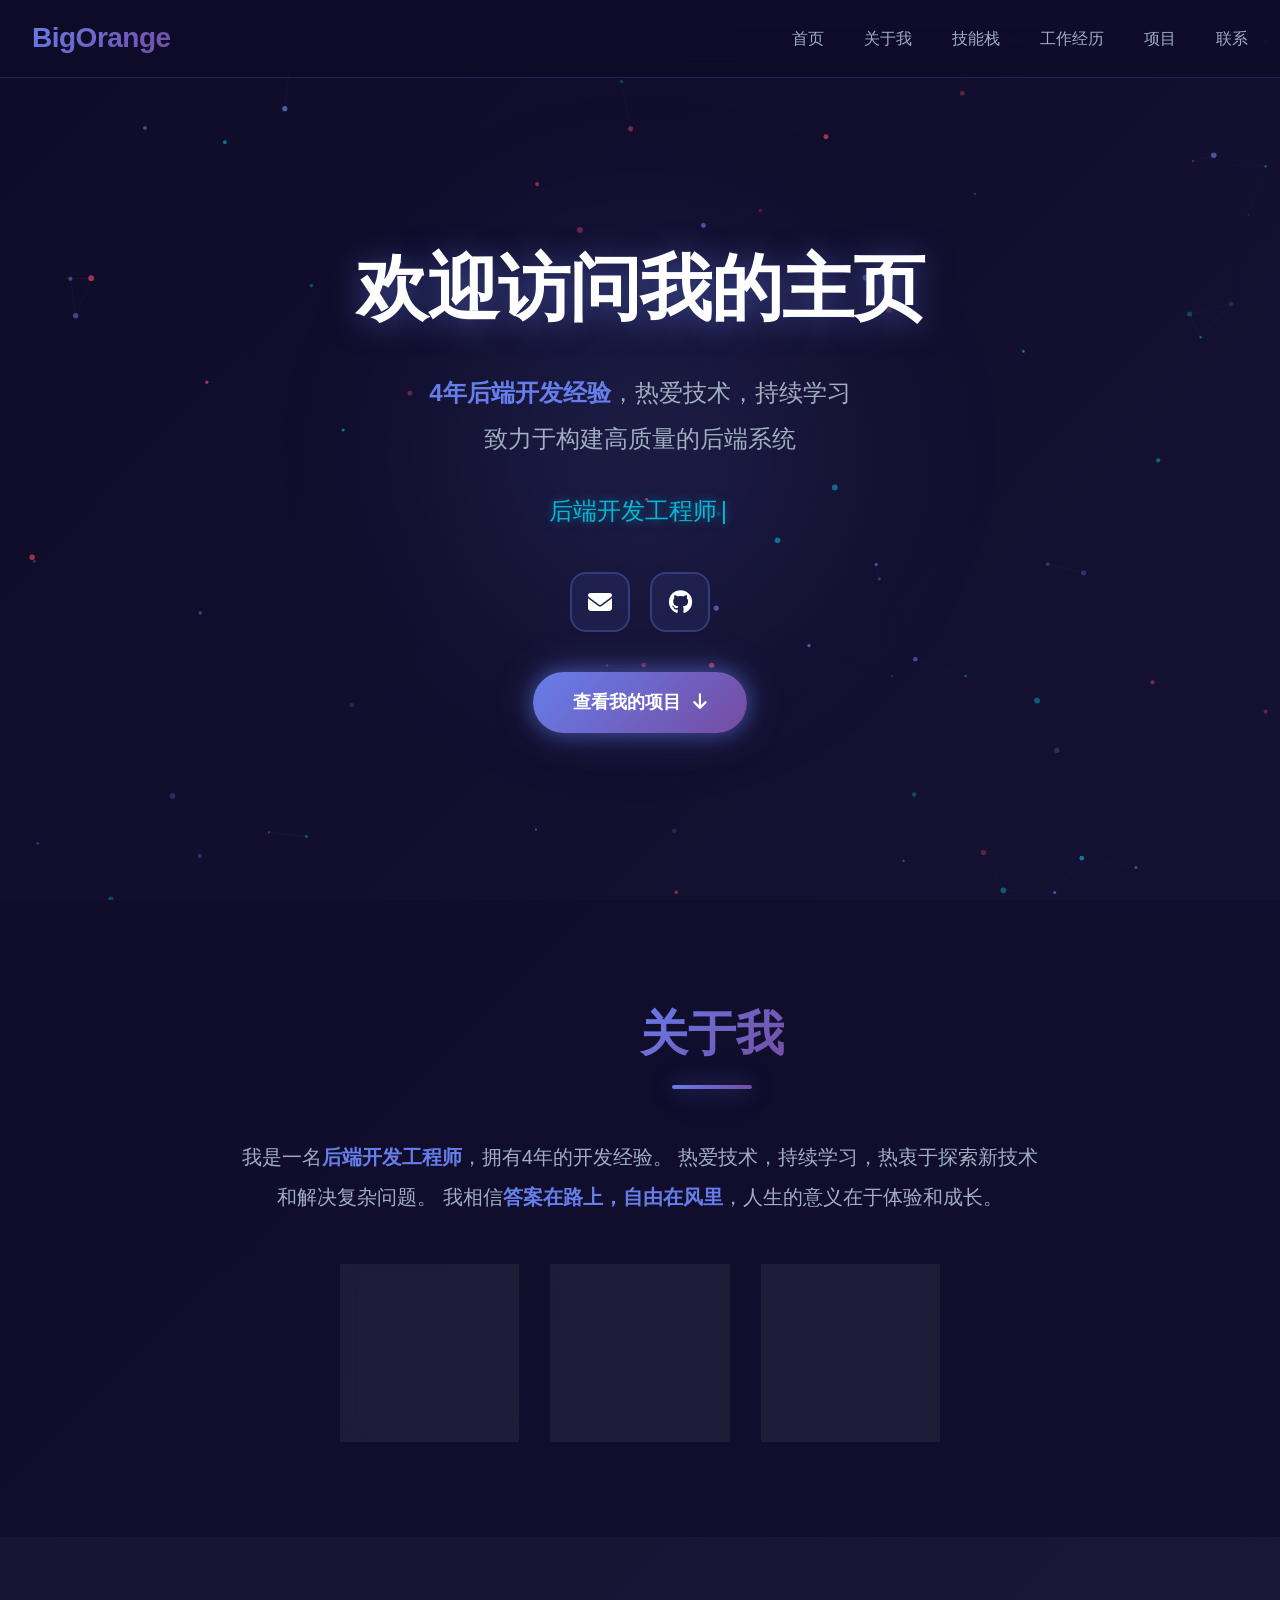
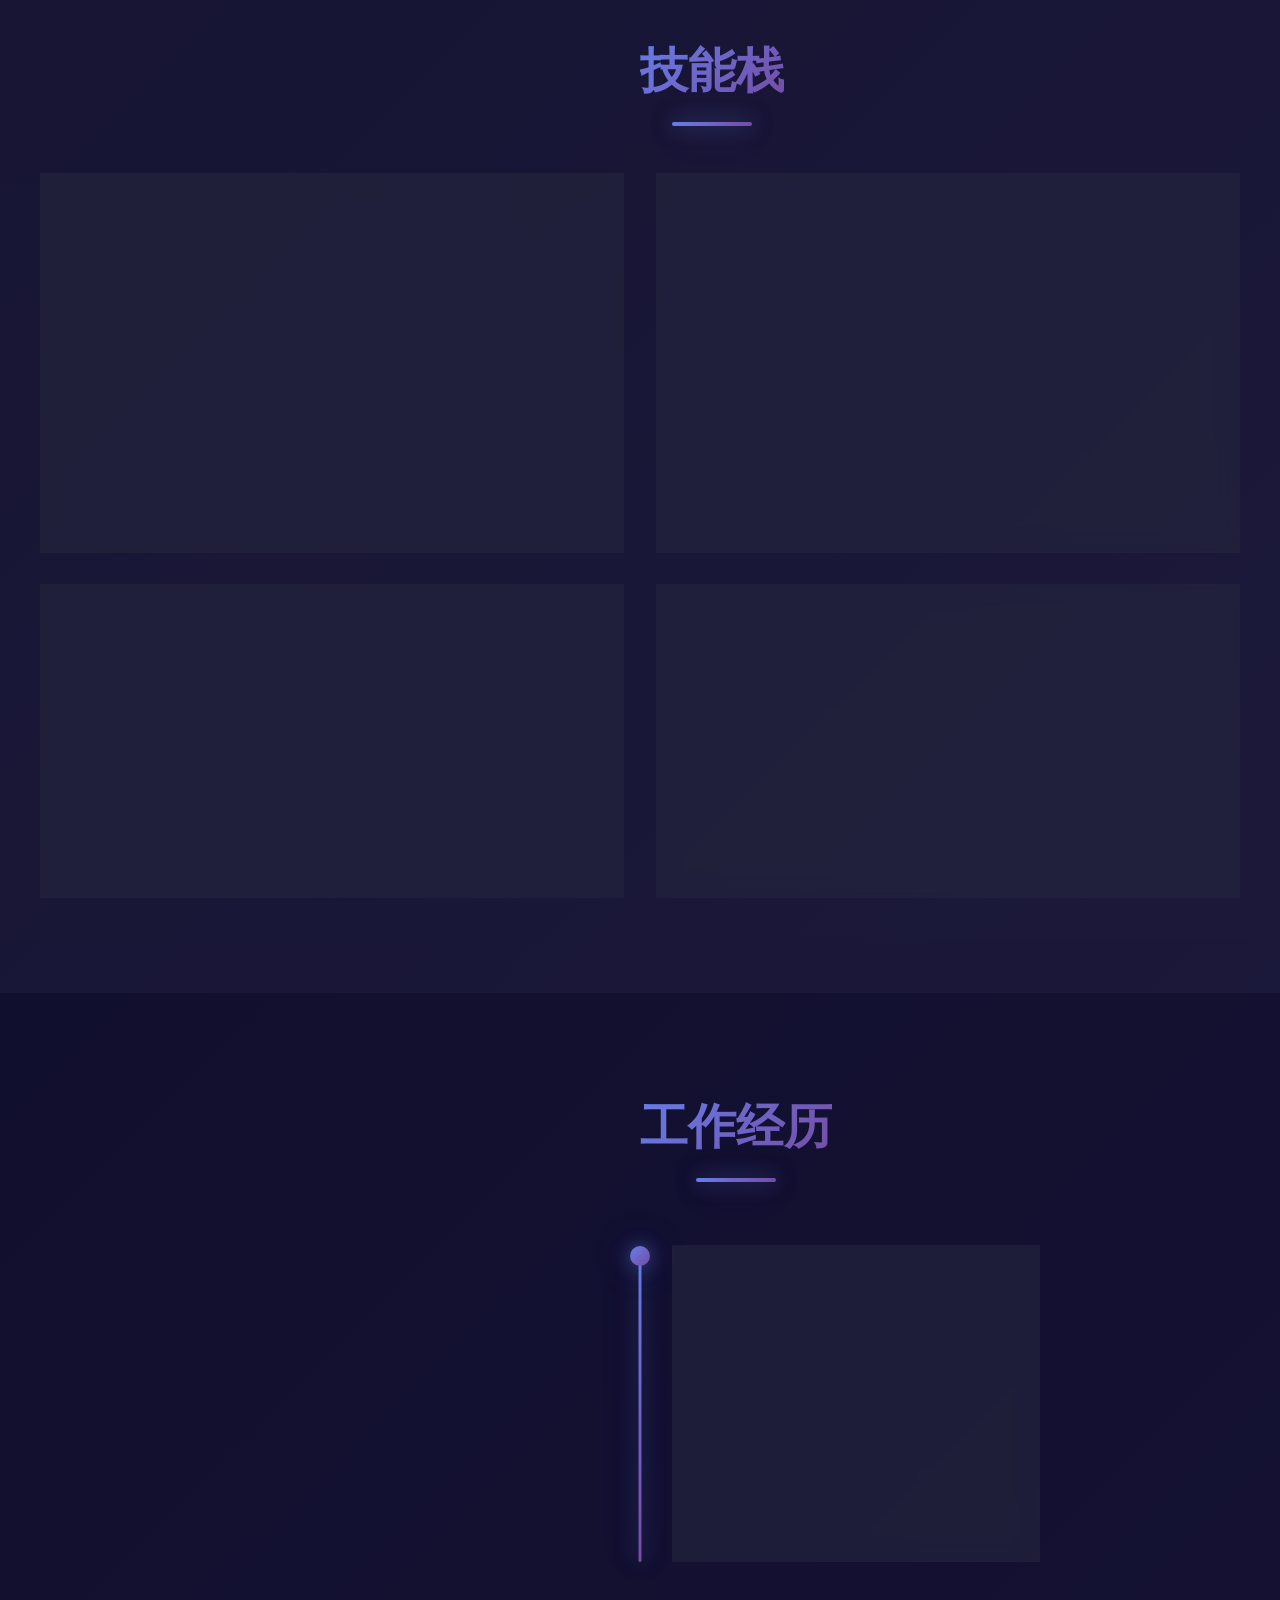
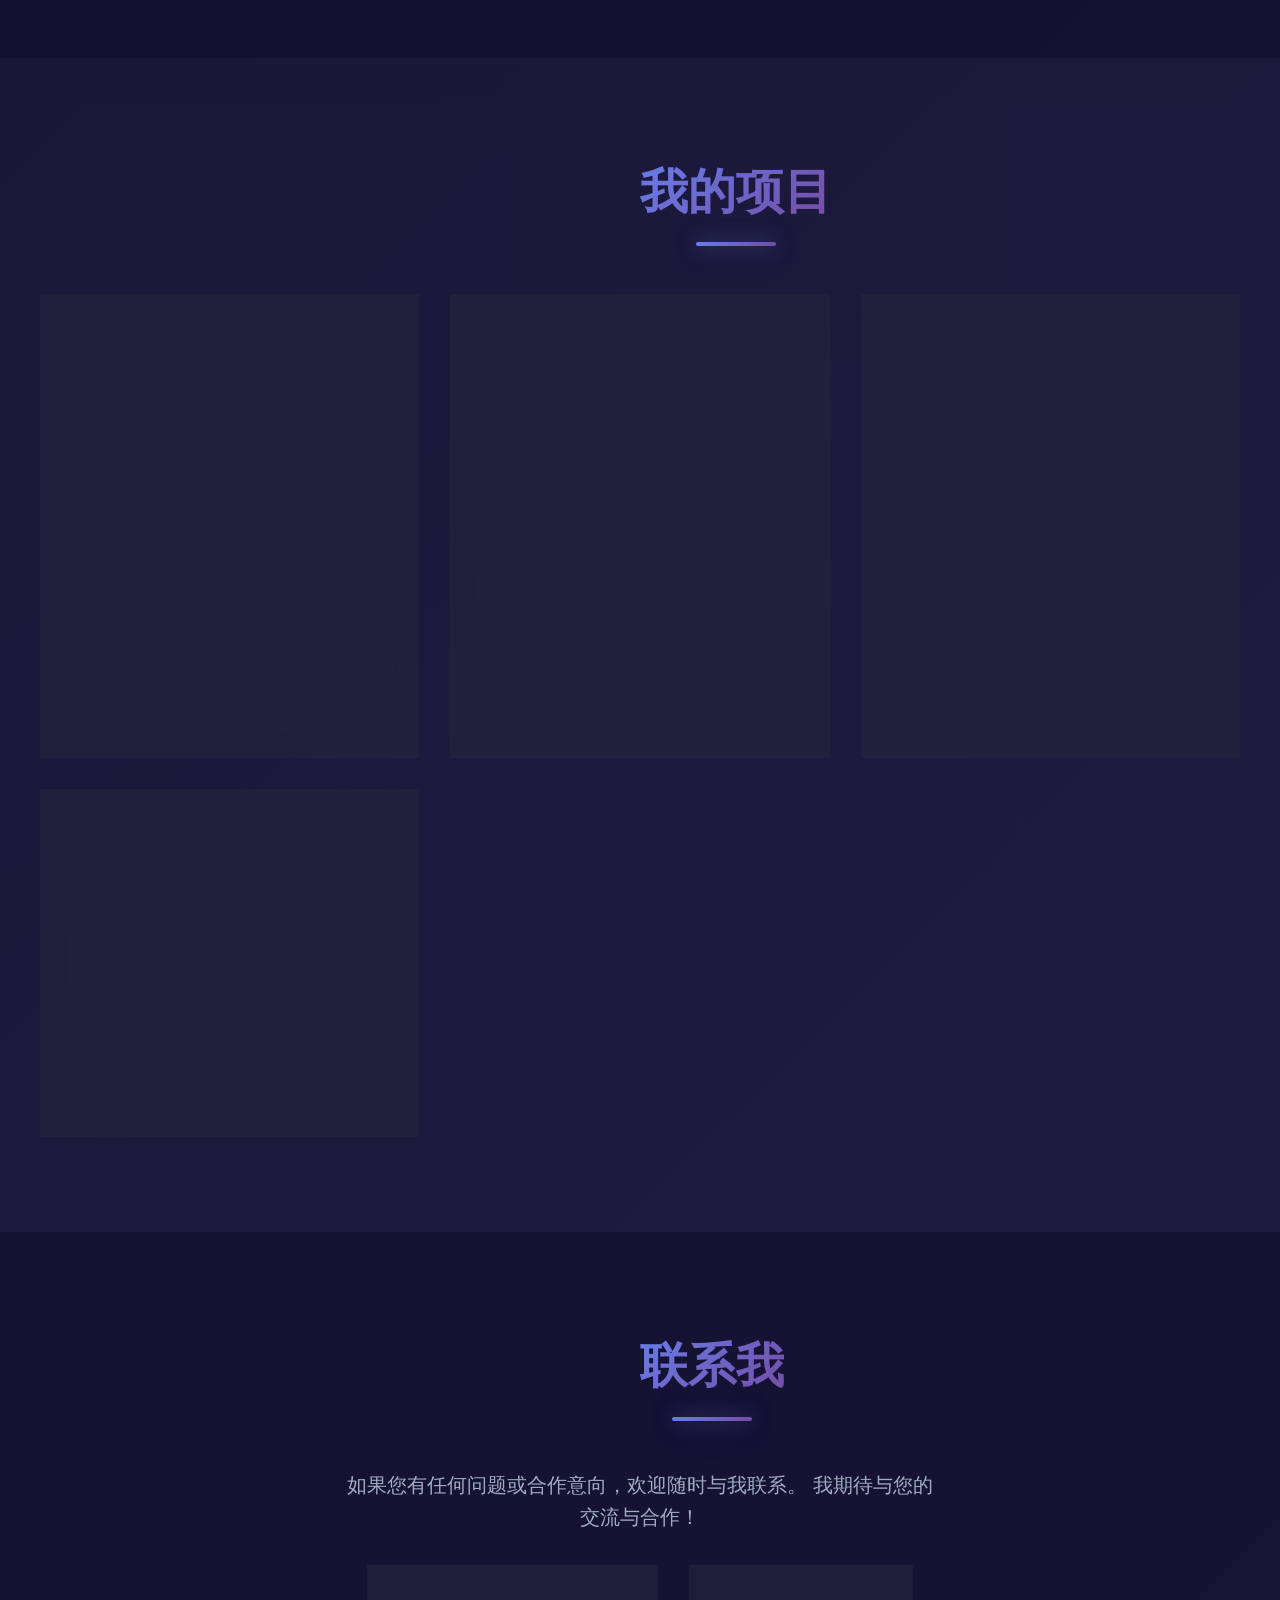
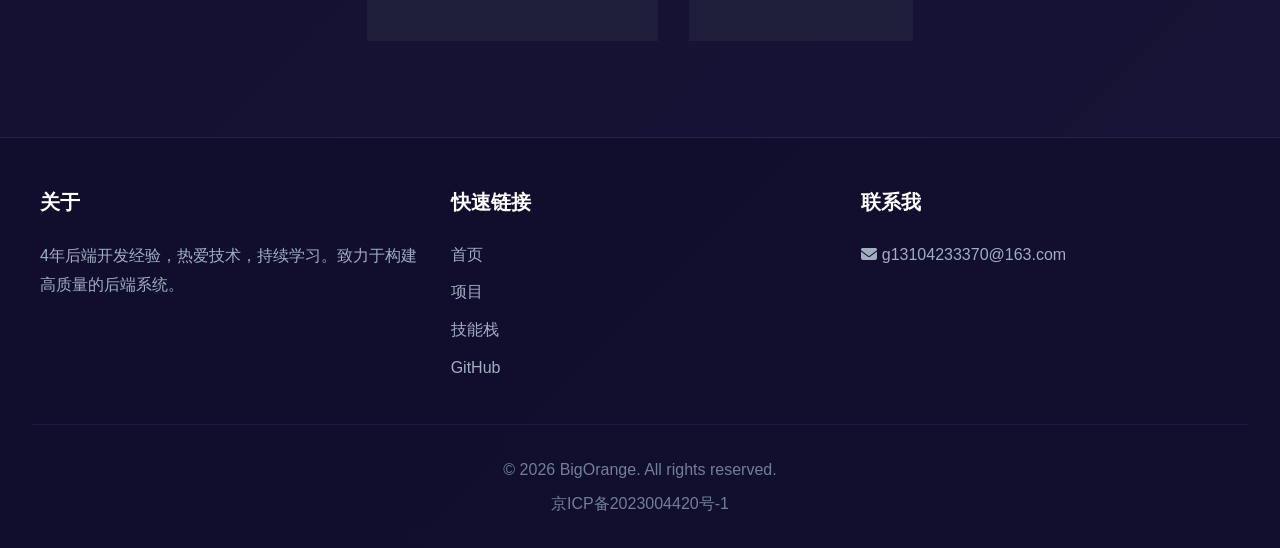
==== index.html @ 7dc0309a "first commit" ====
<!DOCTYPE html>
<html lang="zh-CN">
<head>
    <meta charset="UTF-8">
    <meta name="viewport" content="width=device-width, initial-scale=1.0">
    <title>BigOrange - 后端开发者主页</title>
    <meta name="description" content="后端开发者个人主页，展示项目作品和技术栈">
    <!-- Font Awesome -->
    <link rel="stylesheet" href="https://cdnjs.cloudflare.com/ajax/libs/font-awesome/6.4.0/css/all.min.css">
    <style>
        /* ==================== CSS 变量系统 ==================== */
        :root {
            /* 颜色系统 - 深色科技风 */
            --bg-dark: #0f0c29;
            --bg-mid: #302b63;
            --bg-light: #24243e;
            --bg-card: rgba(36, 36, 62, 0.7);
            --bg-card-hover: rgba(102, 126, 234, 0.15);

            --primary: #667eea;
            --primary-light: #8b9cf5;
            --primary-dark: #4c5ec9;

            --accent-pink: #e94560;
            --accent-cyan: #06b6d4;
            --accent-green: #10b981;
            --accent-orange: #f59e0b;

            --text-primary: #ffffff;
            --text-secondary: #a0aec0;
            --text-muted: #718096;

            --gradient-dark: linear-gradient(135deg, #0f0c29 0%, #302b63 50%, #24243e 100%);
            --gradient-primary: linear-gradient(135deg, #667eea 0%, #764ba2 100%);
            --gradient-pink: linear-gradient(135deg, #e94560 0%, #ff6b6b 100%);
            --gradient-cyan: linear-gradient(135deg, #06b6d4 0%, #0891b2 100%);
            --gradient-orange: linear-gradient(135deg, #f59e0b 0%, #f97316 100%);
            --gradient-green: linear-gradient(135deg, #10b981 0%, #059669 100%);

            /* 阴影和发光 */
            --shadow-sm: 0 2px 4px rgba(0, 0, 0, 0.3);
            --shadow-md: 0 4px 12px rgba(0, 0, 0, 0.4);
            --shadow-lg: 0 10px 25px rgba(0, 0, 0, 0.5);
            --shadow-xl: 0 20px 40px rgba(0, 0, 0, 0.6);

            --glow-primary: 0 0 20px rgba(102, 126, 234, 0.5), 0 0 40px rgba(102, 126, 234, 0.3);
            --glow-pink: 0 0 20px rgba(233, 69, 96, 0.5), 0 0 40px rgba(233, 69, 96, 0.3);
            --glow-cyan: 0 0 20px rgba(6, 182, 212, 0.5), 0 0 40px rgba(6, 182, 212, 0.3);

            /* 圆角 */
            --radius-sm: 0.375rem;
            --radius-md: 0.5rem;
            --radius-lg: 1rem;
            --radius-xl: 1.5rem;
            --radius-full: 9999px;

            /* 过渡 */
            --transition-fast: 0.15s ease;
            --transition-base: 0.3s ease;
            --transition-slow: 0.5s ease;
        }

        /* ==================== 全局重置 ==================== */
        * {
            margin: 0;
            padding: 0;
            box-sizing: border-box;
        }

        html {
            scroll-behavior: smooth;
        }

        body {
            font-family: -apple-system, BlinkMacSystemFont, 'Segoe UI', 'Roboto', 'Helvetica Neue', Arial, sans-serif;
            line-height: 1.6;
            color: var(--text-primary);
            background: var(--gradient-dark);
            background-size: 400% 400%;
            animation: gradientShift 20s ease infinite;
            min-height: 100vh;
            overflow-x: hidden;
        }

        /* 动态背景 */
        @keyframes gradientShift {
            0% { background-position: 0% 50%; }
            50% { background-position: 100% 50%; }
            100% { background-position: 0% 50%; }
        }

        /* Canvas粒子背景容器 */
        #particleCanvas {
            position: fixed;
            top: 0;
            left: 0;
            width: 100%;
            height: 100%;
            z-index: 0;
            pointer-events: none;
        }

        /* ==================== 导航栏 ==================== */
        .navbar {
            position: fixed;
            top: 0;
            left: 0;
            right: 0;
            padding: 1rem 2rem;
            background: rgba(15, 12, 41, 0.85);
            backdrop-filter: blur(20px);
            -webkit-backdrop-filter: blur(20px);
            border-bottom: 1px solid rgba(102, 126, 234, 0.2);
            z-index: 1000;
            display: flex;
            justify-content: space-between;
            align-items: center;
            transition: all var(--transition-base);
        }

        /* 汉堡菜单按钮 */
        .hamburger {
            display: none;
            flex-direction: column;
            justify-content: center;
            gap: 5px;
            width: 30px;
            height: 24px;
            cursor: pointer;
            background: transparent;
            border: none;
            padding: 0;
        }

        .hamburger span {
            display: block;
            width: 100%;
            height: 2px;
            background: var(--text-primary);
            border-radius: 2px;
            transition: all var(--transition-base);
        }

        .hamburger.active span:nth-child(1) {
            transform: rotate(45deg) translate(5px, 5px);
        }

        .hamburger.active span:nth-child(2) {
            opacity: 0;
        }

        .hamburger.active span:nth-child(3) {
            transform: rotate(-45deg) translate(5px, -5px);
        }

        .navbar.scrolled {
            padding: 0.75rem 2rem;
            background: rgba(15, 12, 41, 0.95);
            box-shadow: var(--glow-primary);
        }

        .navbar-logo {
            font-size: 1.75rem;
            font-weight: 800;
            background: var(--gradient-primary);
            -webkit-background-clip: text;
            -webkit-text-fill-color: transparent;
            background-clip: text;
            letter-spacing: -0.5px;
        }

        .navbar-links {
            display: flex;
            gap: 2.5rem;
            list-style: none;
            align-items: center;
        }

        .navbar-links a {
            color: var(--text-secondary);
            text-decoration: none;
            font-weight: 500;
            font-size: 1rem;
            transition: all var(--transition-base);
            position: relative;
            padding: 0.5rem 0;
        }

        .navbar-links a::after {
            content: '';
            position: absolute;
            bottom: 0;
            left: 0;
            width: 0;
            height: 2px;
            background: var(--gradient-primary);
            transition: width var(--transition-base);
        }

        .navbar-links a:hover {
            color: var(--text-primary);
            text-shadow: 0 0 10px rgba(102, 126, 234, 0.5);
        }

        .navbar-links a:hover::after {
            width: 100%;
        }

        /* 移动端导航菜单 */
        .mobile-nav {
            display: none;
            position: fixed;
            left: 0;
            right: 0;
            background: rgba(15, 12, 41, 0.95);
            backdrop-filter: blur(20px);
            -webkit-backdrop-filter: blur(20px);
            border-bottom: 1px solid rgba(102, 126, 234, 0.2);
            padding: 1rem;
            z-index: 999;
            transform: translateY(-100%);
            opacity: 0;
            transition: all var(--transition-base);
        }

        .mobile-nav.active {
            transform: translateY(0);
            opacity: 1;
        }

        .mobile-nav a {
            display: block;
            color: var(--text-secondary);
            text-decoration: none;
            font-weight: 500;
            padding: 1rem;
            border-radius: var(--radius-md);
            margin-bottom: 0.5rem;
            transition: all var(--transition-fast);
        }

        .mobile-nav a:hover {
            background: rgba(102, 126, 234, 0.15);
            color: var(--text-primary);
        }

        .mobile-nav a:last-child {
            margin-bottom: 0;
        }

        .hero {
            min-height: 100vh;
            display: flex;
            align-items: center;
            justify-content: center;
            text-align: center;
            padding: 8rem 2rem 4rem;
            position: relative;
            z-index: 1;
        }

        .hero::before {
            content: '';
            position: absolute;
            top: 50%;
            left: 50%;
            transform: translate(-50%, -50%);
            width: 600px;
            height: 600px;
            background: radial-gradient(circle, rgba(102, 126, 234, 0.15) 0%, transparent 70%);
            filter: blur(60px);
            z-index: -1;
            animation: pulse 4s ease-in-out infinite;
        }

        @keyframes pulse {
            0%, 100% { transform: translate(-50%, -50%) scale(1); opacity: 0.5; }
            50% { transform: translate(-50%, -50%) scale(1.2); opacity: 0.8; }
        }

        .hero-content {
            max-width: 900px;
            animation: fadeInUp 1s ease;
        }

        .hero-title {
            font-size: clamp(2.5rem, 6vw, 4.5rem);
            font-weight: 900;
            margin-bottom: 1.5rem;
            color: var(--text-primary);
            text-shadow: 0 4px 30px rgba(102, 126, 234, 0.5);
            letter-spacing: -1px;
            animation: fadeInDown 1s ease;
        }

        .hero-subtitle {
            font-size: clamp(1.125rem, 2.5vw, 1.5rem);
            color: var(--text-secondary);
            margin-bottom: 2rem;
            line-height: 1.9;
            max-width: 700px;
            margin-left: auto;
            margin-right: auto;
        }

        .hero-subtitle span {
            color: var(--primary);
            font-weight: 600;
        }

        /* 打字机效果 */
        .typewriter {
            font-family: 'Courier New', monospace;
            font-size: clamp(1.25rem, 3vw, 1.5rem);
            color: var(--accent-cyan);
            margin-bottom: 2.5rem;
            min-height: 2rem;
            text-shadow: 0 0 10px rgba(6, 182, 212, 0.5);
        }

        .typewriter::after {
            content: '|';
            animation: blink 1s infinite;
        }

        @keyframes blink {
            0%, 50% { opacity: 1; }
            51%, 100% { opacity: 0; }
        }

        /* 社交按钮 */
        .social-buttons {
            display: flex;
            gap: 1.25rem;
            justify-content: center;
            flex-wrap: wrap;
            margin-bottom: 2.5rem;
        }

        .social-btn {
            width: 60px;
            height: 60px;
            border-radius: var(--radius-lg);
            background: rgba(102, 126, 234, 0.1);
            border: 2px solid rgba(102, 126, 234, 0.3);
            display: flex;
            align-items: center;
            justify-content: center;
            color: var(--text-primary);
            font-size: 1.5rem;
            text-decoration: none;
            transition: all var(--transition-base);
            backdrop-filter: blur(10px);
            -webkit-backdrop-filter: blur(10px);
            position: relative;
            overflow: hidden;
        }

        .social-btn::before {
            content: '';
            position: absolute;
            top: 0;
            left: -100%;
            width: 100%;
            height: 100%;
            background: var(--gradient-primary);
            transition: left var(--transition-base);
            z-index: -1;
        }

        .social-btn:hover::before {
            left: 0;
        }

        .social-btn:hover {
            border-color: transparent;
            transform: translateY(-5px) scale(1.1);
            box-shadow: var(--glow-primary);
        }

        /* CTA 按钮 */
        .cta-button {
            display: inline-flex;
            align-items: center;
            gap: 0.75rem;
            padding: 1rem 2.5rem;
            background: var(--gradient-primary);
            color: var(--text-primary);
            border-radius: var(--radius-full);
            text-decoration: none;
            font-weight: 700;
            font-size: 1.125rem;
            transition: all var(--transition-base);
            box-shadow: var(--glow-primary);
            border: none;
            cursor: pointer;
            position: relative;
            overflow: hidden;
        }

        .cta-button::before {
            content: '';
            position: absolute;
            top: 0;
            left: -100%;
            width: 100%;
            height: 100%;
            background: linear-gradient(90deg, transparent, rgba(255,255,255,0.3), transparent);
            transition: left 0.5s;
        }

        .cta-button:hover::before {
            left: 100%;
        }

        .cta-button:hover {
            transform: translateY(-3px) scale(1.02);
            box-shadow: 0 0 30px rgba(102, 126, 234, 0.7), 0 0 60px rgba(102, 126, 234, 0.4);
        }

        .cta-button i {
            transition: transform var(--transition-base);
        }

        .cta-button:hover i {
            transform: translateX(5px);
        }

        .cta-button-small {
            padding: 0.6rem 1.5rem;
            font-size: 0.95rem;
        }

        /* ==================== 通用 Section ==================== */
        section {
            padding: 6rem 2rem;
            position: relative;
            z-index: 1;
        }

        .section-title {
            font-size: clamp(2rem, 5vw, 3rem);
            font-weight: 800;
            text-align: center;
            margin-bottom: 4rem;
            background: var(--gradient-primary);
            -webkit-background-clip: text;
            -webkit-text-fill-color: transparent;
            background-clip: text;
            position: relative;
            display: inline-block;
            left: 50%;
            transform: translateX(-50%);
        }

        .section-title::after {
            content: '';
            position: absolute;
            bottom: -1rem;
            left: 50%;
            transform: translateX(-50%);
            width: 80px;
            height: 4px;
            background: var(--gradient-primary);
            border-radius: var(--radius-full);
            box-shadow: var(--glow-primary);
        }

        .container {
            max-width: 1200px;
            margin: 0 auto;
        }

        /* ==================== 关于我 ==================== */
        .about-section {
            background: rgba(15, 12, 41, 0.5);
        }

        .about-content {
            display: flex;
            align-items: center;
            justify-content: center;
            flex-direction: column;
            text-align: center;
            max-width: 800px;
            margin: 0 auto;
        }

        .about-text {
            font-size: 1.25rem;
            line-height: 2;
            color: var(--text-secondary);
        }

        .about-text .highlight {
            color: var(--primary);
            font-weight: 600;
        }

        .about-stats {
            display: grid;
            grid-template-columns: repeat(3, 1fr);
            gap: 2rem;
            margin-top: 3rem;
            width: 100%;
            max-width: 600px;
        }

        .stat-item {
            background: var(--bg-card);
            backdrop-filter: blur(10px);
            -webkit-backdrop-filter: blur(10px);
            border: 1px solid rgba(102, 126, 234, 0.2);
            border-radius: var(--radius-xl);
            padding: 2rem 1rem;
            transition: all var(--transition-base);
        }

        .stat-item:hover {
            transform: translateY(-5px);
            box-shadow: var(--glow-primary);
            border-color: rgba(102, 126, 234, 0.5);
        }

        .stat-number {
            font-size: 3rem;
            font-weight: 900;
            background: var(--gradient-primary);
            -webkit-background-clip: text;
            -webkit-text-fill-color: transparent;
            background-clip: text;
            margin-bottom: 0.5rem;
        }

        .stat-label {
            font-size: 1rem;
            color: var(--text-secondary);
        }

        /* ==================== 技能栈 ==================== */
        .skills-section {
            background: rgba(36, 36, 62, 0.3);
        }

        .skills-grid {
            display: grid;
            grid-template-columns: repeat(2, 1fr);
            gap: 2rem;
        }

        .skill-category {
            background: var(--bg-card);
            backdrop-filter: blur(10px);
            -webkit-backdrop-filter: blur(10px);
            border: 1px solid rgba(102, 126, 234, 0.2);
            border-radius: var(--radius-xl);
            padding: 2rem;
            transition: all var(--transition-base);
        }

        .skill-category:hover {
            transform: translateY(-5px);
            box-shadow: var(--shadow-lg), var(--glow-primary);
            border-color: rgba(102, 126, 234, 0.5);
        }

        .skill-category-header {
            display: flex;
            align-items: center;
            gap: 1rem;
            margin-bottom: 1.5rem;
        }

        .skill-category-icon {
            width: 50px;
            height: 50px;
            border-radius: var(--radius-md);
            background: var(--gradient-primary);
            display: flex;
            align-items: center;
            justify-content: center;
            font-size: 1.5rem;
        }

        .skill-category-title {
            font-size: 1.5rem;
            font-weight: 700;
        }

        .skill-item {
            margin-bottom: 1.5rem;
        }

        .skill-item:last-child {
            margin-bottom: 0;
        }

        .skill-info {
            display: flex;
            justify-content: space-between;
            margin-bottom: 0.5rem;
        }

        .skill-name {
            font-weight: 500;
        }

        .skill-percent {
            color: var(--text-secondary);
        }

        .skill-bar {
            height: 8px;
            background: rgba(102, 126, 234, 0.2);
            border-radius: var(--radius-full);
            overflow: hidden;
        }

        .skill-progress {
            height: 100%;
            background: var(--gradient-primary);
            border-radius: var(--radius-full);
            width: 0;
            transition: width 1.5s ease-out;
            box-shadow: var(--glow-primary);
        }

        /* ==================== 工作经历 ==================== */
        .experience-section {
            background: rgba(15, 12, 41, 0.5);
        }

        .timeline {
            max-width: 800px;
            margin: 0 auto;
            position: relative;
        }

        .timeline::before {
            content: '';
            position: absolute;
            top: 0;
            left: 50%;
            transform: translateX(-50%);
            width: 3px;
            height: 100%;
            background: var(--gradient-primary);
            border-radius: var(--radius-full);
            box-shadow: var(--glow-primary);
        }

        .timeline-item {
            position: relative;
            margin-bottom: 3rem;
            width: 100%;
        }

        .timeline-item:last-child {
            margin-bottom: 0;
        }

        .timeline-dot {
            position: absolute;
            top: 0;
            left: 50%;
            transform: translateX(-50%);
            width: 20px;
            height: 20px;
            background: var(--gradient-primary);
            border-radius: 50%;
            box-shadow: var(--glow-primary);
            z-index: 1;
        }

        .timeline-content {
            background: var(--bg-card);
            backdrop-filter: blur(10px);
            -webkit-backdrop-filter: blur(10px);
            border: 1px solid rgba(102, 126, 234, 0.2);
            border-radius: var(--radius-xl);
            padding: 2rem;
            position: relative;
            transition: all var(--transition-base);
            margin-top: 1rem;
        }

        .timeline-content:hover {
            transform: translateY(-5px);
            box-shadow: var(--shadow-lg), var(--glow-primary);
        }

        .timeline-item:nth-child(odd) .timeline-content {
            margin-left: calc(50% + 2rem);
            margin-right: 0;
        }

        .timeline-item:nth-child(even) .timeline-content {
            margin-right: calc(50% + 2rem);
            margin-left: 0;
        }

        .timeline-date {
            display: inline-block;
            padding: 0.25rem 1rem;
            background: var(--gradient-primary);
            border-radius: var(--radius-full);
            font-size: 0.875rem;
            font-weight: 600;
            margin-bottom: 1rem;
        }

        .timeline-title {
            font-size: 1.5rem;
            font-weight: 700;
            margin-bottom: 0.5rem;
        }

        .timeline-company {
            color: var(--accent-cyan);
            font-weight: 500;
            margin-bottom: 1rem;
        }

        .timeline-description {
            color: var(--text-secondary);
            line-height: 1.8;
        }

        /* ==================== 项目展示 ==================== */
        .projects-section {
            background: rgba(36, 36, 62, 0.3);
        }

        .projects-grid {
            display: grid;
            grid-template-columns: repeat(auto-fit, minmax(340px, 1fr));
            gap: 2rem;
        }

        .project-card {
            background: var(--bg-card);
            backdrop-filter: blur(10px);
            -webkit-backdrop-filter: blur(10px);
            border: 1px solid rgba(102, 126, 234, 0.2);
            border-radius: var(--radius-xl);
            padding: 2rem;
            transition: all var(--transition-base);
            position: relative;
            overflow: hidden;
            animation: fadeInUp 0.6s ease;
            animation-fill-mode: both;
        }

        .project-card::before {
            content: '';
            position: absolute;
            top: 0;
            left: 0;
            right: 0;
            height: 4px;
            background: var(--gradient-primary);
            transform: scaleX(0);
            transition: transform var(--transition-base);
        }

        .project-card:hover {
            transform: translateY(-10px) rotateX(2deg);
            box-shadow: var(--shadow-xl), var(--glow-primary);
            border-color: rgba(102, 126, 234, 0.5);
        }

        .project-card:hover::before {
            transform: scaleX(1);
        }

        .project-icon {
            width: 70px;
            height: 70px;
            border-radius: var(--radius-xl);
            background: var(--gradient-primary);
            display: flex;
            align-items: center;
            justify-content: center;
            font-size: 2rem;
            color: var(--text-primary);
            margin-bottom: 1.5rem;
            transition: all var(--transition-base);
        }

        .project-card:hover .project-icon {
            transform: scale(1.1) rotate(5deg);
            box-shadow: var(--glow-primary);
        }

        .project-title {
            font-size: 1.5rem;
            font-weight: 700;
            margin-bottom: 0.75rem;
            color: var(--text-primary);
        }

        .project-description {
            color: var(--text-secondary);
            margin-bottom: 1rem;
            line-height: 1.8;
        }

        .project-link {
            display: inline-flex;
            align-items: center;
            gap: 0.5rem;
            color: var(--primary);
            text-decoration: none;
            font-weight: 600;
            transition: all var(--transition-fast);
        }

        .project-link:hover {
            color: var(--primary-light);
            gap: 0.75rem;
            text-shadow: 0 0 10px rgba(102, 126, 234, 0.5);
        }

        /* 技术标签 */
        .tech-tags {
            display: flex;
            flex-wrap: wrap;
            gap: 0.5rem;
            margin-top: 1.25rem;
        }

        .tech-tag {
            padding: 0.4rem 1rem;
            background: rgba(102, 126, 234, 0.15);
            color: var(--primary-light);
            border: 1px solid rgba(102, 126, 234, 0.3);
            border-radius: var(--radius-full);
            font-size: 0.875rem;
            font-weight: 500;
            transition: all var(--transition-fast);
        }

        .tech-tag:hover {
            background: var(--gradient-primary);
            color: var(--text-primary);
            box-shadow: var(--glow-primary);
            transform: translateY(-2px);
        }

        /* 禁用链接样式 */
        .disabled-link {
            color: var(--text-muted);
            cursor: not-allowed;
            display: inline-flex;
            align-items: center;
            gap: 0.5rem;
        }

        /* ==================== 联系区域 ==================== */
        .contact-section {
            background: rgba(15, 12, 41, 0.5);
        }

        .contact-content {
            text-align: center;
        }

        .contact-text {
            font-size: 1.25rem;
            color: var(--text-secondary);
            margin-bottom: 2rem;
            max-width: 600px;
            margin-left: auto;
            margin-right: auto;
        }

        .contact-links {
            display: flex;
            flex-wrap: wrap;
            justify-content: center;
            gap: 2rem;
        }

        .contact-item {
            display: flex;
            align-items: center;
            gap: 1rem;
            background: var(--bg-card);
            backdrop-filter: blur(10px);
            -webkit-backdrop-filter: blur(10px);
            border: 1px solid rgba(102, 126, 234, 0.2);
            border-radius: var(--radius-xl);
            padding: 1.5rem 2rem;
            transition: all var(--transition-base);
            text-decoration: none;
            color: var(--text-primary);
        }

        .contact-item:hover {
            transform: translateY(-5px);
            box-shadow: var(--glow-primary);
            border-color: rgba(102, 126, 234, 0.5);
        }

        .contact-item i {
            font-size: 1.5rem;
            color: var(--primary);
        }

        .contact-item-text {
            font-weight: 500;
        }

        /* ==================== 页脚 ==================== */
        .footer {
            background: rgba(15, 12, 41, 0.8);
            border-top: 1px solid rgba(102, 126, 234, 0.2);
            padding: 3rem 2rem 2rem;
            position: relative;
            z-index: 1;
        }

        .footer-content {
            max-width: 1200px;
            margin: 0 auto;
            display: grid;
            grid-template-columns: repeat(auto-fit, minmax(250px, 1fr));
            gap: 2rem;
            margin-bottom: 2rem;
        }

        .footer-section h4 {
            color: var(--text-primary);
            margin-bottom: 1.5rem;
            font-size: 1.25rem;
            font-weight: 600;
        }

        .footer-section p {
            color: var(--text-secondary);
            line-height: 1.8;
        }

        .footer-section a {
            color: var(--text-secondary);
            text-decoration: none;
            display: block;
            margin-bottom: 0.75rem;
            transition: color var(--transition-fast);
        }

        .footer-section a:hover {
            color: var(--primary);
            text-shadow: 0 0 10px rgba(102, 126, 234, 0.5);
        }

        .footer-bottom {
            text-align: center;
            padding-top: 2rem;
            border-top: 1px solid rgba(102, 126, 234, 0.1);
        }

        .footer-bottom p {
            color: var(--text-muted);
            margin-bottom: 0.5rem;
        }

        .footer-bottom a {
            color: var(--text-muted);
            text-decoration: none;
            transition: color var(--transition-fast);
        }

        .footer-bottom a:hover {
            color: var(--primary);
        }

        /* ==================== 模态框 ==================== */
        .modal {
            display: none;
            position: fixed;
            top: 0;
            left: 0;
            width: 100%;
            height: 100%;
            background: rgba(0, 0, 0, 0.9);
            z-index: 2000;
            align-items: center;
            justify-content: center;
            padding: 2rem;
            animation: fadeIn 0.3s ease;
        }

        .modal.active {
            display: flex;
        }

        .modal-content {
            background: var(--bg-card);
            backdrop-filter: blur(20px);
            -webkit-backdrop-filter: blur(20px);
            border: 1px solid rgba(102, 126, 234, 0.3);
            border-radius: var(--radius-xl);
            padding: 2.5rem;
            max-width: 400px;
            width: 100%;
            position: relative;
            animation: scaleIn 0.3s ease;
            box-shadow: var(--shadow-xl), var(--glow-primary);
        }

        .modal-close {
            position: absolute;
            top: 1rem;
            right: 1rem;
            width: 40px;
            height: 40px;
            border: none;
            background: rgba(233, 69, 96, 0.2);
            border-radius: var(--radius-full);
            font-size: 1.25rem;
            cursor: pointer;
            transition: all var(--transition-fast);
            display: flex;
            align-items: center;
            justify-content: center;
            color: var(--text-primary);
        }

        .modal-close:hover {
            background: var(--gradient-pink);
            box-shadow: var(--glow-pink);
            transform: rotate(90deg);
        }

        .qr-code {
            width: 100%;
            max-width: 280px;
            margin: 0 auto;
            display: block;
            border-radius: var(--radius-lg);
            box-shadow: var(--shadow-lg);
        }

        .modal-title {
            text-align: center;
            margin-bottom: 1.5rem;
            font-size: 1.5rem;
            font-weight: 700;
        }

        .modal-description {
            text-align: center;
            margin-top: 1rem;
            color: var(--text-secondary);
            font-size: 0.95rem;
        }

        @media (max-width: 480px) {
            .modal-content {
                padding: 2rem 1.5rem;
                max-width: 90%;
            }
        }

        /* ==================== 动画关键帧 ==================== */
        @keyframes fadeInUp {
            from {
                opacity: 0;
                transform: translateY(40px);
            }
            to {
                opacity: 1;
                transform: translateY(0);
            }
        }

        @keyframes fadeInDown {
            from {
                opacity: 0;
                transform: translateY(-40px);
            }
            to {
                opacity: 1;
                transform: translateY(0);
            }
        }

        @keyframes fadeIn {
            from { opacity: 0; }
            to { opacity: 1; }
        }

        @keyframes scaleIn {
            from {
                opacity: 0;
                transform: scale(0.9);
            }
            to {
                opacity: 1;
                transform: scale(1);
            }
        }

        /* 滚动动画类 */
        .fade-in {
            opacity: 0;
            transform: translateY(40px);
            transition: all 0.8s ease;
        }

        .fade-in.visible {
            opacity: 1;
            transform: translateY(0);
        }

        /* ==================== 响应式设计 ==================== */
        @media (max-width: 1024px) {
            .skills-grid {
                grid-template-columns: 1fr;
            }

            .timeline::before {
                left: 20px;
            }

            .timeline-dot {
                left: 20px;
            }

            .timeline-item:nth-child(odd) .timeline-content,
            .timeline-item:nth-child(even) .timeline-content {
                margin-left: 3.5rem;
                margin-right: 0;
            }
        }

        @media (max-width: 768px) {
            .navbar-links {
                display: none;
            }

            .hamburger {
                display: flex;
            }

            .mobile-nav {
                display: block;
            }

            .navbar {
                padding: 0.75rem 1.5rem;
            }

            .timeline::before {
                left: 15px;
            }

            .timeline-dot {
                left: 15px;
            }

            .timeline-item:nth-child(odd) .timeline-content,
            .timeline-item:nth-child(even) .timeline-content {
                margin-left: 2.5rem;
            }

            .hero {
                padding: 6rem 1.5rem 3rem;
            }

            .about-stats {
                grid-template-columns: 1fr;
            }

            .stat-number {
                font-size: 2.5rem;
            }

            .section-title {
                font-size: 2rem;
            }

            .projects-grid {
                grid-template-columns: 1fr;
            }

            .contact-links {
                flex-direction: column;
                align-items: center;
            }

            .footer-content {
                grid-template-columns: 1fr;
                text-align: center;
            }

            section {
                padding: 4rem 1.5rem;
            }
        }

        @media (max-width: 480px) {
            .hero-title {
                font-size: 2rem;
            }

            .hero-subtitle {
                font-size: 1rem;
            }

            .social-buttons {
                gap: 0.75rem;
            }

            .social-btn {
                width: 50px;
                height: 50px;
                font-size: 1.25rem;
            }

            .cta-button {
                padding: 0.875rem 2rem;
                font-size: 1rem;
            }

            .project-card {
                padding: 1.5rem;
            }

            .project-icon {
                width: 55px;
                height: 55px;
                font-size: 1.5rem;
            }

            .skill-category {
                padding: 1.5rem;
            }

            .timeline-content {
                padding: 1.5rem;
            }

            .navbar {
                padding: 0.75rem 1rem;
            }

            .contact-item {
                padding: 1rem 1.5rem;
            }

            .contact-item-text {
                font-size: 0.9rem;
            }

            .tech-tag {
                font-size: 0.8rem;
                padding: 0.3rem 0.8rem;
            }
        }
    </style>
</head>
<body>
    <!-- Canvas粒子背景 -->
    <canvas id="particleCanvas"></canvas>

    <!-- 导航栏 -->
    <nav class="navbar">
        <div class="navbar-logo">BigOrange</div>
        <ul class="navbar-links">
            <li><a href="#home">首页</a></li>
            <li><a href="#about">关于我</a></li>
            <li><a href="#skills">技能栈</a></li>
            <li><a href="#experience">工作经历</a></li>
            <li><a href="#projects">项目</a></li>
            <li><a href="#contact">联系</a></li>
        </ul>
        <button class="hamburger" aria-label="导航菜单">
            <span></span>
            <span></span>
            <span></span>
        </button>
    </nav>

    <!-- 移动端导航菜单 -->
    <div class="mobile-nav">
        <a href="#home" data-close-mobile>首页</a>
        <a href="#about" data-close-mobile>关于我</a>
        <a href="#skills" data-close-mobile>技能栈</a>
        <a href="#experience" data-close-mobile>工作经历</a>
        <a href="#projects" data-close-mobile>项目</a>
        <a href="#contact" data-close-mobile>联系</a>
    </div>

    <!-- 英雄区域 -->
    <section class="hero" id="home">
        <div class="hero-content">
            <h1 class="hero-title">欢迎访问我的主页</h1>
            <p class="hero-subtitle">
                <span>4年后端开发经验</span>，热爱技术，持续学习<br>
                致力于构建高质量的后端系统
            </p>
            <div class="typewriter"></div>
            <div class="social-buttons">
                <a href="mailto:g13104233370@163.com" class="social-btn" title="邮箱">
                    <i class="fas fa-envelope"></i>
                </a>
                <a href="https://github.com/BigOrange-1124" target="_blank" class="social-btn" title="GitHub">
                    <i class="fab fa-github"></i>
                </a>
            </div>
            <a href="#projects" class="cta-button">
                查看我的项目 <i class="fas fa-arrow-down"></i>
            </a>
        </div>
    </section>

    <!-- 关于我 -->
    <section class="about-section" id="about">
        <h2 class="section-title fade-in">关于我</h2>
        <div class="container about-content">
            <p class="about-text fade-in">
                我是一名<span class="highlight">后端开发工程师</span>，拥有4年的开发经验。
                热爱技术，持续学习，热衷于探索新技术和解决复杂问题。
                我相信<span class="highlight">答案在路上，自由在风里</span>，人生的意义在于体验和成长。
            </p>
            <div class="about-stats">
                <div class="stat-item fade-in">
                    <div class="stat-number">4+</div>
                    <div class="stat-label">年开发经验</div>
                </div>
                <div class="stat-item fade-in">
                    <div class="stat-number">5+</div>
                    <div class="stat-label">项目经验</div>
                </div>
                <div class="stat-item fade-in">
                    <div class="stat-number">100%</div>
                    <div class="stat-label">技术热情</div>
                </div>
            </div>
        </div>
    </section>

    <!-- 技能栈 -->
    <section class="skills-section" id="skills">
        <h2 class="section-title fade-in">技能栈</h2>
        <div class="container skills-grid">
            <!-- 后端 -->
            <div class="skill-category fade-in">
                <div class="skill-category-header">
                    <div class="skill-category-icon">
                        <i class="fas fa-server"></i>
                    </div>
                    <h3 class="skill-category-title">后端开发</h3>
                </div>
                <div class="skill-item">
                    <div class="skill-info">
                        <span class="skill-name">Java</span>
                        <span class="skill-percent">90%</span>
                    </div>
                    <div class="skill-bar">
                        <div class="skill-progress" data-progress="90"></div>
                    </div>
                </div>
                <div class="skill-item">
                    <div class="skill-info">
                        <span class="skill-name">Spring Boot</span>
                        <span class="skill-percent">85%</span>
                    </div>
                    <div class="skill-bar">
                        <div class="skill-progress" data-progress="85"></div>
                    </div>
                </div>
                <div class="skill-item">
                    <div class="skill-info">
                        <span class="skill-name">MyBatis</span>
                        <span class="skill-percent">80%</span>
                    </div>
                    <div class="skill-bar">
                        <div class="skill-progress" data-progress="80"></div>
                    </div>
                </div>
                <div class="skill-item">
                    <div class="skill-info">
                        <span class="skill-name">Nacos</span>
                        <span class="skill-percent">80%</span>
                    </div>
                    <div class="skill-bar">
                        <div class="skill-progress" data-progress="80"></div>
                    </div>
                </div>
            </div>

            <!-- 前端 -->
            <div class="skill-category fade-in">
                <div class="skill-category-header">
                    <div class="skill-category-icon">
                        <i class="fas fa-laptop-code"></i>
                    </div>
                    <h3 class="skill-category-title">前端开发</h3>
                </div>
                <div class="skill-item">
                    <div class="skill-info">
                        <span class="skill-name">HTML/CSS</span>
                        <span class="skill-percent">65%</span>
                    </div>
                    <div class="skill-bar">
                        <div class="skill-progress" data-progress="65"></div>
                    </div>
                </div>
                <div class="skill-item">
                    <div class="skill-info">
                        <span class="skill-name">JavaScript</span>
                        <span class="skill-percent">55%</span>
                    </div>
                    <div class="skill-bar">
                        <div class="skill-progress" data-progress="55"></div>
                    </div>
                </div>
                <div class="skill-item">
                    <div class="skill-info">
                        <span class="skill-name">Vue.js</span>
                        <span class="skill-percent">50%</span>
                    </div>
                    <div class="skill-bar">
                        <div class="skill-progress" data-progress="50"></div>
                    </div>
                </div>
                <div class="skill-item">
                    <div class="skill-info">
                        <span class="skill-name">微信小程序</span>
                        <span class="skill-percent">80%</span>
                    </div>
                    <div class="skill-bar">
                        <div class="skill-progress" data-progress="80"></div>
                    </div>
                </div>
            </div>

            <!-- 数据库 -->
            <div class="skill-category fade-in">
                <div class="skill-category-header">
                    <div class="skill-category-icon">
                        <i class="fas fa-database"></i>
                    </div>
                    <h3 class="skill-category-title">数据库</h3>
                </div>
                <div class="skill-item">
                    <div class="skill-info">
                        <span class="skill-name">MySQL</span>
                        <span class="skill-percent">85%</span>
                    </div>
                    <div class="skill-bar">
                        <div class="skill-progress" data-progress="85"></div>
                    </div>
                </div>
                <div class="skill-item">
                    <div class="skill-info">
                        <span class="skill-name">Redis</span>
                        <span class="skill-percent">75%</span>
                    </div>
                    <div class="skill-bar">
                        <div class="skill-progress" data-progress="75"></div>
                    </div>
                </div>
            </div>

            <!-- 工具 & 其他 -->
            <div class="skill-category fade-in">
                <div class="skill-category-header">
                    <div class="skill-category-icon">
                        <i class="fas fa-tools"></i>
                    </div>
                    <h3 class="skill-category-title">工具 & 其他</h3>
                </div>
                <div class="skill-item">
                    <div class="skill-info">
                        <span class="skill-name">Git</span>
                        <span class="skill-percent">85%</span>
                    </div>
                    <div class="skill-bar">
                        <div class="skill-progress" data-progress="85"></div>
                    </div>
                </div>
                <div class="skill-item">
                    <div class="skill-info">
                        <span class="skill-name">Docker</span>
                        <span class="skill-percent">70%</span>
                    </div>
                    <div class="skill-bar">
                        <div class="skill-progress" data-progress="70"></div>
                    </div>
                </div>
                <div class="skill-item">
                    <div class="skill-info">
                        <span class="skill-name">Linux</span>
                        <span class="skill-percent">75%</span>
                    </div>
                    <div class="skill-bar">
                        <div class="skill-progress" data-progress="75"></div>
                    </div>
                </div>
            </div>
        </div>
    </section>

    <!-- 工作经历 -->
    <section class="experience-section" id="experience">
        <h2 class="section-title fade-in">工作经历</h2>
        <div class="timeline">
            <div class="timeline-item fade-in">
                <div class="timeline-dot"></div>
                <div class="timeline-content">
                    <span class="timeline-date">2021 - 至今</span>
                    <h3 class="timeline-title">Java后端开发工程师</h3>
                    <p class="timeline-company">科技公司</p>
                    <p class="timeline-description">
                        负责后端系统的设计与开发，参与多个核心项目的架构设计与实现。
                        使用分布式高可用技术栈，优化系统性能，提升用户体验。
                    </p>
                </div>
            </div>
            <!-- <div class="timeline-item fade-in">
                <div class="timeline-dot"></div>
                <div class="timeline-content">
                    <span class="timeline-date">2020 - 2021</span>
                    <h3 class="timeline-title">初级Java开发工程师</h3>
                    <p class="timeline-company">软件公司</p>
                    <p class="timeline-description">
                        参与企业级应用的开发与维护，学习并实践敏捷开发流程。
                        掌握Java基础，熟练使用Spring框架进行开发。
                    </p>
                </div>
            </div> -->
        </div>
    </section>

    <!-- 项目展示 -->
    <section class="projects-section" id="projects">
        <h2 class="section-title fade-in">我的项目</h2>
        <div class="container projects-grid">
            <!-- 项目1: 我的旅途日记 -->
            <div class="project-card fade-in">
                <div class="project-icon">
                    <i class="fas fa-map-marked-alt"></i>
                </div>
                <h3 class="project-title">我的旅途日记</h3>
                <p class="project-description">
                    答案在路上，自由在风里。人生的意义在于体验。
                    一个记录旅行足迹的应用，支持移动端和PC端访问。
                </p>
                <div class="tech-tags">
                    <!-- <span class="tech-tag">Java</span>
                    <span class="tech-tag">Spring Boot</span> -->
                    <span class="tech-tag">html</span>
                </div>
                <div style="margin-top: 1.5rem;">
                    <a href="https://guohaolong.top/world" class="project-link">
                        <i class="fa fa-film"></i> 点击播放
                    </a>
                    <!-- <a href="https://guohaolong.top/world-pc" class="project-link" style="margin-left: 1.5rem;">
                        <i class="fas fa-desktop"></i> PC端
                    </a> -->
                </div>
            </div>

            <!-- 项目2: FitFlock搭子健身小程序 -->
            <div class="project-card fade-in">
                <div class="project-icon">
                    <i class="fas fa-dumbbell"></i>
                </div>
                <h3 class="project-title">FitFlock搭子健身</h3>
                <p class="project-description">
                    一款专注于小组健身的应用，允许用户以团队为单位记录训练日记，
                    增加健身的乐趣和动力。
                </p>
                <div class="tech-tags">
                    <span class="tech-tag">微信小程序</span>
                    <span class="tech-tag">Java</span>
                    <span class="tech-tag">SpringBoot</span>
                    <span class="tech-tag">MySQL</span>
                    <span class="tech-tag">Redis</span>
                </div>
                <div style="margin-top: 1.5rem;">
                    <button data-modal class="cta-button cta-button-small">
                        <i class="fas fa-qrcode"></i> 扫码体验
                    </button>
                </div>
            </div>

            <!-- 项目3: SQL风险分析工具 -->
            <div class="project-card fade-in">
                <div class="project-icon">
                    <i class="fas fa-shield-alt"></i>
                </div>
                <h3 class="project-title">SQL风险分析工具</h3>
                <p class="project-description">
                    一个通过解析tcpdump文件，分析SQL风险的工具。
                    帮助开发者及时发现和修复潜在的SQL注入漏洞。
                </p>
                <div class="tech-tags">
                    <span class="tech-tag">Java</span>
                    <span class="tech-tag">Explain</span>
                </div>
                <div style="margin-top: 1.5rem;">
                    <a href="https://guohaolong.top/seal" class="project-link">
                        <i class="fas fa-external-link-alt"></i> 访问工具
                    </a>
                </div>
            </div>

            <!-- 项目4: 模拟秒杀网站（未来计划） -->
            <div class="project-card fade-in" style="opacity: 0.7;">
                <div class="project-icon" style="background: var(--bg-mid);">
                    <i class="fas fa-rocket"></i>
                </div>
                <h3 class="project-title">未知</h3>
                <p class="project-description">
                    ing。。。
                </p>
                <div class="tech-tags">
                    <span class="tech-tag">Redis</span>
                    <span class="tech-tag">MQ</span>
                    <span class="tech-tag">分布式</span>
                </div>
                <div style="margin-top: 1.5rem;">
                    <span class="disabled-link">
                        <i class="fas fa-clock"></i> 开发中...
                    </span>
                </div>
            </div>
        </div>
    </section>

    <!-- 联系我 -->
    <section class="contact-section" id="contact">
        <h2 class="section-title fade-in">联系我</h2>
        <div class="container contact-content">
            <p class="contact-text fade-in">
                如果您有任何问题或合作意向，欢迎随时与我联系。
                我期待与您的交流与合作！
            </p>
            <div class="contact-links">
                <a href="mailto:g13104233370@163.com" class="contact-item fade-in">
                    <i class="fas fa-envelope"></i>
                    <span class="contact-item-text">g13104233370@163.com</span>
                </a>
                <a href="https://github.com/BigOrange-1124" target="_blank" class="contact-item fade-in">
                    <i class="fab fa-github"></i>
                    <span class="contact-item-text">BigOrange-1124</span>
                </a>
            </div>
        </div>
    </section>

    <!-- 页脚 -->
    <footer class="footer">
        <div class="footer-content">
            <div class="footer-section">
                <h4>关于</h4>
                <p>4年后端开发经验，热爱技术，持续学习。致力于构建高质量的后端系统。</p>
            </div>
            <div class="footer-section">
                <h4>快速链接</h4>
                <a href="#home">首页</a>
                <a href="#projects">项目</a>
                <a href="#skills">技能栈</a>
                <a href="https://github.com/BigOrange-1124">GitHub</a>
            </div>
            <div class="footer-section">
                <h4>联系我</h4>
                <a href="mailto:g13104233370@163.com">
                    <i class="fas fa-envelope"></i> g13104233370@163.com
                </a>
            </div>
        </div>
        <div class="footer-bottom">
            <p>&copy; 2026 BigOrange. All rights reserved.</p>
            <a href="https://beian.miit.gov.cn/" target="_blank">
                京ICP备2023004420号-1
            </a>
        </div>
    </footer>

    <!-- 二维码模态框 -->
    <div class="modal" id="qrModal">
        <div class="modal-content">
            <button class="modal-close">
                <i class="fas fa-times"></i>
            </button>
            <h3 class="modal-title">FitFlock小程序</h3>
            <img src="https://guohaolong.top/images/QR/FitFlockQR.jpg" alt="FitFlock小程序二维码" class="qr-code">
            <p class="modal-description">请使用微信扫描二维码体验</p>
        </div>
    </div>

    <!-- JavaScript -->
    <script>
        // ==================== 粒子背景动画 ====================
        class ParticleBackground {
            constructor() {
                this.canvas = document.getElementById('particleCanvas');
                this.ctx = this.canvas.getContext('2d');
                this.particles = [];
                this.mouse = { x: null, y: null };
                this.init();
            }

            init() {
                this.resize();
                window.addEventListener('resize', () => this.resize());
                window.addEventListener('mousemove', (e) => {
                    this.mouse.x = e.x;
                    this.mouse.y = e.y;
                });
                this.createParticles();
                this.animate();
            }

            resize() {
                this.canvas.width = window.innerWidth;
                this.canvas.height = window.innerHeight;
            }

            createParticles() {
                const particleCount = Math.min(100, Math.floor((this.canvas.width * this.canvas.height) / 15000));
                for (let i = 0; i < particleCount; i++) {
                    this.particles.push({
                        x: Math.random() * this.canvas.width,
                        y: Math.random() * this.canvas.height,
                        size: Math.random() * 2 + 1,
                        speedX: Math.random() * 0.3 - 0.15,
                        speedY: Math.random() * 0.3 - 0.15,
                        opacity: Math.random() * 0.5 + 0.2,
                        color: ['#667eea', '#e94560', '#06b6d4'][Math.floor(Math.random() * 3)]
                    });
                }
            }

            animate() {
                this.ctx.clearRect(0, 0, this.canvas.width, this.canvas.height);

                this.particles.forEach(particle => {
                    // 鼠标交互
                    if (this.mouse.x && this.mouse.y) {
                        const dx = this.mouse.x - particle.x;
                        const dy = this.mouse.y - particle.y;
                        const distance = Math.sqrt(dx * dx + dy * dy);
                        if (distance < 150) {
                            const force = (150 - distance) / 150;
                            particle.x -= dx * force * 0.02;
                            particle.y -= dy * force * 0.02;
                        }
                    }

                    particle.x += particle.speedX;
                    particle.y += particle.speedY;

                    // 边界反弹
                    if (particle.x < 0 || particle.x > this.canvas.width) particle.speedX *= -1;
                    if (particle.y < 0 || particle.y > this.canvas.height) particle.speedY *= -1;

                    // 绘制粒子
                    this.ctx.beginPath();
                    this.ctx.arc(particle.x, particle.y, particle.size, 0, Math.PI * 2);
                    this.ctx.fillStyle = particle.color;
                    this.ctx.globalAlpha = particle.opacity;
                    this.ctx.fill();

                    // 绘制连线
                    this.particles.forEach(other => {
                        const dx = other.x - particle.x;
                        const dy = other.y - particle.y;
                        const distance = Math.sqrt(dx * dx + dy * dy);
                        if (distance < 120) {
                            this.ctx.beginPath();
                            this.ctx.strokeStyle = particle.color;
                            this.ctx.globalAlpha = 0.1 * (1 - distance / 120);
                            this.ctx.lineWidth = 0.5;
                            this.ctx.moveTo(particle.x, particle.y);
                            this.ctx.lineTo(other.x, other.y);
                            this.ctx.stroke();
                        }
                    });
                });

                this.ctx.globalAlpha = 1;
                requestAnimationFrame(() => this.animate());
            }
        }

        // ==================== 打字机效果 ====================
        class TypeWriter {
            constructor(element, texts, speed = 100) {
                this.element = element;
                this.texts = texts;
                this.speed = speed;
                this.textIndex = 0;
                this.charIndex = 0;
                this.isDeleting = false;
                this.type();
            }

            type() {
                const currentText = this.texts[this.textIndex];

                if (this.isDeleting) {
                    this.element.textContent = currentText.substring(0, this.charIndex - 1);
                    this.charIndex--;
                } else {
                    this.element.textContent = currentText.substring(0, this.charIndex + 1);
                    this.charIndex++;
                }

                let typeSpeed = this.isDeleting ? this.speed / 2 : this.speed;

                if (!this.isDeleting && this.charIndex === currentText.length) {
                    typeSpeed = 2000;
                    this.isDeleting = true;
                } else if (this.isDeleting && this.charIndex === 0) {
                    this.isDeleting = false;
                    this.textIndex = (this.textIndex + 1) % this.texts.length;
                    typeSpeed = 500;
                }

                setTimeout(() => this.type(), typeSpeed);
            }
        }

        // ==================== 滚动动画 ====================
        class ScrollAnimation {
            constructor() {
                this.init();
            }

            init() {
                const observer = new IntersectionObserver((entries) => {
                    entries.forEach(entry => {
                        if (entry.isIntersecting) {
                            entry.target.classList.add('visible');

                            // 技能进度条动画
                            const skillBars = entry.target.querySelectorAll('.skill-progress');
                            skillBars.forEach(bar => {
                                const progress = bar.getAttribute('data-progress');
                                bar.style.width = progress + '%';
                            });
                        }
                    });
                }, { threshold: 0.1 });

                document.querySelectorAll('.fade-in').forEach(el => {
                    observer.observe(el);
                });
            }
        }

        // ==================== 模态框控制 ====================
        class Modal {
            constructor() {
                this.modal = document.getElementById('qrModal');
                this.init();
            }

            init() {
                document.querySelectorAll('[data-modal]').forEach(btn => {
                    btn.addEventListener('click', () => this.open());
                });

                if (this.modal) {
                    this.modal.querySelector('.modal-close').addEventListener('click', () => this.close());
                    this.modal.addEventListener('click', (e) => {
                        if (e.target === this.modal) this.close();
                    });
                    document.addEventListener('keydown', (e) => {
                        if (e.key === 'Escape' && this.modal.classList.contains('active')) {
                            this.close();
                        }
                    });
                }
            }

            open() {
                this.modal.classList.add('active');
                document.body.style.overflow = 'hidden';
            }

            close() {
                this.modal.classList.remove('active');
                document.body.style.overflow = '';
            }
        }

        // ==================== 导航栏滚动效果 ====================
        class Navbar {
            constructor() {
                this.navbar = document.querySelector('.navbar');
                this.mobileNav = document.querySelector('.mobile-nav');
                this.init();
            }

            init() {
                window.addEventListener('scroll', () => {
                    if (window.scrollY > 50) {
                        this.navbar.classList.add('scrolled');
                        if (this.mobileNav) {
                            this.updateMobileNavPosition();
                        }
                    } else {
                        this.navbar.classList.remove('scrolled');
                        if (this.mobileNav) {
                            this.updateMobileNavPosition();
                        }
                    }
                });
            }

            updateMobileNavPosition() {
                // 获取navbar的实际高度
                const navbarHeight = this.navbar.offsetHeight;
                if (this.mobileNav) {
                    this.mobileNav.style.top = navbarHeight + 'px';
                }
            }
        }

        // ==================== 平滑滚动 ====================
        document.querySelectorAll('a[href^="#"]').forEach(anchor => {
            anchor.addEventListener('click', function(e) {
                e.preventDefault();
                const target = document.querySelector(this.getAttribute('href'));
                if (target) {
                    target.scrollIntoView({
                        behavior: 'smooth',
                        block: 'start'
                    });
                }
            });
        });

        // ==================== 移动端导航菜单 ====================
        class MobileNav {
            constructor() {
                this.hamburger = document.querySelector('.hamburger');
                this.mobileNav = document.querySelector('.mobile-nav');
                this.mobileLinks = document.querySelectorAll('.mobile-nav a');
                this.navbar = document.querySelector('.navbar');
                this.init();
            }

            init() {
                // 初始化位置
                this.updateMobileNavPosition();

                // 监听窗口大小变化
                window.addEventListener('resize', () => {
                    this.updateMobileNavPosition();
                });

                if (this.hamburger) {
                    this.hamburger.addEventListener('click', () => this.toggle());
                }

                // 点击链接后关闭菜单
                this.mobileLinks.forEach(link => {
                    link.addEventListener('click', () => this.close());
                });

                // 点击外部关闭菜单
                document.addEventListener('click', (e) => {
                    if (this.mobileNav.classList.contains('active') &&
                        !this.mobileNav.contains(e.target) &&
                        !this.hamburger.contains(e.target)) {
                        this.close();
                    }
                });
            }

            updateMobileNavPosition() {
                if (this.mobileNav) {
                    const navbarHeight = this.navbar.offsetHeight;
                    this.mobileNav.style.top = navbarHeight + 'px';
                }
            }

            toggle() {
                this.hamburger.classList.toggle('active');
                this.mobileNav.classList.toggle('active');

                // 确保位置正确
                if (this.mobileNav.classList.contains('active')) {
                    this.updateMobileNavPosition();
                    document.body.style.overflow = 'hidden';
                } else {
                    document.body.style.overflow = '';
                }
            }

            close() {
                this.hamburger.classList.remove('active');
                this.mobileNav.classList.remove('active');
                document.body.style.overflow = '';
            }
        }

        // ==================== 初始化 ====================
        document.addEventListener('DOMContentLoaded', () => {
            new ParticleBackground();
            new ScrollAnimation();
            new Modal();
            new Navbar();
            new MobileNav();

            // 打字机效果
            const typewriterElement = document.querySelector('.typewriter');
            if (typewriterElement) {
                new TypeWriter(typewriterElement, [
                    '后端开发工程师',
                    '全栈开发者',
                    '技术爱好者',
                    '4年开发经验'
                ]);
            }
        });
    </script>
</body>
</html>
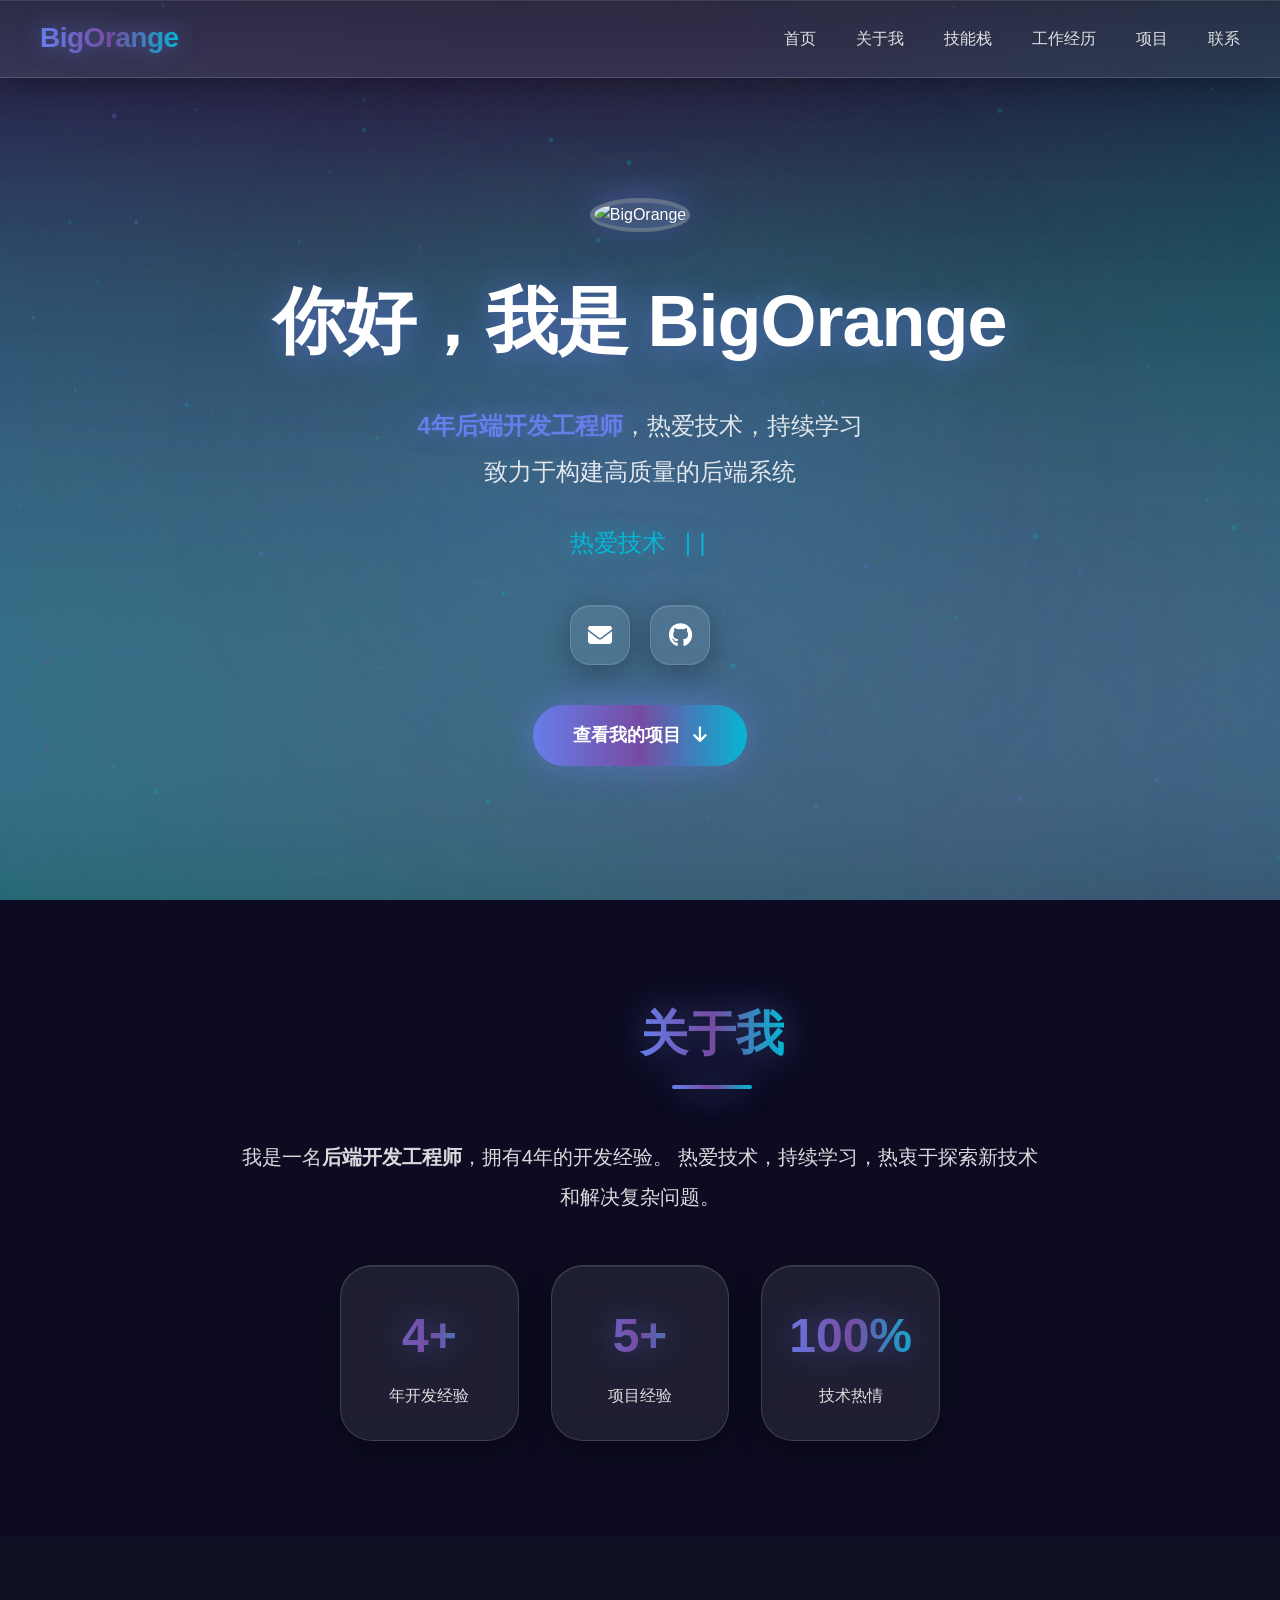
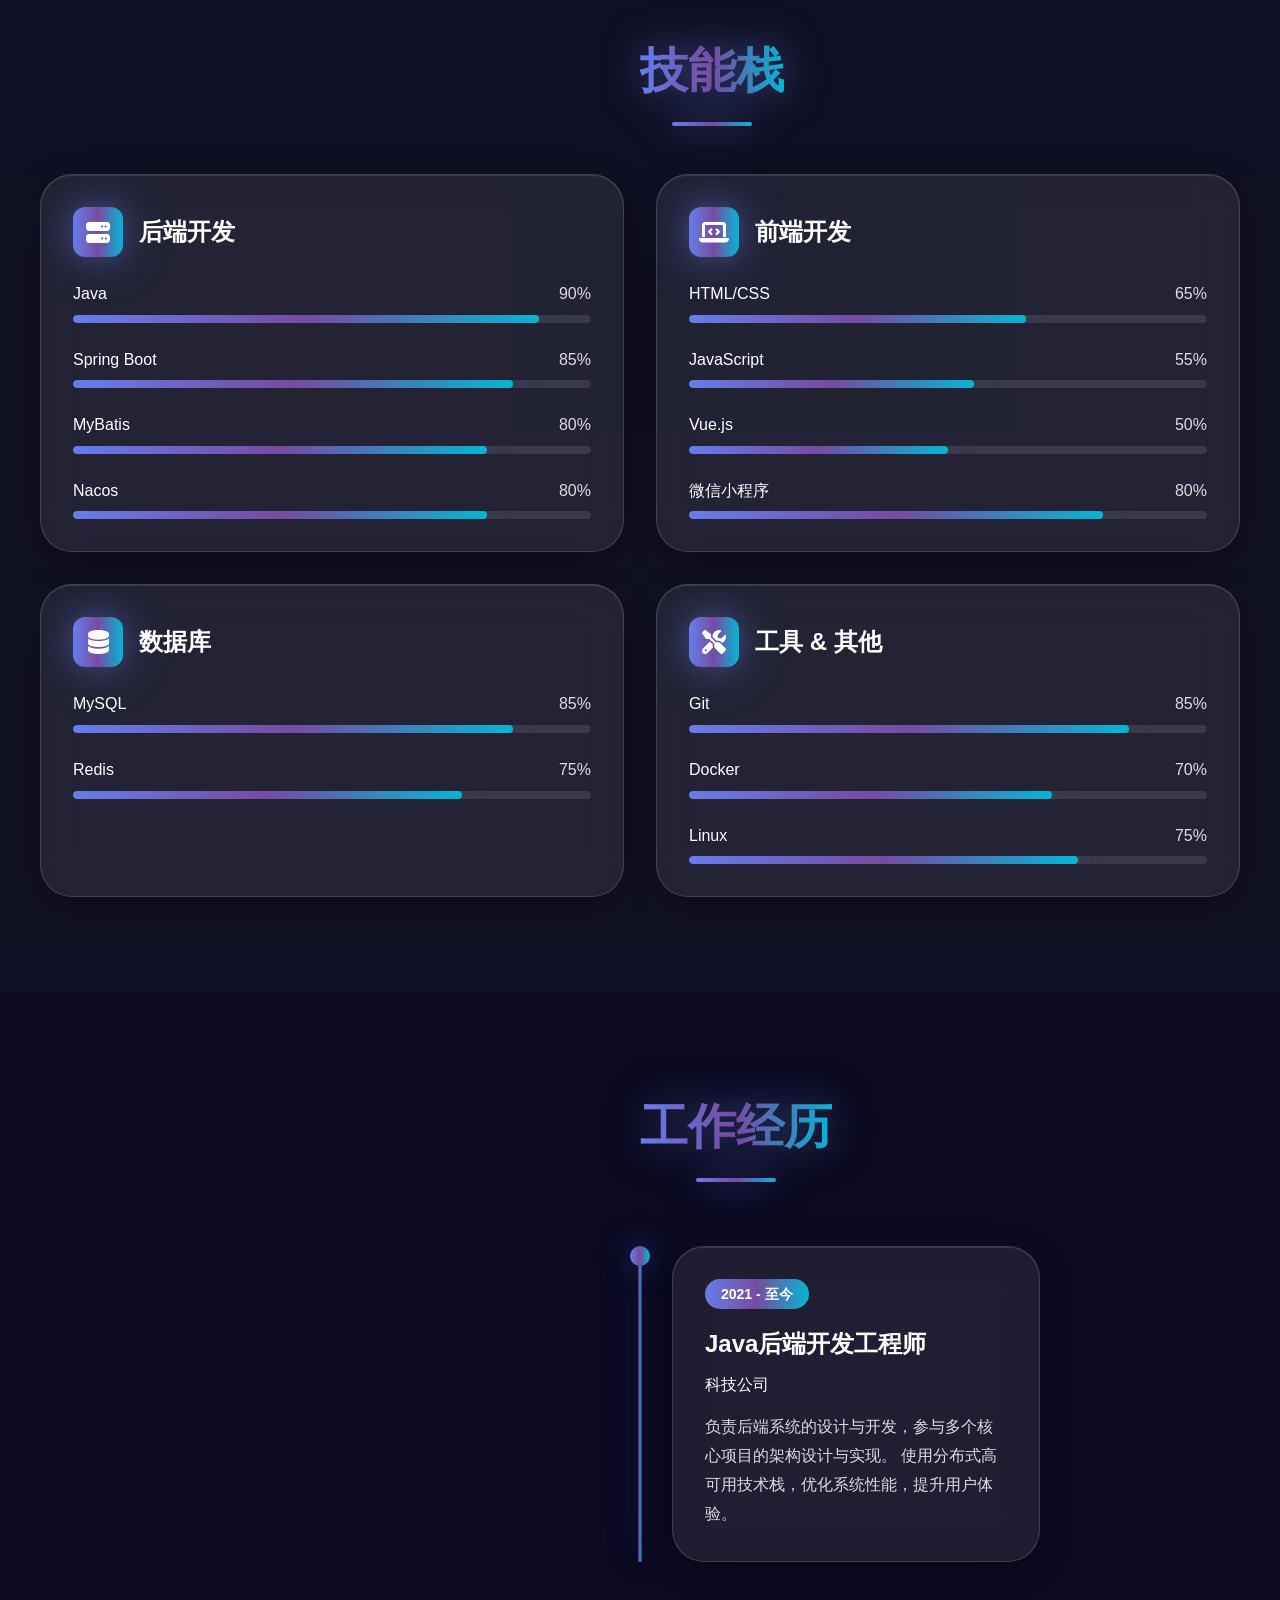
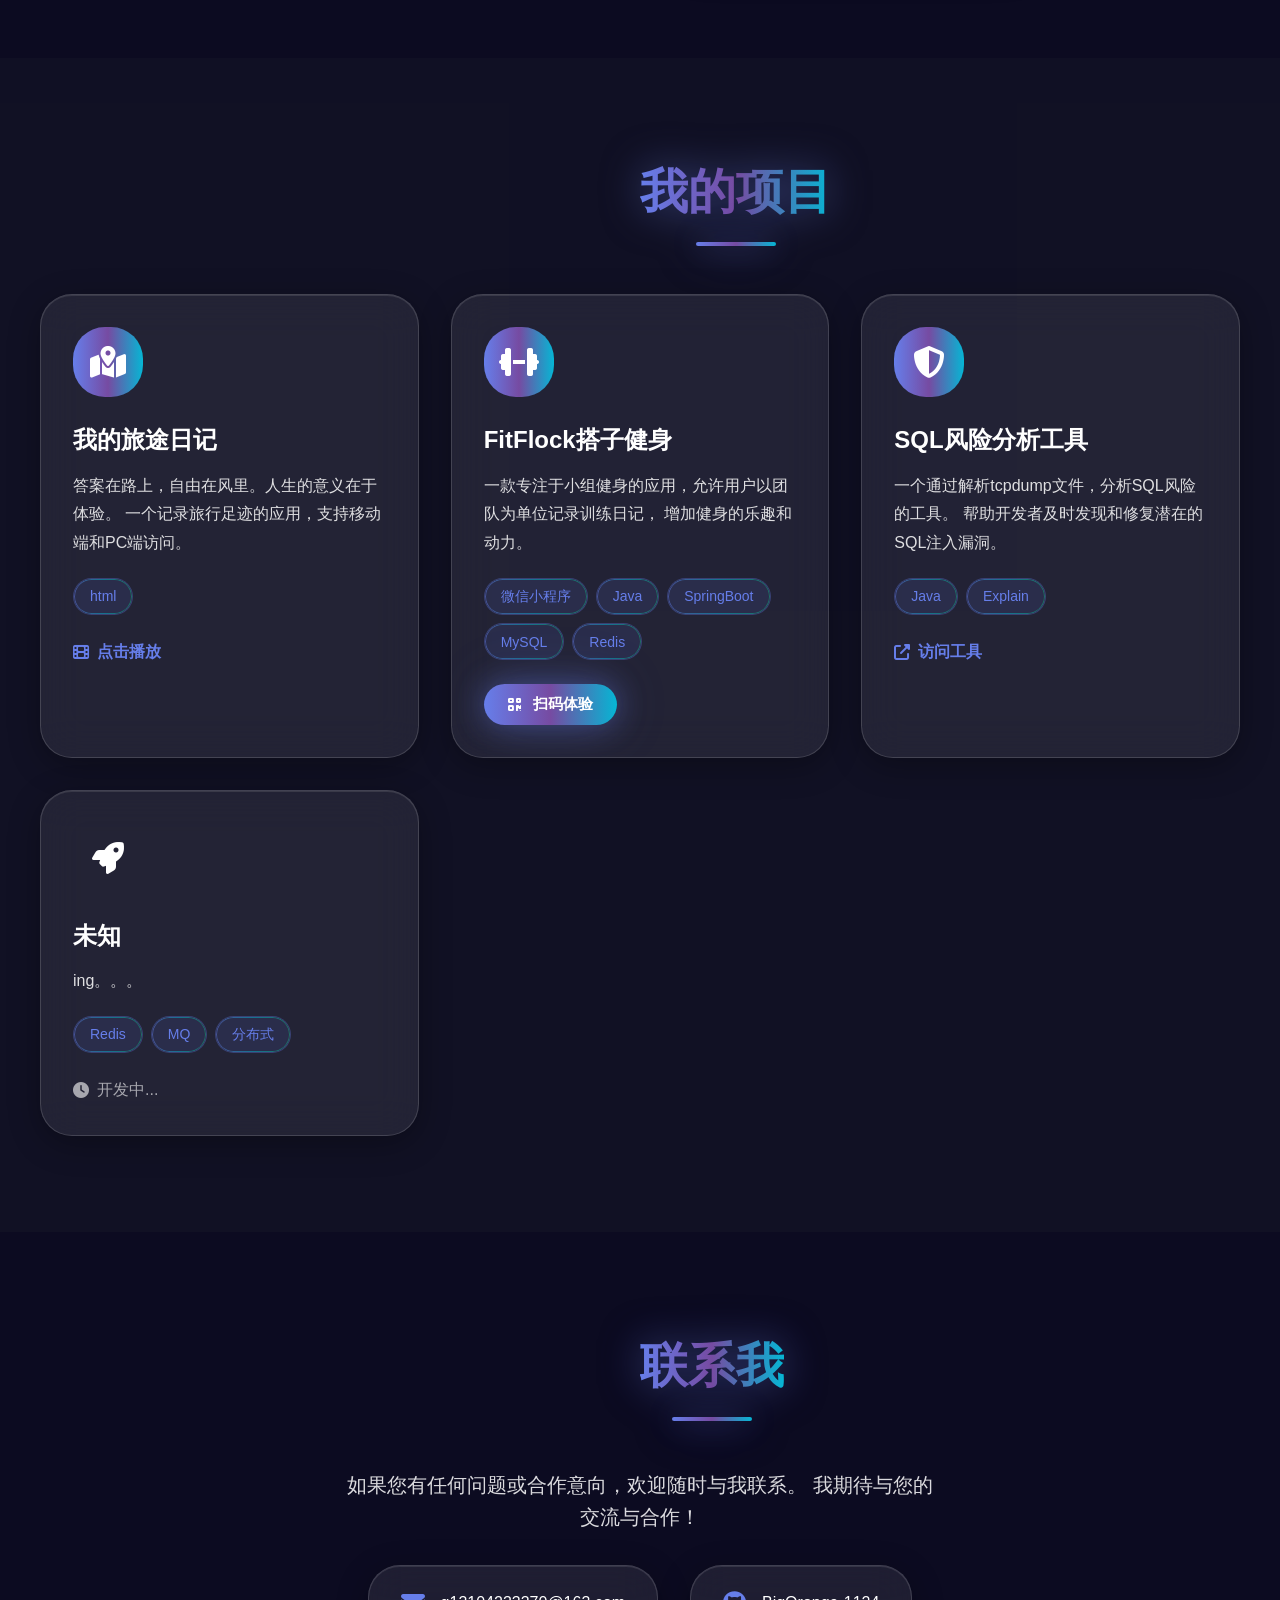
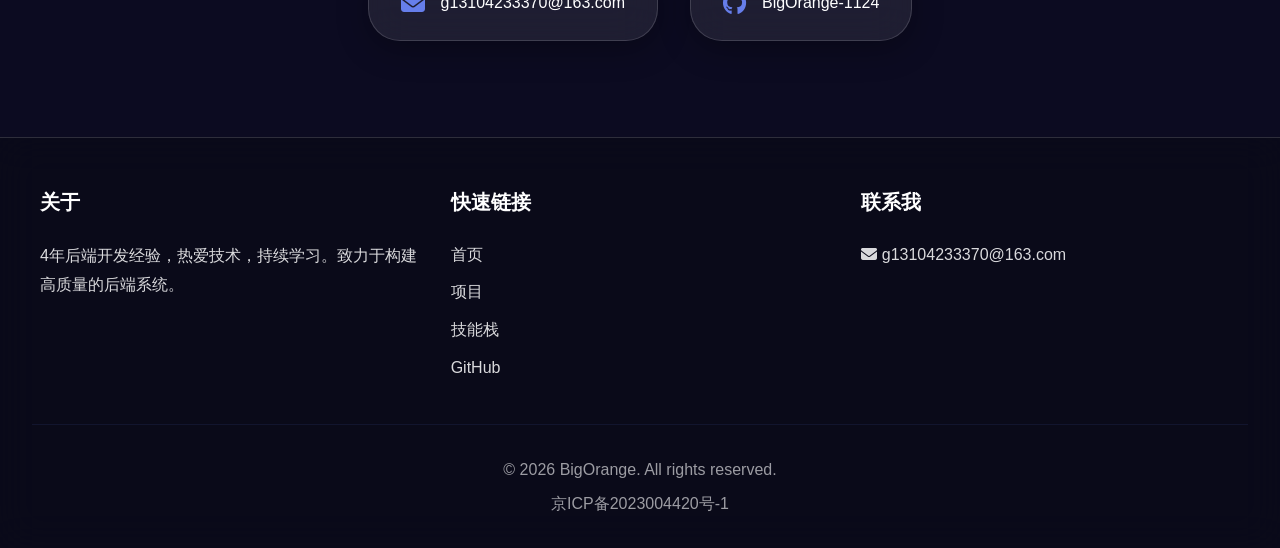
==== commit e8da90a1: "feat: 升级为极光玻璃态设计系统 - 重新设计 CSS 变量系统，采用极光三色配色方案 - 优化视觉层次，引入更现代的玻璃态卡片样式 - 改进颜色对比度和可读性 - 增强整体界面的视觉吸引力  C" ====
--- a/index.html
+++ b/index.html
@@ -8,56 +8,66 @@
     <!-- Font Awesome -->
     <link rel="stylesheet" href="https://cdnjs.cloudflare.com/ajax/libs/font-awesome/6.4.0/css/all.min.css">
     <style>
-        /* ==================== CSS 变量系统 ==================== */
+        /* ==================== CSS 变量系统 - 极光玻璃态 ==================== */
         :root {
-            /* 颜色系统 - 深色科技风 */
-            --bg-dark: #0f0c29;
-            --bg-mid: #302b63;
-            --bg-light: #24243e;
-            --bg-card: rgba(36, 36, 62, 0.7);
-            --bg-card-hover: rgba(102, 126, 234, 0.15);
-
-            --primary: #667eea;
-            --primary-light: #8b9cf5;
-            --primary-dark: #4c5ec9;
-
-            --accent-pink: #e94560;
-            --accent-cyan: #06b6d4;
-            --accent-green: #10b981;
-            --accent-orange: #f59e0b;
-
+            /* 极光三色方案 */
+            --aurora-primary: #667eea;
+            --aurora-primary-dark: #764ba2;
+            --aurora-cyan: #06b6d4;
+            --aurora-cyan-dark: #0891b2;
+            --aurora-green: #10b981;
+            --aurora-green-dark: #059669;
+
+            /* 文字颜色 */
             --text-primary: #ffffff;
-            --text-secondary: #a0aec0;
-            --text-muted: #718096;
-
-            --gradient-dark: linear-gradient(135deg, #0f0c29 0%, #302b63 50%, #24243e 100%);
-            --gradient-primary: linear-gradient(135deg, #667eea 0%, #764ba2 100%);
-            --gradient-pink: linear-gradient(135deg, #e94560 0%, #ff6b6b 100%);
-            --gradient-cyan: linear-gradient(135deg, #06b6d4 0%, #0891b2 100%);
-            --gradient-orange: linear-gradient(135deg, #f59e0b 0%, #f97316 100%);
-            --gradient-green: linear-gradient(135deg, #10b981 0%, #059669 100%);
+            --text-secondary: rgba(255, 255, 255, 0.85);
+            --text-muted: rgba(255, 255, 255, 0.6);
+
+            /* 玻璃态卡片基础 */
+            --glass-bg: rgba(255, 255, 255, 0.08);
+            --glass-bg-hover: rgba(255, 255, 255, 0.12);
+            --glass-border: rgba(255, 255, 255, 0.15);
+            --glass-border-hover: rgba(255, 255, 255, 0.3);
+            --glass-blur: 20px;
+            --glass-shadow: 0 8px 32px rgba(0, 0, 0, 0.2);
+
+            /* 极光渐变 */
+            --gradient-aurora-1: linear-gradient(90deg,
+                var(--aurora-primary) 0%,
+                var(--aurora-primary-dark) 50%,
+                var(--aurora-cyan) 100%);
+            --gradient-aurora-2: linear-gradient(90deg,
+                var(--aurora-cyan) 0%,
+                var(--aurora-green) 50%,
+                var(--aurora-green-dark) 100%);
+            --gradient-aurora-3: linear-gradient(90deg,
+                var(--aurora-green-dark) 0%,
+                var(--aurora-primary) 50%,
+                var(--aurora-primary-dark) 100%);
 
             /* 阴影和发光 */
-            --shadow-sm: 0 2px 4px rgba(0, 0, 0, 0.3);
-            --shadow-md: 0 4px 12px rgba(0, 0, 0, 0.4);
-            --shadow-lg: 0 10px 25px rgba(0, 0, 0, 0.5);
-            --shadow-xl: 0 20px 40px rgba(0, 0, 0, 0.6);
-
-            --glow-primary: 0 0 20px rgba(102, 126, 234, 0.5), 0 0 40px rgba(102, 126, 234, 0.3);
-            --glow-pink: 0 0 20px rgba(233, 69, 96, 0.5), 0 0 40px rgba(233, 69, 96, 0.3);
-            --glow-cyan: 0 0 20px rgba(6, 182, 212, 0.5), 0 0 40px rgba(6, 182, 212, 0.3);
+            --shadow-sm: 0 4px 12px rgba(0, 0, 0, 0.15);
+            --shadow-md: 0 8px 24px rgba(0, 0, 0, 0.2);
+            --shadow-lg: 0 16px 48px rgba(0, 0, 0, 0.25);
+            --shadow-glass: 0 8px 32px rgba(0, 0, 0, 0.3),
+                inset 0 1px 0 rgba(255, 255, 255, 0.1);
+
+            --glow-aurora: 0 0 30px rgba(102, 126, 234, 0.4),
+                0 0 60px rgba(102, 126, 234, 0.2);
+            --glow-hover: 0 0 40px rgba(102, 126, 234, 0.5),
+                0 0 80px rgba(102, 126, 234, 0.3);
 
             /* 圆角 */
-            --radius-sm: 0.375rem;
-            --radius-md: 0.5rem;
-            --radius-lg: 1rem;
-            --radius-xl: 1.5rem;
+            --radius-sm: 0.5rem;
+            --radius-md: 0.75rem;
+            --radius-lg: 1.25rem;
+            --radius-xl: 2rem;
             --radius-full: 9999px;
 
             /* 过渡 */
-            --transition-fast: 0.15s ease;
-            --transition-base: 0.3s ease;
-            --transition-slow: 0.5s ease;
+            --transition-fast: 0.2s ease;
+            --transition-base: 0.4s ease;
+            --transition-slow: 0.6s ease;
         }
 
         /* ==================== 全局重置 ==================== */
@@ -75,22 +85,14 @@
             font-family: -apple-system, BlinkMacSystemFont, 'Segoe UI', 'Roboto', 'Helvetica Neue', Arial, sans-serif;
             line-height: 1.6;
             color: var(--text-primary);
-            background: var(--gradient-dark);
-            background-size: 400% 400%;
-            animation: gradientShift 20s ease infinite;
+            background: #0a0a1a;
             min-height: 100vh;
             overflow-x: hidden;
-        }
-
-        /* 动态背景 */
-        @keyframes gradientShift {
-            0% { background-position: 0% 50%; }
-            50% { background-position: 100% 50%; }
-            100% { background-position: 0% 50%; }
-        }
-
-        /* Canvas粒子背景容器 */
-        #particleCanvas {
+            position: relative;
+        }
+
+        /* ==================== 极光背景层 ==================== */
+        .aurora-bg {
             position: fixed;
             top: 0;
             left: 0;
@@ -98,19 +100,103 @@
             height: 100%;
             z-index: 0;
             pointer-events: none;
-        }
-
-        /* ==================== 导航栏 ==================== */
+            overflow: hidden;
+        }
+
+        .aurora-layer {
+            position: absolute;
+            width: 200%;
+            height: 100%;
+            left: -50%;
+            opacity: 0.4;
+            filter: blur(80px);
+            mix-blend-mode: screen;
+        }
+
+        .aurora-layer-1 {
+            background: var(--gradient-aurora-1);
+            opacity: 0.3;
+            top: 0;
+            animation: auroraFlow1 20s ease-in-out infinite;
+        }
+
+        .aurora-layer-2 {
+            background: var(--gradient-aurora-2);
+            opacity: 0.25;
+            top: 20%;
+            animation: auroraFlow2 18s ease-in-out infinite reverse;
+        }
+
+        .aurora-layer-3 {
+            background: var(--gradient-aurora-3);
+            opacity: 0.2;
+            top: 40%;
+            animation: auroraFlow3 22s ease-in-out infinite;
+        }
+
+        .aurora-layer-4 {
+            background: linear-gradient(90deg,
+                var(--aurora-cyan-dark) 0%,
+                var(--aurora-green) 30%,
+                var(--aurora-primary-dark) 70%,
+                var(--aurora-primary) 100%);
+            opacity: 0.15;
+            top: 60%;
+            animation: auroraFlow1 24s ease-in-out infinite reverse;
+        }
+
+        @keyframes auroraFlow1 {
+            0%, 100% { transform: translateX(0); }
+            50% { transform: translateX(25%); }
+        }
+
+        @keyframes auroraFlow2 {
+            0%, 100% { transform: translateX(0) scaleY(1); }
+            50% { transform: translateX(-20%) scaleY(1.2); }
+        }
+
+        @keyframes auroraFlow3 {
+            0%, 100% { transform: translateX(0) skewX(0deg); }
+            50% { transform: translateX(15%) skewX(3deg); }
+        }
+
+        /* 极光噪点层 - 防止banding */
+        .aurora-noise {
+            position: fixed;
+            top: 0;
+            left: 0;
+            width: 100%;
+            height: 100%;
+            z-index: 1;
+            pointer-events: none;
+            opacity: 0.03;
+            background-image: url("data:image/svg+xml,%3Csvg viewBox='0 0 256 256' xmlns='http://www.w3.org/2000/svg'%3E%3Cfilter id='noise'%3E%3CfeTurbulence type='fractalNoise' baseFrequency='0.9' numOctaves='4' stitchTiles='stitch'/%3E%3C/filter%3E%3Crect width='100%25' height='100%25' filter='url(%23noise)'/%3E%3C/svg%3E");
+        }
+
+        /* Canvas粒子背景容器 - 降低透明度 */
+        #particleCanvas {
+            position: fixed;
+            top: 0;
+            left: 0;
+            width: 100%;
+            height: 100%;
+            z-index: 2;
+            pointer-events: none;
+            opacity: 0.6;
+        }
+
+        /* ==================== 导航栏 - 玻璃态 ==================== */
         .navbar {
             position: fixed;
             top: 0;
             left: 0;
             right: 0;
-            padding: 1rem 2rem;
-            background: rgba(15, 12, 41, 0.85);
-            backdrop-filter: blur(20px);
-            -webkit-backdrop-filter: blur(20px);
-            border-bottom: 1px solid rgba(102, 126, 234, 0.2);
+            padding: 1rem 2.5rem;
+            background: var(--glass-bg);
+            backdrop-filter: blur(var(--glass-blur));
+            -webkit-backdrop-filter: blur(var(--glass-blur));
+            border-bottom: 1px solid var(--glass-border);
+            box-shadow: var(--shadow-glass);
             z-index: 1000;
             display: flex;
             justify-content: space-between;
@@ -154,19 +240,20 @@
         }
 
         .navbar.scrolled {
-            padding: 0.75rem 2rem;
-            background: rgba(15, 12, 41, 0.95);
-            box-shadow: var(--glow-primary);
+            padding: 0.75rem 2.5rem;
+            background: rgba(255, 255, 255, 0.12);
+            border-bottom-color: var(--glass-border-hover);
         }
 
         .navbar-logo {
             font-size: 1.75rem;
             font-weight: 800;
-            background: var(--gradient-primary);
+            background: var(--gradient-aurora-1);
             -webkit-background-clip: text;
             -webkit-text-fill-color: transparent;
             background-clip: text;
             letter-spacing: -0.5px;
+            filter: drop-shadow(0 0 10px rgba(102, 126, 234, 0.5));
         }
 
         .navbar-links {
@@ -193,29 +280,31 @@
             left: 0;
             width: 0;
             height: 2px;
-            background: var(--gradient-primary);
+            background: var(--gradient-aurora-1);
+            border-radius: var(--radius-full);
             transition: width var(--transition-base);
         }
 
         .navbar-links a:hover {
             color: var(--text-primary);
-            text-shadow: 0 0 10px rgba(102, 126, 234, 0.5);
+            text-shadow: 0 0 20px rgba(102, 126, 234, 0.6);
         }
 
         .navbar-links a:hover::after {
             width: 100%;
-        }
-
-        /* 移动端导航菜单 */
+            box-shadow: var(--glow-aurora);
+        }
+
+        /* 移动端导航菜单 - 玻璃态 */
         .mobile-nav {
             display: none;
             position: fixed;
             left: 0;
             right: 0;
-            background: rgba(15, 12, 41, 0.95);
-            backdrop-filter: blur(20px);
-            -webkit-backdrop-filter: blur(20px);
-            border-bottom: 1px solid rgba(102, 126, 234, 0.2);
+            background: rgba(10, 10, 26, 0.9);
+            backdrop-filter: blur(var(--glass-blur));
+            -webkit-backdrop-filter: blur(var(--glass-blur));
+            border-bottom: 1px solid var(--glass-border);
             padding: 1rem;
             z-index: 999;
             transform: translateY(-100%);
@@ -236,12 +325,14 @@
             padding: 1rem;
             border-radius: var(--radius-md);
             margin-bottom: 0.5rem;
+            background: rgba(255, 255, 255, 0.05);
             transition: all var(--transition-fast);
         }
 
         .mobile-nav a:hover {
-            background: rgba(102, 126, 234, 0.15);
+            background: var(--glass-bg-hover);
             color: var(--text-primary);
+            border-color: var(--glass-border-hover);
         }
 
         .mobile-nav a:last-child {
@@ -265,22 +356,90 @@
             top: 50%;
             left: 50%;
             transform: translate(-50%, -50%);
-            width: 600px;
-            height: 600px;
-            background: radial-gradient(circle, rgba(102, 126, 234, 0.15) 0%, transparent 70%);
-            filter: blur(60px);
+            width: 700px;
+            height: 700px;
+            background: radial-gradient(circle,
+                rgba(102, 126, 234, 0.2) 0%,
+                rgba(6, 182, 212, 0.1) 40%,
+                transparent 70%);
+            filter: blur(100px);
             z-index: -1;
-            animation: pulse 4s ease-in-out infinite;
-        }
-
-        @keyframes pulse {
-            0%, 100% { transform: translate(-50%, -50%) scale(1); opacity: 0.5; }
-            50% { transform: translate(-50%, -50%) scale(1.2); opacity: 0.8; }
+            animation: auroraPulse 8s ease-in-out infinite;
+        }
+
+        @keyframes auroraPulse {
+            0%, 100% { transform: translate(-50%, -50%) scale(1); opacity: 0.6; }
+            50% { transform: translate(-50%, -50%) scale(1.3); opacity: 1; }
         }
 
         .hero-content {
             max-width: 900px;
             animation: fadeInUp 1s ease;
+        }
+
+        /* 头像容器 */
+        .avatar-container {
+            margin-bottom: 2rem;
+            display: inline-block;
+            position: relative;
+            z-index: 5;
+        }
+
+        .avatar {
+            width: 140px;
+            height: 140px;
+            border-radius: 50%;
+            border: 4px solid rgba(255, 255, 255, 0.2);
+            background: var(--glass-bg);
+            backdrop-filter: blur(var(--glass-blur));
+            -webkit-backdrop-filter: blur(var(--glass-blur));
+            box-shadow: var(--glow-aurora), var(--shadow-glass), inset 0 0 30px rgba(102, 126, 234, 0.3);
+            object-fit: cover;
+            transition: all var(--transition-base);
+            cursor: pointer;
+            user-select: none;
+            -webkit-user-select: none;
+            animation: avatarFloat 4s ease-in-out infinite;
+        }
+
+        .avatar:hover {
+            box-shadow: var(--glow-hover), var(--shadow-xl), inset 0 0 40px rgba(102, 126, 234, 0.5);
+            border-color: rgba(102, 126, 234, 0.5);
+        }
+
+        .avatar:active {
+            transform: scale(0.95) rotate(-5deg);
+        }
+
+        @keyframes avatarFloat {
+            0%, 100% { transform: translateY(0); }
+            50% { transform: translateY(-10px); }
+        }
+
+        @keyframes float {
+            0%, 100% { transform: translateY(0); }
+            50% { transform: translateY(-10px); }
+        }
+
+        /* 极光微粒子 */
+        .aurora-particle {
+            position: absolute;
+            width: 4px;
+            height: 4px;
+            border-radius: 50%;
+            pointer-events: none;
+            opacity: 0;
+            filter: blur(1px);
+        }
+
+        /* 3D倾斜效果卡片 */
+        .tilt-card {
+            transform-style: preserve-3d;
+            perspective: 1000px;
+        }
+
+        .tilt-card:hover {
+            transform: perspective(1000px) rotateX(var(--rotate-x, 0deg)) rotateY(var(--rotate-y, 0deg));
         }
 
         .hero-title {
@@ -288,7 +447,7 @@
             font-weight: 900;
             margin-bottom: 1.5rem;
             color: var(--text-primary);
-            text-shadow: 0 4px 30px rgba(102, 126, 234, 0.5);
+            text-shadow: 0 4px 30px rgba(102, 126, 234, 0.6);
             letter-spacing: -1px;
             animation: fadeInDown 1s ease;
         }
@@ -304,18 +463,19 @@
         }
 
         .hero-subtitle span {
-            color: var(--primary);
+            color: var(--aurora-primary);
             font-weight: 600;
+            text-shadow: 0 0 20px rgba(102, 126, 234, 0.5);
         }
 
         /* 打字机效果 */
         .typewriter {
             font-family: 'Courier New', monospace;
             font-size: clamp(1.25rem, 3vw, 1.5rem);
-            color: var(--accent-cyan);
+            color: var(--aurora-cyan);
             margin-bottom: 2.5rem;
             min-height: 2rem;
-            text-shadow: 0 0 10px rgba(6, 182, 212, 0.5);
+            text-shadow: 0 0 20px rgba(6, 182, 212, 0.6);
         }
 
         .typewriter::after {
@@ -341,8 +501,11 @@
             width: 60px;
             height: 60px;
             border-radius: var(--radius-lg);
-            background: rgba(102, 126, 234, 0.1);
-            border: 2px solid rgba(102, 126, 234, 0.3);
+            background: var(--glass-bg);
+            backdrop-filter: blur(var(--glass-blur));
+            -webkit-backdrop-filter: blur(var(--glass-blur));
+            border: 1px solid var(--glass-border);
+            box-shadow: var(--shadow-glass);
             display: flex;
             align-items: center;
             justify-content: center;
@@ -350,8 +513,6 @@
             font-size: 1.5rem;
             text-decoration: none;
             transition: all var(--transition-base);
-            backdrop-filter: blur(10px);
-            -webkit-backdrop-filter: blur(10px);
             position: relative;
             overflow: hidden;
         }
@@ -363,7 +524,7 @@
             left: -100%;
             width: 100%;
             height: 100%;
-            background: var(--gradient-primary);
+            background: var(--gradient-aurora-1);
             transition: left var(--transition-base);
             z-index: -1;
         }
@@ -373,9 +534,9 @@
         }
 
         .social-btn:hover {
-            border-color: transparent;
+            border-color: var(--glass-border-hover);
             transform: translateY(-5px) scale(1.1);
-            box-shadow: var(--glow-primary);
+            box-shadow: var(--glow-hover);
         }
 
         /* CTA 按钮 */
@@ -384,14 +545,14 @@
             align-items: center;
             gap: 0.75rem;
             padding: 1rem 2.5rem;
-            background: var(--gradient-primary);
+            background: var(--gradient-aurora-1);
             color: var(--text-primary);
             border-radius: var(--radius-full);
             text-decoration: none;
             font-weight: 700;
             font-size: 1.125rem;
             transition: all var(--transition-base);
-            box-shadow: var(--glow-primary);
+            box-shadow: var(--glow-aurora);
             border: none;
             cursor: pointer;
             position: relative;
@@ -415,7 +576,11 @@
 
         .cta-button:hover {
             transform: translateY(-3px) scale(1.02);
-            box-shadow: 0 0 30px rgba(102, 126, 234, 0.7), 0 0 60px rgba(102, 126, 234, 0.4);
+            box-shadow: var(--glow-hover);
+        }
+
+        .cta-button:active {
+            transform: translateY(-1px) scale(0.98);
         }
 
         .cta-button i {
@@ -443,7 +608,7 @@
             font-weight: 800;
             text-align: center;
             margin-bottom: 4rem;
-            background: var(--gradient-primary);
+            background: var(--gradient-aurora-1);
             -webkit-background-clip: text;
             -webkit-text-fill-color: transparent;
             background-clip: text;
@@ -451,6 +616,7 @@
             display: inline-block;
             left: 50%;
             transform: translateX(-50%);
+            filter: drop-shadow(0 0 20px rgba(102, 126, 234, 0.5));
         }
 
         .section-title::after {
@@ -461,9 +627,9 @@
             transform: translateX(-50%);
             width: 80px;
             height: 4px;
-            background: var(--gradient-primary);
+            background: var(--gradient-aurora-1);
             border-radius: var(--radius-full);
-            box-shadow: var(--glow-primary);
+            box-shadow: var(--glow-aurora);
         }
 
         .container {
@@ -507,29 +673,32 @@
         }
 
         .stat-item {
-            background: var(--bg-card);
-            backdrop-filter: blur(10px);
-            -webkit-backdrop-filter: blur(10px);
-            border: 1px solid rgba(102, 126, 234, 0.2);
+            background: var(--glass-bg);
+            backdrop-filter: blur(var(--glass-blur));
+            -webkit-backdrop-filter: blur(var(--glass-blur));
+            border: 1px solid var(--glass-border);
             border-radius: var(--radius-xl);
             padding: 2rem 1rem;
+            box-shadow: var(--shadow-glass);
             transition: all var(--transition-base);
         }
 
         .stat-item:hover {
+            background: var(--glass-bg-hover);
             transform: translateY(-5px);
-            box-shadow: var(--glow-primary);
-            border-color: rgba(102, 126, 234, 0.5);
+            box-shadow: var(--glow-hover);
+            border-color: var(--glass-border-hover);
         }
 
         .stat-number {
             font-size: 3rem;
             font-weight: 900;
-            background: var(--gradient-primary);
+            background: var(--gradient-aurora-1);
             -webkit-background-clip: text;
             -webkit-text-fill-color: transparent;
             background-clip: text;
             margin-bottom: 0.5rem;
+            filter: drop-shadow(0 0 15px rgba(102, 126, 234, 0.4));
         }
 
         .stat-label {
@@ -549,19 +718,21 @@
         }
 
         .skill-category {
-            background: var(--bg-card);
-            backdrop-filter: blur(10px);
-            -webkit-backdrop-filter: blur(10px);
-            border: 1px solid rgba(102, 126, 234, 0.2);
+            background: var(--glass-bg);
+            backdrop-filter: blur(var(--glass-blur));
+            -webkit-backdrop-filter: blur(var(--glass-blur));
+            border: 1px solid var(--glass-border);
             border-radius: var(--radius-xl);
             padding: 2rem;
+            box-shadow: var(--shadow-glass);
             transition: all var(--transition-base);
         }
 
         .skill-category:hover {
+            background: var(--glass-bg-hover);
             transform: translateY(-5px);
-            box-shadow: var(--shadow-lg), var(--glow-primary);
-            border-color: rgba(102, 126, 234, 0.5);
+            box-shadow: var(--shadow-lg), var(--glow-hover);
+            border-color: var(--glass-border-hover);
         }
 
         .skill-category-header {
@@ -575,11 +746,18 @@
             width: 50px;
             height: 50px;
             border-radius: var(--radius-md);
-            background: var(--gradient-primary);
+            background: var(--gradient-aurora-1);
             display: flex;
             align-items: center;
             justify-content: center;
             font-size: 1.5rem;
+            box-shadow: var(--glow-aurora);
+            transition: all var(--transition-base);
+        }
+
+        .skill-category:hover .skill-category-icon {
+            transform: scale(1.1) rotate(5deg);
+            box-shadow: var(--glow-hover);
         }
 
         .skill-category-title {
@@ -611,18 +789,18 @@
 
         .skill-bar {
             height: 8px;
-            background: rgba(102, 126, 234, 0.2);
+            background: rgba(255, 255, 255, 0.1);
             border-radius: var(--radius-full);
             overflow: hidden;
         }
 
         .skill-progress {
             height: 100%;
-            background: var(--gradient-primary);
+            background: var(--gradient-aurora-1);
             border-radius: var(--radius-full);
             width: 0;
             transition: width 1.5s ease-out;
-            box-shadow: var(--glow-primary);
+            box-shadow: var(--glow-aurora);
         }
 
         /* ==================== 工作经历 ==================== */
@@ -644,9 +822,9 @@
             transform: translateX(-50%);
             width: 3px;
             height: 100%;
-            background: var(--gradient-primary);
+            background: var(--gradient-aurora-1);
             border-radius: var(--radius-full);
-            box-shadow: var(--glow-primary);
+            box-shadow: var(--glow-aurora);
         }
 
         .timeline-item {
@@ -666,27 +844,30 @@
             transform: translateX(-50%);
             width: 20px;
             height: 20px;
-            background: var(--gradient-primary);
+            background: var(--gradient-aurora-1);
             border-radius: 50%;
-            box-shadow: var(--glow-primary);
+            box-shadow: var(--glow-aurora);
             z-index: 1;
         }
 
         .timeline-content {
-            background: var(--bg-card);
-            backdrop-filter: blur(10px);
-            -webkit-backdrop-filter: blur(10px);
-            border: 1px solid rgba(102, 126, 234, 0.2);
+            background: var(--glass-bg);
+            backdrop-filter: blur(var(--glass-blur));
+            -webkit-backdrop-filter: blur(var(--glass-blur));
+            border: 1px solid var(--glass-border);
             border-radius: var(--radius-xl);
             padding: 2rem;
             position: relative;
             transition: all var(--transition-base);
             margin-top: 1rem;
+            box-shadow: var(--shadow-glass);
         }
 
         .timeline-content:hover {
+            background: var(--glass-bg-hover);
             transform: translateY(-5px);
-            box-shadow: var(--shadow-lg), var(--glow-primary);
+            box-shadow: var(--shadow-lg), var(--glow-hover);
+            border-color: var(--glass-border-hover);
         }
 
         .timeline-item:nth-child(odd) .timeline-content {
@@ -702,7 +883,7 @@
         .timeline-date {
             display: inline-block;
             padding: 0.25rem 1rem;
-            background: var(--gradient-primary);
+            background: var(--gradient-aurora-1);
             border-radius: var(--radius-full);
             font-size: 0.875rem;
             font-weight: 600;
@@ -738,10 +919,10 @@
         }
 
         .project-card {
-            background: var(--bg-card);
-            backdrop-filter: blur(10px);
-            -webkit-backdrop-filter: blur(10px);
-            border: 1px solid rgba(102, 126, 234, 0.2);
+            background: var(--glass-bg);
+            backdrop-filter: blur(var(--glass-blur));
+            -webkit-backdrop-filter: blur(var(--glass-blur));
+            border: 1px solid var(--glass-border);
             border-radius: var(--radius-xl);
             padding: 2rem;
             transition: all var(--transition-base);
@@ -749,6 +930,7 @@
             overflow: hidden;
             animation: fadeInUp 0.6s ease;
             animation-fill-mode: both;
+            box-shadow: var(--shadow-glass);
         }
 
         .project-card::before {
@@ -758,15 +940,16 @@
             left: 0;
             right: 0;
             height: 4px;
-            background: var(--gradient-primary);
+            background: var(--gradient-aurora-1);
             transform: scaleX(0);
             transition: transform var(--transition-base);
         }
 
         .project-card:hover {
+            background: var(--glass-bg-hover);
             transform: translateY(-10px) rotateX(2deg);
-            box-shadow: var(--shadow-xl), var(--glow-primary);
-            border-color: rgba(102, 126, 234, 0.5);
+            box-shadow: var(--shadow-xl), var(--glow-hover);
+            border-color: var(--glass-border-hover);
         }
 
         .project-card:hover::before {
@@ -777,7 +960,7 @@
             width: 70px;
             height: 70px;
             border-radius: var(--radius-xl);
-            background: var(--gradient-primary);
+            background: var(--gradient-aurora-1);
             display: flex;
             align-items: center;
             justify-content: center;
@@ -789,7 +972,7 @@
 
         .project-card:hover .project-icon {
             transform: scale(1.1) rotate(5deg);
-            box-shadow: var(--glow-primary);
+            box-shadow: var(--glow-aurora);
         }
 
         .project-title {
@@ -809,16 +992,16 @@
             display: inline-flex;
             align-items: center;
             gap: 0.5rem;
-            color: var(--primary);
+            color: var(--aurora-primary);
             text-decoration: none;
             font-weight: 600;
             transition: all var(--transition-fast);
         }
 
         .project-link:hover {
-            color: var(--primary-light);
+            color: var(--aurora-cyan);
             gap: 0.75rem;
-            text-shadow: 0 0 10px rgba(102, 126, 234, 0.5);
+            text-shadow: 0 0 20px rgba(6, 182, 212, 0.6);
         }
 
         /* 技术标签 */
@@ -831,20 +1014,48 @@
 
         .tech-tag {
             padding: 0.4rem 1rem;
-            background: rgba(102, 126, 234, 0.15);
-            color: var(--primary-light);
-            border: 1px solid rgba(102, 126, 234, 0.3);
+            background: rgba(102, 126, 234, 0.12);
+            color: var(--aurora-primary);
+            border: 1px solid rgba(102, 126, 234, 0.25);
             border-radius: var(--radius-full);
             font-size: 0.875rem;
             font-weight: 500;
             transition: all var(--transition-fast);
+            position: relative;
+            overflow: hidden;
+        }
+
+        .tech-tag::before {
+            content: '';
+            position: absolute;
+            inset: 0;
+            border-radius: var(--radius-full);
+            padding: 1px;
+            background: linear-gradient(90deg,
+                var(--aurora-primary),
+                var(--aurora-cyan),
+                var(--aurora-green));
+            -webkit-mask: linear-gradient(#fff 0 0) content-box, linear-gradient(#fff 0 0);
+            -webkit-mask-composite: xor;
+            mask-composite: exclude;
+            opacity: 0.5;
+            transition: opacity var(--transition-fast);
         }
 
         .tech-tag:hover {
-            background: var(--gradient-primary);
+            background: linear-gradient(90deg,
+                rgba(102, 126, 234, 0.2),
+                rgba(6, 182, 212, 0.2));
             color: var(--text-primary);
-            box-shadow: var(--glow-primary);
+            box-shadow:
+                0 0 15px rgba(102, 126, 234, 0.5),
+                0 0 30px rgba(6, 182, 212, 0.3),
+                inset 0 0 15px rgba(102, 126, 234, 0.1);
             transform: translateY(-2px);
+        }
+
+        .tech-tag:hover::before {
+            opacity: 1;
         }
 
         /* 禁用链接样式 */
@@ -856,6 +1067,112 @@
             gap: 0.5rem;
         }
 
+        /* 回到顶部按钮 - 玻璃态 */
+        .back-to-top {
+            position: fixed;
+            bottom: 2rem;
+            right: 2rem;
+            width: 50px;
+            height: 50px;
+            border-radius: 50%;
+            background: var(--glass-bg);
+            backdrop-filter: blur(var(--glass-blur));
+            -webkit-backdrop-filter: blur(var(--glass-blur));
+            border: 1px solid var(--glass-border);
+            box-shadow: var(--shadow-glass);
+            display: flex;
+            align-items: center;
+            justify-content: center;
+            color: var(--text-primary);
+            font-size: 1.25rem;
+            cursor: pointer;
+            opacity: 0;
+            transform: translateY(20px);
+            transition: all var(--transition-base);
+            z-index: 100;
+        }
+
+        .back-to-top.visible {
+            opacity: 1;
+            transform: translateY(0);
+        }
+
+        .back-to-top:hover {
+            background: var(--glass-bg-hover);
+            box-shadow: var(--glow-hover);
+            transform: translateY(-3px) scale(1.1);
+            border-color: var(--glass-border-hover);
+        }
+
+        /* Logo特效 */
+        .navbar-logo.sparkle {
+            animation: logoSparkle 0.8s ease;
+        }
+
+        @keyframes logoSparkle {
+            0% { filter: drop-shadow(0 0 10px rgba(102, 126, 234, 0.5)); }
+            50% {
+                filter: drop-shadow(0 0 40px rgba(102, 126, 234, 1))
+                        drop-shadow(0 0 60px rgba(6, 182, 212, 0.8))
+                        drop-shadow(0 0 80px rgba(16, 185, 129, 0.6));
+                transform: scale(1.05);
+            }
+            100% { filter: drop-shadow(0 0 10px rgba(102, 126, 234, 0.5)); }
+        }
+
+        /* 极光粒子爆发特效 */
+        .logo-particles {
+            position: fixed;
+            top: 0;
+            left: 0;
+            width: 100%;
+            height: 100%;
+            pointer-events: none;
+            z-index: 1001;
+        }
+
+        .logo-particle {
+            position: absolute;
+            border-radius: 50%;
+            animation: particleExplode 1s ease-out forwards;
+        }
+
+        @keyframes particleExplode {
+            0% {
+                opacity: 1;
+                transform: translate(0, 0) scale(1);
+            }
+            100% {
+                opacity: 0;
+                transform: translate(var(--tx), var(--ty)) scale(0);
+            }
+        }
+
+        /* 头像粒子爆炸特效 */
+        .avatar-particle {
+            position: absolute;
+            border-radius: 50%;
+            pointer-events: none;
+            z-index: 1002;
+            opacity: 1;
+            will-change: transform, opacity;
+        }
+
+        @keyframes avatarExplode {
+            0% {
+                opacity: 1;
+                transform: translate(0, 0) scale(1);
+            }
+            30% {
+                opacity: 1;
+                transform: translate(calc(var(--tx) * 0.3), calc(var(--ty) * 0.3)) scale(1.5);
+            }
+            100% {
+                opacity: 0;
+                transform: translate(var(--tx), var(--ty)) scale(0.1);
+            }
+        }
+
         /* ==================== 联系区域 ==================== */
         .contact-section {
             background: rgba(15, 12, 41, 0.5);
@@ -885,39 +1202,43 @@
             display: flex;
             align-items: center;
             gap: 1rem;
-            background: var(--bg-card);
-            backdrop-filter: blur(10px);
-            -webkit-backdrop-filter: blur(10px);
-            border: 1px solid rgba(102, 126, 234, 0.2);
+            background: var(--glass-bg);
+            backdrop-filter: blur(var(--glass-blur));
+            -webkit-backdrop-filter: blur(var(--glass-blur));
+            border: 1px solid var(--glass-border);
             border-radius: var(--radius-xl);
             padding: 1.5rem 2rem;
             transition: all var(--transition-base);
             text-decoration: none;
             color: var(--text-primary);
+            box-shadow: var(--shadow-glass);
         }
 
         .contact-item:hover {
+            background: var(--glass-bg-hover);
             transform: translateY(-5px);
-            box-shadow: var(--glow-primary);
-            border-color: rgba(102, 126, 234, 0.5);
+            box-shadow: var(--glow-hover);
+            border-color: var(--glass-border-hover);
         }
 
         .contact-item i {
             font-size: 1.5rem;
-            color: var(--primary);
+            color: var(--aurora-primary);
         }
 
         .contact-item-text {
             font-weight: 500;
         }
 
-        /* ==================== 页脚 ==================== */
+        /* ==================== 页脚 - 玻璃态 ==================== */
         .footer {
-            background: rgba(15, 12, 41, 0.8);
-            border-top: 1px solid rgba(102, 126, 234, 0.2);
+            background: rgba(10, 10, 26, 0.6);
+            backdrop-filter: blur(var(--glass-blur));
+            -webkit-backdrop-filter: blur(var(--glass-blur));
+            border-top: 1px solid var(--glass-border);
             padding: 3rem 2rem 2rem;
             position: relative;
-            z-index: 1;
+            z-index: 10;
         }
 
         .footer-content {
@@ -950,8 +1271,8 @@
         }
 
         .footer-section a:hover {
-            color: var(--primary);
-            text-shadow: 0 0 10px rgba(102, 126, 234, 0.5);
+            color: var(--aurora-primary);
+            text-shadow: 0 0 15px rgba(102, 126, 234, 0.5);
         }
 
         .footer-bottom {
@@ -975,7 +1296,7 @@
             color: var(--primary);
         }
 
-        /* ==================== 模态框 ==================== */
+        /* ==================== 模态框 - 玻璃态 ==================== */
         .modal {
             display: none;
             position: fixed;
@@ -983,7 +1304,9 @@
             left: 0;
             width: 100%;
             height: 100%;
-            background: rgba(0, 0, 0, 0.9);
+            background: rgba(10, 10, 26, 0.85);
+            backdrop-filter: blur(10px);
+            -webkit-backdrop-filter: blur(10px);
             z-index: 2000;
             align-items: center;
             justify-content: center;
@@ -996,17 +1319,17 @@
         }
 
         .modal-content {
-            background: var(--bg-card);
-            backdrop-filter: blur(20px);
-            -webkit-backdrop-filter: blur(20px);
-            border: 1px solid rgba(102, 126, 234, 0.3);
+            background: var(--glass-bg);
+            backdrop-filter: blur(var(--glass-blur));
+            -webkit-backdrop-filter: blur(var(--glass-blur));
+            border: 1px solid var(--glass-border);
             border-radius: var(--radius-xl);
             padding: 2.5rem;
             max-width: 400px;
             width: 100%;
             position: relative;
             animation: scaleIn 0.3s ease;
-            box-shadow: var(--shadow-xl), var(--glow-primary);
+            box-shadow: var(--shadow-xl), var(--glow-aurora);
         }
 
         .modal-close {
@@ -1028,8 +1351,8 @@
         }
 
         .modal-close:hover {
-            background: var(--gradient-pink);
-            box-shadow: var(--glow-pink);
+            background: linear-gradient(135deg, #e94560 0%, #ff6b6b 100%);
+            box-shadow: 0 0 20px rgba(233, 69, 96, 0.5), 0 0 40px rgba(233, 69, 96, 0.3);
             transform: rotate(90deg);
         }
 
@@ -1201,6 +1524,18 @@
         }
 
         @media (max-width: 480px) {
+            .avatar {
+                width: 100px;
+                height: 100px;
+            }
+
+            .back-to-top {
+                width: 45px;
+                height: 45px;
+                bottom: 1.5rem;
+                right: 1.5rem;
+            }
+
             .hero-title {
                 font-size: 2rem;
             }
@@ -1262,12 +1597,21 @@
     </style>
 </head>
 <body>
+    <!-- 极光背景层 -->
+    <div class="aurora-bg">
+        <div class="aurora-layer aurora-layer-1"></div>
+        <div class="aurora-layer aurora-layer-2"></div>
+        <div class="aurora-layer aurora-layer-3"></div>
+        <div class="aurora-layer aurora-layer-4"></div>
+    </div>
+    <!-- 极光噪点层 -->
+    <div class="aurora-noise"></div>
     <!-- Canvas粒子背景 -->
     <canvas id="particleCanvas"></canvas>
 
     <!-- 导航栏 -->
     <nav class="navbar">
-        <div class="navbar-logo">BigOrange</div>
+        <div class="navbar-logo" id="logo">BigOrange</div>
         <ul class="navbar-links">
             <li><a href="#home">首页</a></li>
             <li><a href="#about">关于我</a></li>
@@ -1296,9 +1640,12 @@
     <!-- 英雄区域 -->
     <section class="hero" id="home">
         <div class="hero-content">
-            <h1 class="hero-title">欢迎访问我的主页</h1>
+            <div class="avatar-container">
+                <img src="https://guohaolong.top/images/world/TianJin2.webp" alt="BigOrange" class="avatar">
+            </div>
+            <h1 class="hero-title">你好，我是 BigOrange</h1>
             <p class="hero-subtitle">
-                <span>4年后端开发经验</span>，热爱技术，持续学习<br>
+                <span>4年后端开发工程师</span>，热爱技术，持续学习<br>
                 致力于构建高质量的后端系统
             </p>
             <div class="typewriter"></div>
@@ -1323,7 +1670,6 @@
             <p class="about-text fade-in">
                 我是一名<span class="highlight">后端开发工程师</span>，拥有4年的开发经验。
                 热爱技术，持续学习，热衷于探索新技术和解决复杂问题。
-                我相信<span class="highlight">答案在路上，自由在风里</span>，人生的意义在于体验和成长。
             </p>
             <div class="about-stats">
                 <div class="stat-item fade-in">
@@ -1695,6 +2041,14 @@
         </div>
     </div>
 
+    <!-- 回到顶部按钮 -->
+    <button class="back-to-top" id="backToTop" title="回到顶部">
+        <i class="fas fa-arrow-up"></i>
+    </button>
+
+    <!-- Logo粒子爆发容器 -->
+    <div class="logo-particles" id="logoParticles"></div>
+
     <!-- JavaScript -->
     <script>
         // ==================== 粒子背景动画 ====================
@@ -1730,10 +2084,10 @@
                         x: Math.random() * this.canvas.width,
                         y: Math.random() * this.canvas.height,
                         size: Math.random() * 2 + 1,
-                        speedX: Math.random() * 0.3 - 0.15,
-                        speedY: Math.random() * 0.3 - 0.15,
-                        opacity: Math.random() * 0.5 + 0.2,
-                        color: ['#667eea', '#e94560', '#06b6d4'][Math.floor(Math.random() * 3)]
+                        speedX: Math.random() * 0.2 - 0.1,
+                        speedY: Math.random() * 0.2 - 0.1,
+                        opacity: Math.random() * 0.4 + 0.15,
+                        color: ['#667eea', '#764ba2', '#06b6d4', '#10b981'][Math.floor(Math.random() * 4)]
                     });
                 }
             }
@@ -1790,6 +2144,275 @@
             }
         }
 
+        // ==================== 极光微粒子效果 ====================
+        class AuroraParticles {
+            constructor() {
+                this.hero = document.querySelector('.hero');
+                this.particles = [];
+                this.init();
+            }
+
+            init() {
+                if (!this.hero) return;
+
+                // 创建极光微粒子
+                for (let i = 0; i < 30; i++) {
+                    this.createParticle();
+                }
+
+                this.animate();
+            }
+
+            createParticle() {
+                const particle = document.createElement('div');
+                particle.className = 'aurora-particle';
+                particle.style.left = Math.random() * 100 + '%';
+                particle.style.top = Math.random() * 100 + '%';
+                particle.style.background = ['#667eea', '#764ba2', '#06b6d4', '#10b981'][
+                    Math.floor(Math.random() * 4)
+                ];
+
+                const size = Math.random() * 3 + 2;
+                particle.style.width = size + 'px';
+                particle.style.height = size + 'px';
+
+                const duration = Math.random() * 10 + 10;
+                const delay = Math.random() * 5;
+
+                particle.style.animation = `auroraFloat ${duration}s ease-in-out ${delay}s infinite`;
+                this.hero.appendChild(particle);
+                this.particles.push(particle);
+
+                // 添加CSS动画
+                if (!document.getElementById('aurora-particles-style')) {
+                    const style = document.createElement('style');
+                    style.id = 'aurora-particles-style';
+                    style.textContent = `
+                        @keyframes auroraFloat {
+                            0%, 100% {
+                                transform: translateY(0) translateX(0);
+                                opacity: 0;
+                            }
+                            10% {
+                                opacity: 0.6;
+                            }
+                            50% {
+                                transform: translateY(-100px) translateX(${Math.random() * 50 - 25}px);
+                                opacity: 0.3;
+                            }
+                            90% {
+                                opacity: 0.6;
+                            }
+                        }
+                    `;
+                    document.head.appendChild(style);
+                }
+            }
+
+            animate() {
+                // 粒子通过CSS动画实现，这里保持循环
+                requestAnimationFrame(() => this.animate());
+            }
+        }
+
+        // ==================== 3D倾斜卡片效果 ====================
+        class TiltEffect {
+            constructor() {
+                this.cards = document.querySelectorAll('.project-card, .skill-category, .stat-item, .timeline-content, .contact-item');
+                this.init();
+            }
+
+            init() {
+                this.cards.forEach(card => {
+                    card.addEventListener('mousemove', (e) => this.handleMove(e, card));
+                    card.addEventListener('mouseleave', (e) => this.handleLeave(e, card));
+                });
+            }
+
+            handleMove(e, card) {
+                const rect = card.getBoundingClientRect();
+                const x = e.clientX - rect.left;
+                const y = e.clientY - rect.top;
+                const centerX = rect.width / 2;
+                const centerY = rect.height / 2;
+                const rotateX = (y - centerY) / 10;
+                const rotateY = (centerX - x) / 10;
+
+                card.style.setProperty('--rotate-x', rotateX + 'deg');
+                card.style.setProperty('--rotate-y', rotateY + 'deg');
+                card.classList.add('tilt-card');
+            }
+
+            handleLeave(e, card) {
+                card.style.setProperty('--rotate-x', '0deg');
+                card.style.setProperty('--rotate-y', '0deg');
+                card.classList.remove('tilt-card');
+            }
+        }
+
+        // ==================== 回到顶部按钮 ====================
+        class BackToTop {
+            constructor() {
+                this.button = document.getElementById('backToTop');
+                this.init();
+            }
+
+            init() {
+                if (!this.button) return;
+
+                window.addEventListener('scroll', () => {
+                    if (window.scrollY > 500) {
+                        this.button.classList.add('visible');
+                    } else {
+                        this.button.classList.remove('visible');
+                    }
+                });
+
+                this.button.addEventListener('click', () => {
+                    window.scrollTo({
+                        top: 0,
+                        behavior: 'smooth'
+                    });
+                });
+            }
+        }
+
+        // ==================== Logo点击特效 ====================
+        class LogoEffect {
+            constructor() {
+                this.logo = document.getElementById('logo');
+                this.particlesContainer = document.getElementById('logoParticles');
+                this.init();
+            }
+
+            init() {
+                if (!this.logo || !this.particlesContainer) return;
+
+                this.logo.addEventListener('click', (e) => {
+                    this.triggerSparkle();
+                    this.createParticles(e);
+                });
+            }
+
+            triggerSparkle() {
+                this.logo.classList.add('sparkle');
+                setTimeout(() => {
+                    this.logo.classList.remove('sparkle');
+                }, 800);
+            }
+
+            createParticles(e) {
+                const rect = this.logo.getBoundingClientRect();
+                const centerX = rect.left + rect.width / 2;
+                const centerY = rect.top + rect.height / 2;
+
+                const colors = ['#667eea', '#764ba2', '#06b6d4', '#10b981'];
+
+                for (let i = 0; i < 20; i++) {
+                    const particle = document.createElement('div');
+                    particle.className = 'logo-particle';
+
+                    const angle = (Math.PI * 2 * i) / 20;
+                    const distance = 50 + Math.random() * 50;
+                    const tx = Math.cos(angle) * distance;
+                    const ty = Math.sin(angle) * distance;
+
+                    particle.style.setProperty('--tx', tx + 'px');
+                    particle.style.setProperty('--ty', ty + 'px');
+                    particle.style.left = centerX + 'px';
+                    particle.style.top = centerY + 'px';
+                    particle.style.width = (Math.random() * 6 + 3) + 'px';
+                    particle.style.height = particle.style.width;
+                    particle.style.background = colors[Math.floor(Math.random() * colors.length)];
+                    particle.style.boxShadow = `0 0 10px ${particle.style.background}`;
+
+                    this.particlesContainer.appendChild(particle);
+
+                    setTimeout(() => {
+                        particle.remove();
+                    }, 1000);
+                }
+            }
+        }
+
+        // ==================== 头像点击特效 ====================
+        class AvatarEffect {
+            constructor() {
+                this.avatar = document.querySelector('.avatar');
+                this.particlesContainer = document.getElementById('logoParticles');
+                this.init();
+            }
+
+            init() {
+                this.avatar = document.querySelector('.avatar');
+                this.particlesContainer = document.getElementById('logoParticles');
+
+                if (!this.avatar || !this.particlesContainer) return;
+
+                // 使用 mousedown 而不是 click，确保事件能触发
+                this.avatar.addEventListener('mousedown', (e) => {
+                    e.preventDefault();
+                    this.createExplosion(e);
+                });
+
+                // 同时也绑定点击事件（兼容性）
+                this.avatar.addEventListener('click', (e) => {
+                    e.preventDefault();
+                    this.createExplosion(e);
+                });
+            }
+
+            createExplosion(e) {
+                const rect = this.avatar.getBoundingClientRect();
+                const centerX = rect.left + rect.width / 2;
+                const centerY = rect.top + rect.height / 2;
+
+                const colors = ['#667eea', '#764ba2', '#06b6d4', '#10b981', '#f59e0b'];
+                const particleCount = 40;
+
+                for (let i = 0; i < particleCount; i++) {
+                    const particle = document.createElement('div');
+                    particle.className = 'avatar-particle';
+
+                    // 随机角度，向四周散去
+                    const angle = Math.random() * Math.PI * 2;
+                    // 计算到屏幕边缘的距离
+                    const maxDistance = Math.max(
+                        Math.abs(window.innerWidth - centerX),
+                        Math.abs(window.innerHeight - centerY),
+                        centerX,
+                        centerY
+                    ) + 100;
+
+                    // 随机距离，确保粒子会飞出屏幕
+                    const distance = 300 + Math.random() * maxDistance;
+                    const tx = Math.cos(angle) * distance;
+                    const ty = Math.sin(angle) * distance;
+
+                    // 动画持续时间，距离越远时间越长
+                    const duration = 1.5 + Math.random() * 1.5;
+                    const delay = Math.random() * 0.1;
+
+                    particle.style.setProperty('--tx', tx + 'px');
+                    particle.style.setProperty('--ty', ty + 'px');
+                    particle.style.left = centerX + 'px';
+                    particle.style.top = centerY + 'px';
+                    particle.style.width = (Math.random() * 8 + 4) + 'px';
+                    particle.style.height = particle.style.width;
+                    particle.style.background = colors[Math.floor(Math.random() * colors.length)];
+                    particle.style.boxShadow = `0 0 15px ${particle.style.background}, 0 0 30px ${particle.style.background}`;
+                    particle.style.animation = `avatarExplode ${duration}s ease-out ${delay}s forwards`;
+
+                    this.particlesContainer.appendChild(particle);
+
+                    // 动画结束后移除粒子
+                    setTimeout(() => {
+                        particle.remove();
+                    }, (duration + delay) * 1000);
+                }
+            }
+        }
+
         // ==================== 打字机效果 ====================
         class TypeWriter {
             constructor(element, texts, speed = 100) {
@@ -2007,19 +2630,24 @@
         // ==================== 初始化 ====================
         document.addEventListener('DOMContentLoaded', () => {
             new ParticleBackground();
+            new AuroraParticles();
             new ScrollAnimation();
             new Modal();
             new Navbar();
             new MobileNav();
-
-            // 打字机效果
+            new TiltEffect();
+            new BackToTop();
+            new LogoEffect();
+            new AvatarEffect();
+
+            // 打字机效果 - 更有个性的文案
             const typewriterElement = document.querySelector('.typewriter');
             if (typewriterElement) {
                 new TypeWriter(typewriterElement, [
-                    '后端开发工程师',
-                    '全栈开发者',
-                    '技术爱好者',
-                    '4年开发经验'
+                    '用代码创造价值 | 不止于后端',
+                    '热爱技术 | 持续探索 | 享受成长',
+                    '欢迎交流合作 | 共同进步',
+                    'BigOrange | 专注后端，拥抱全栈'
                 ]);
             }
         });
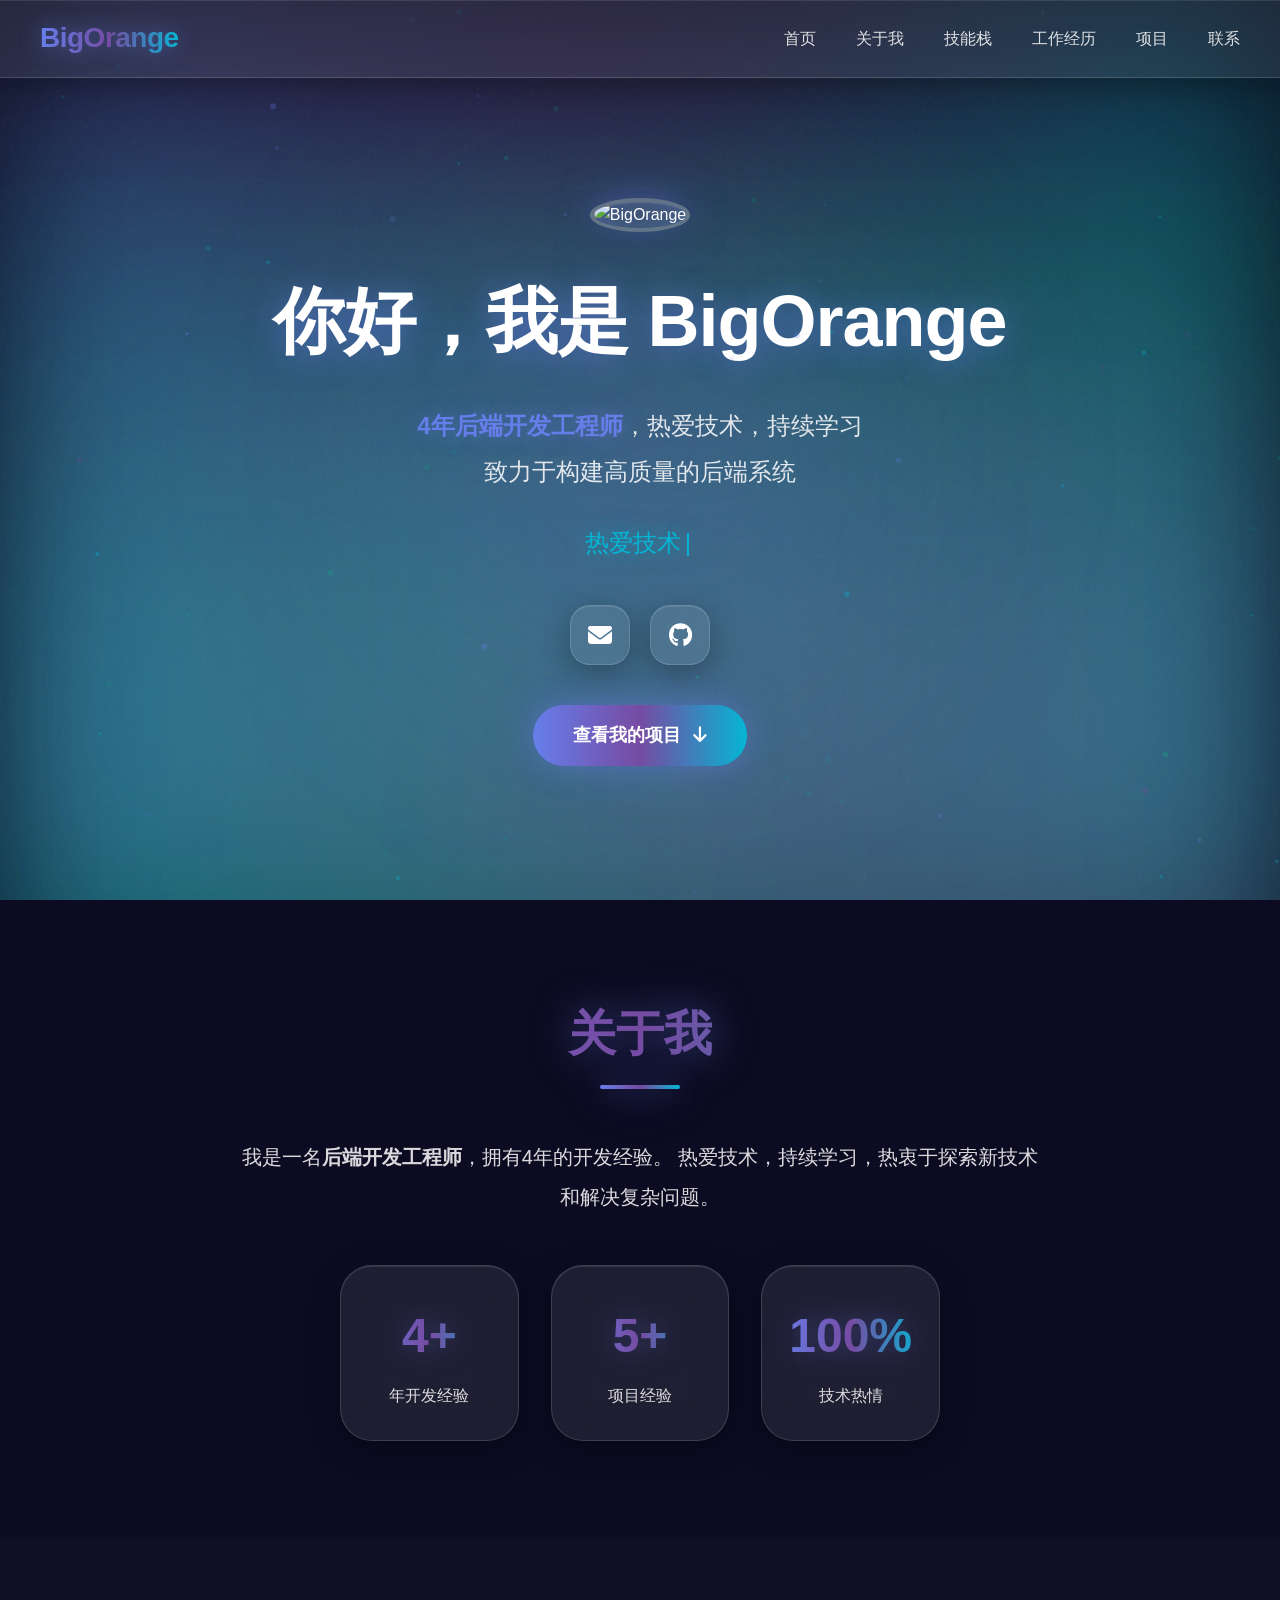
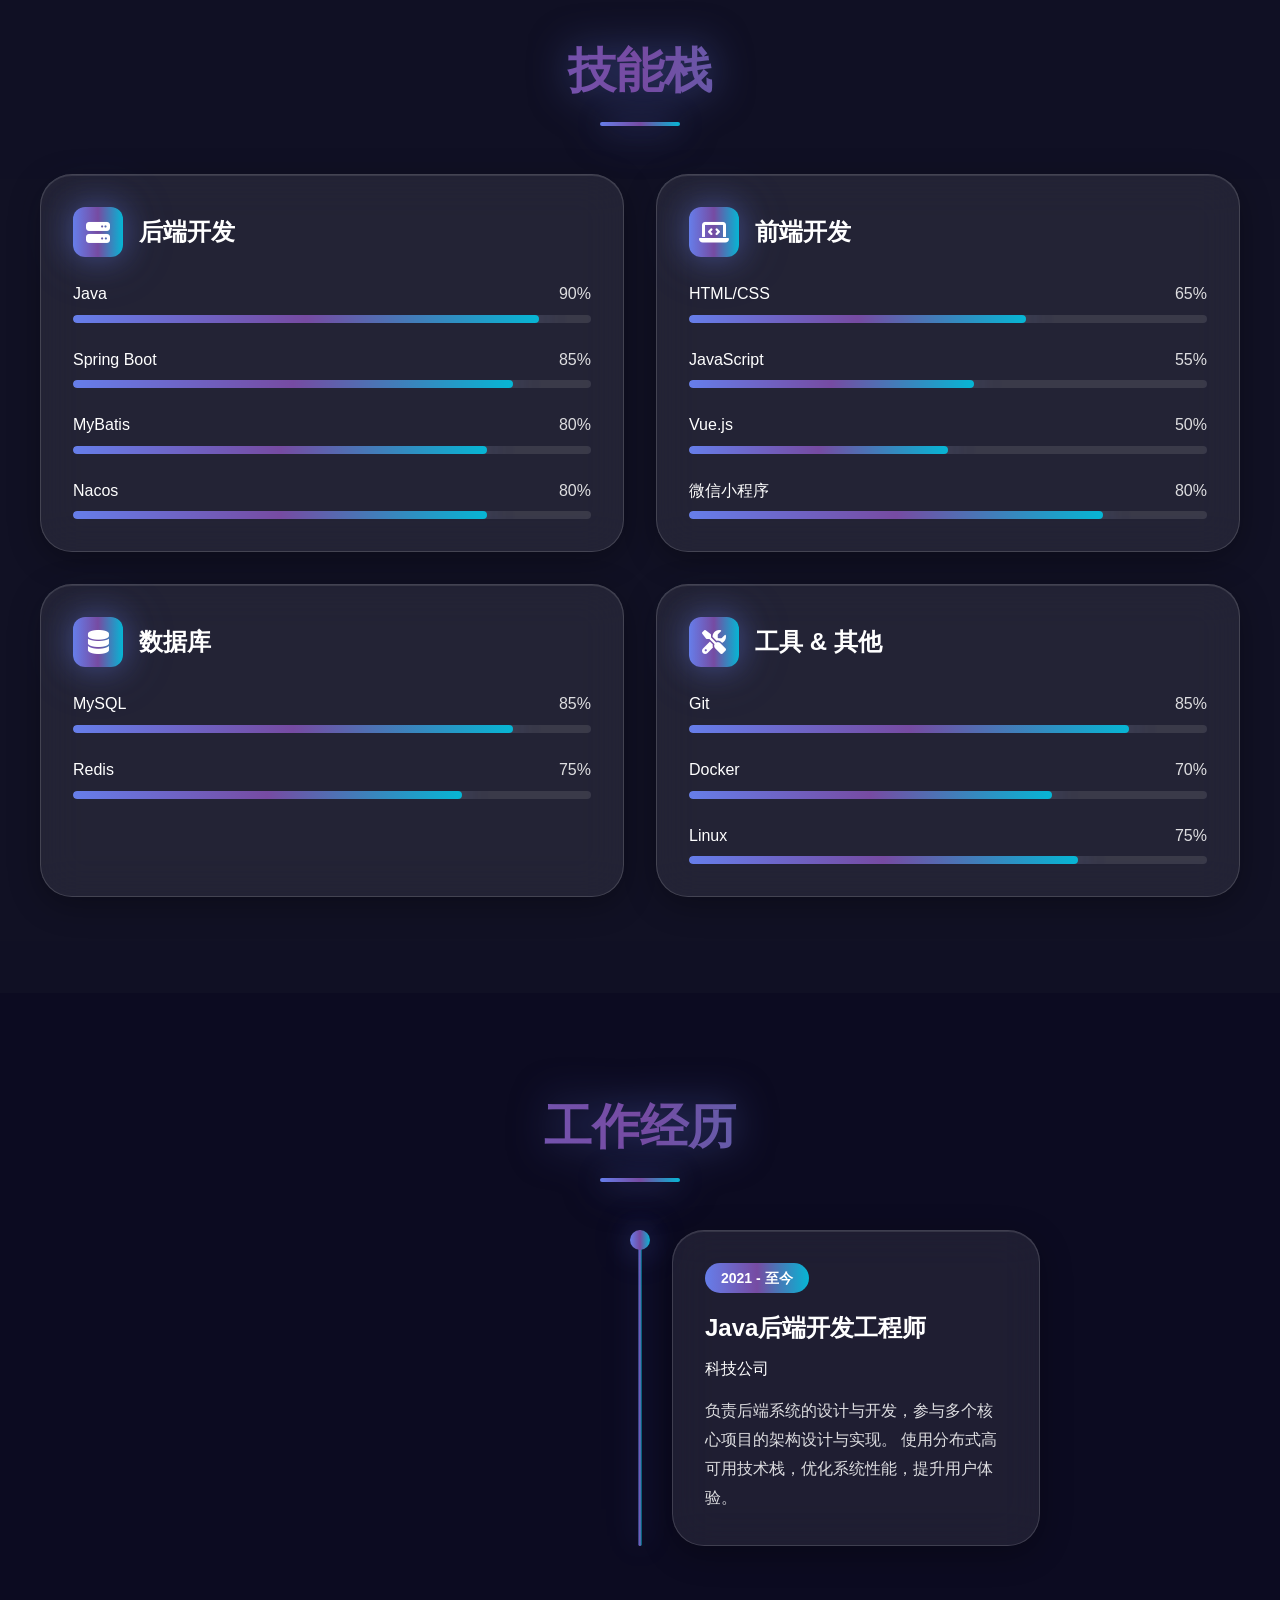
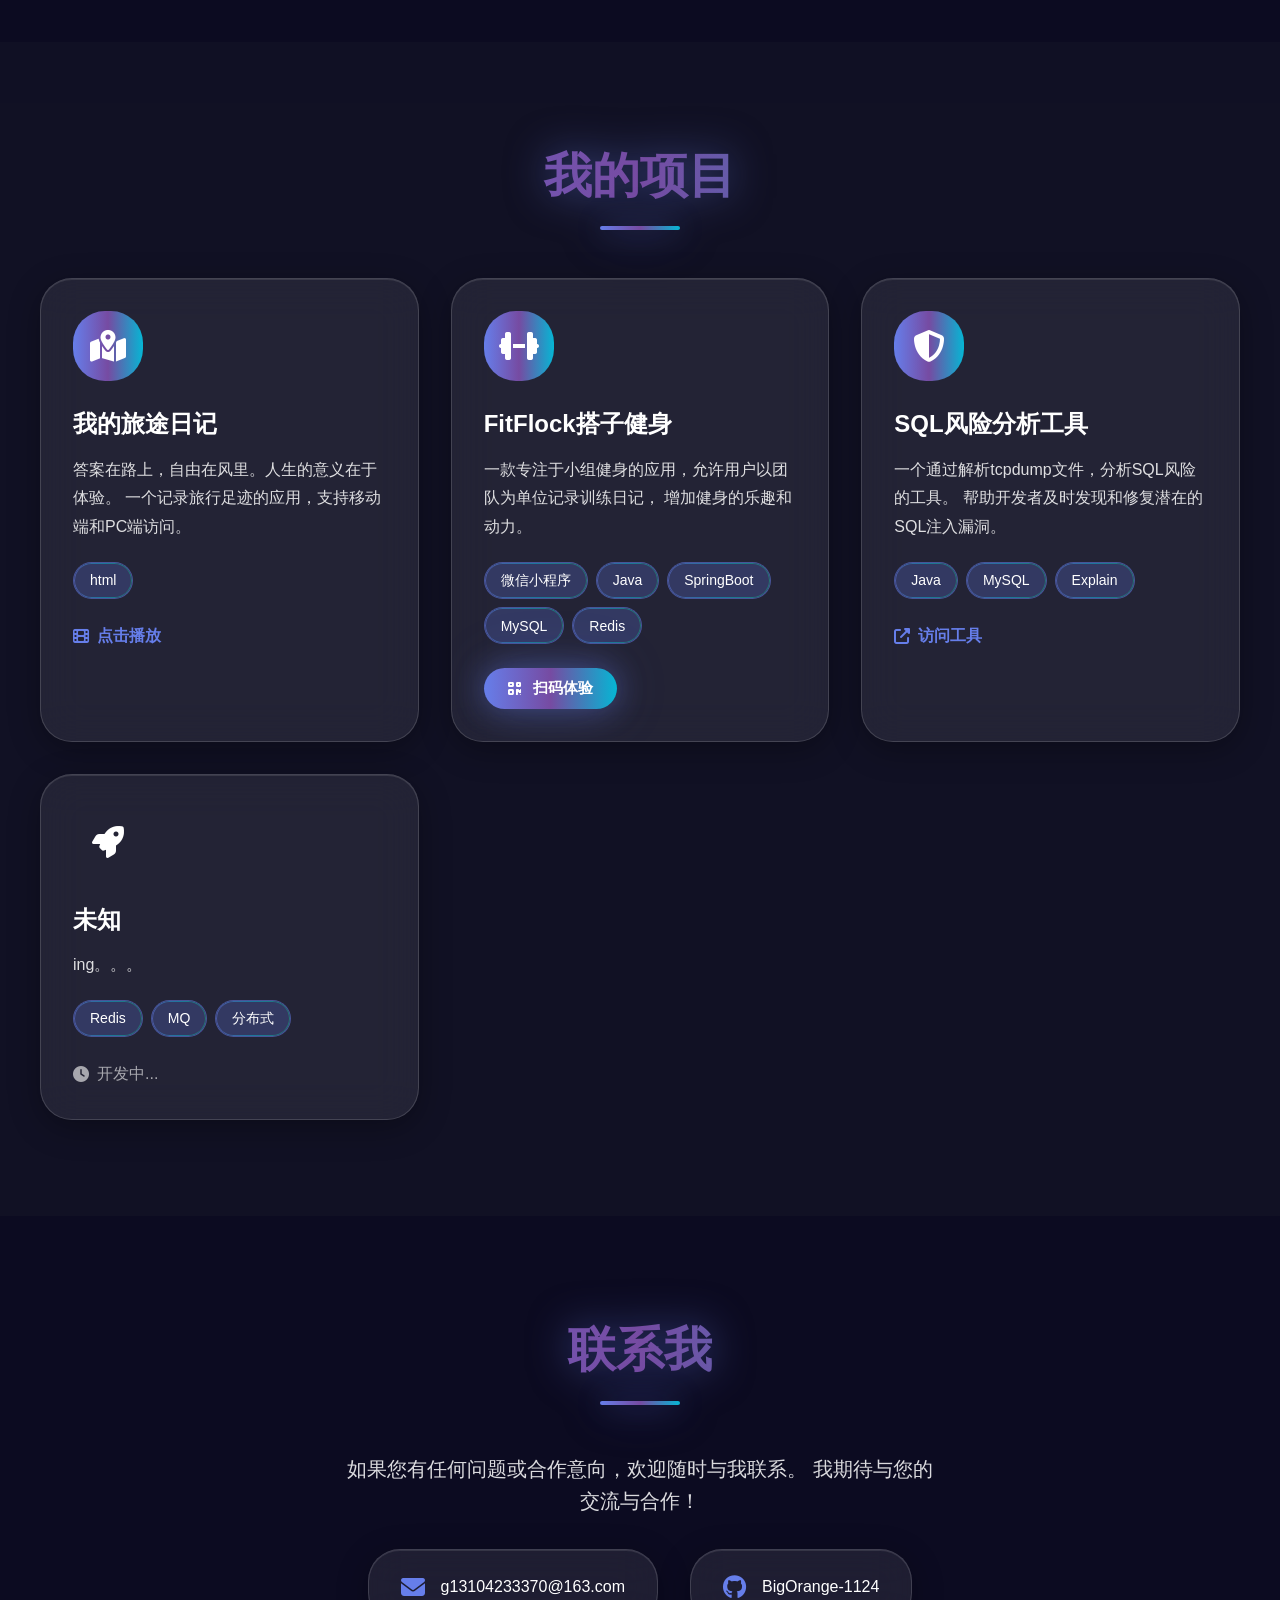
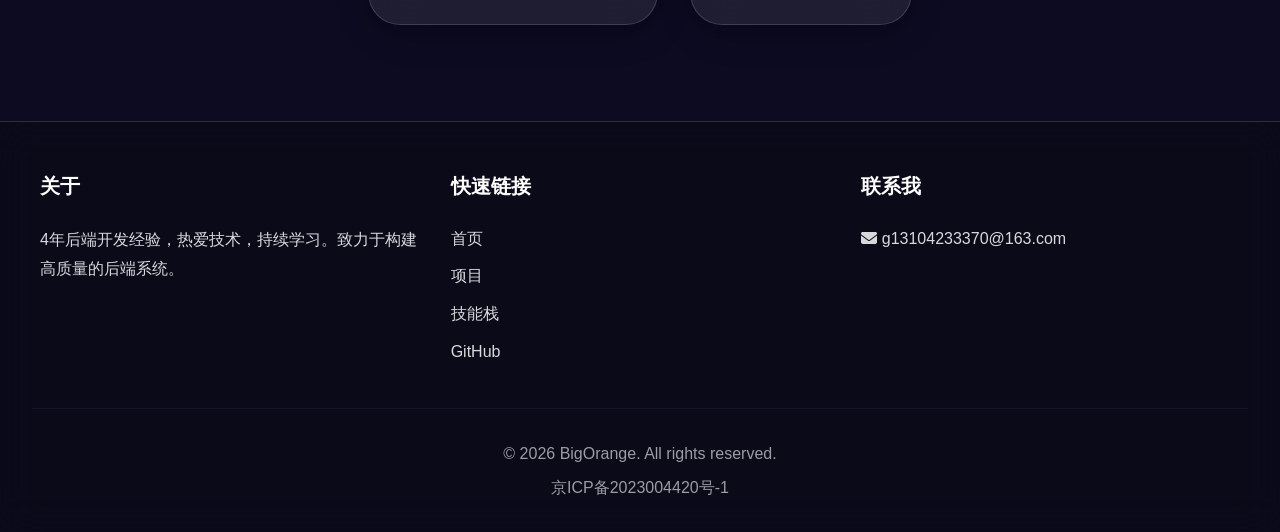
==== commit b41dabca: "fix: 修复手机端横向滚动和优化样式 - 修复移动端可左右滑动问题，限制背景层和Canvas宽度 - 优化技术栈胶囊颜色对比度，使用白色文字 - 修复各级标题居中显示问题 - 为SQL风险分析工具添" ====
--- a/index.html
+++ b/index.html
@@ -79,6 +79,9 @@
 
         html {
             scroll-behavior: smooth;
+            overflow-x: hidden;
+            width: 100%;
+            max-width: 100%;
         }
 
         body {
@@ -88,7 +91,10 @@
             background: #0a0a1a;
             min-height: 100vh;
             overflow-x: hidden;
+            overflow-y: auto;
             position: relative;
+            width: 100vw;
+            max-width: 100vw;
         }
 
         /* ==================== 极光背景层 ==================== */
@@ -96,8 +102,9 @@
             position: fixed;
             top: 0;
             left: 0;
-            width: 100%;
-            height: 100%;
+            width: 100vw;
+            height: 100vh;
+            max-width: 100vw;
             z-index: 0;
             pointer-events: none;
             overflow: hidden;
@@ -105,9 +112,10 @@
 
         .aurora-layer {
             position: absolute;
-            width: 200%;
+            width: 100vw;
+            max-width: 100vw;
             height: 100%;
-            left: -50%;
+            left: 0;
             opacity: 0.4;
             filter: blur(80px);
             mix-blend-mode: screen;
@@ -147,17 +155,17 @@
 
         @keyframes auroraFlow1 {
             0%, 100% { transform: translateX(0); }
-            50% { transform: translateX(25%); }
+            50% { transform: translateX(10vw); }
         }
 
         @keyframes auroraFlow2 {
             0%, 100% { transform: translateX(0) scaleY(1); }
-            50% { transform: translateX(-20%) scaleY(1.2); }
+            50% { transform: translateX(-10vw) scaleY(1.2); }
         }
 
         @keyframes auroraFlow3 {
             0%, 100% { transform: translateX(0) skewX(0deg); }
-            50% { transform: translateX(15%) skewX(3deg); }
+            50% { transform: translateX(8vw) skewX(3deg); }
         }
 
         /* 极光噪点层 - 防止banding */
@@ -178,8 +186,9 @@
             position: fixed;
             top: 0;
             left: 0;
-            width: 100%;
-            height: 100%;
+            width: 100vw;
+            height: 100vh;
+            max-width: 100vw;
             z-index: 2;
             pointer-events: none;
             opacity: 0.6;
@@ -607,15 +616,13 @@
             font-size: clamp(2rem, 5vw, 3rem);
             font-weight: 800;
             text-align: center;
-            margin-bottom: 4rem;
+            margin: 0 auto 4rem auto;
             background: var(--gradient-aurora-1);
             -webkit-background-clip: text;
             -webkit-text-fill-color: transparent;
             background-clip: text;
             position: relative;
-            display: inline-block;
-            left: 50%;
-            transform: translateX(-50%);
+            display: block;
             filter: drop-shadow(0 0 20px rgba(102, 126, 234, 0.5));
         }
 
@@ -1014,9 +1021,9 @@
 
         .tech-tag {
             padding: 0.4rem 1rem;
-            background: rgba(102, 126, 234, 0.12);
-            color: var(--aurora-primary);
-            border: 1px solid rgba(102, 126, 234, 0.25);
+            background: rgba(102, 126, 234, 0.25);
+            color: #ffffff;
+            border: 1px solid rgba(102, 126, 234, 0.4);
             border-radius: var(--radius-full);
             font-size: 0.875rem;
             font-weight: 500;
@@ -1043,15 +1050,12 @@
         }
 
         .tech-tag:hover {
-            background: linear-gradient(90deg,
-                rgba(102, 126, 234, 0.2),
-                rgba(6, 182, 212, 0.2));
-            color: var(--text-primary);
+            background: rgba(102, 126, 234, 0.4);
+            border-color: rgba(102, 126, 234, 0.6);
+            transform: translateY(-2px);
             box-shadow:
-                0 0 15px rgba(102, 126, 234, 0.5),
-                0 0 30px rgba(6, 182, 212, 0.3),
-                inset 0 0 15px rgba(102, 126, 234, 0.1);
-            transform: translateY(-2px);
+                0 0 15px rgba(102, 126, 234, 0.4),
+                0 0 30px rgba(6, 182, 212, 0.2);
         }
 
         .tech-tag:hover::before {
@@ -1947,6 +1951,7 @@
                 </p>
                 <div class="tech-tags">
                     <span class="tech-tag">Java</span>
+                    <span class="tech-tag">MySQL</span>
                     <span class="tech-tag">Explain</span>
                 </div>
                 <div style="margin-top: 1.5rem;">
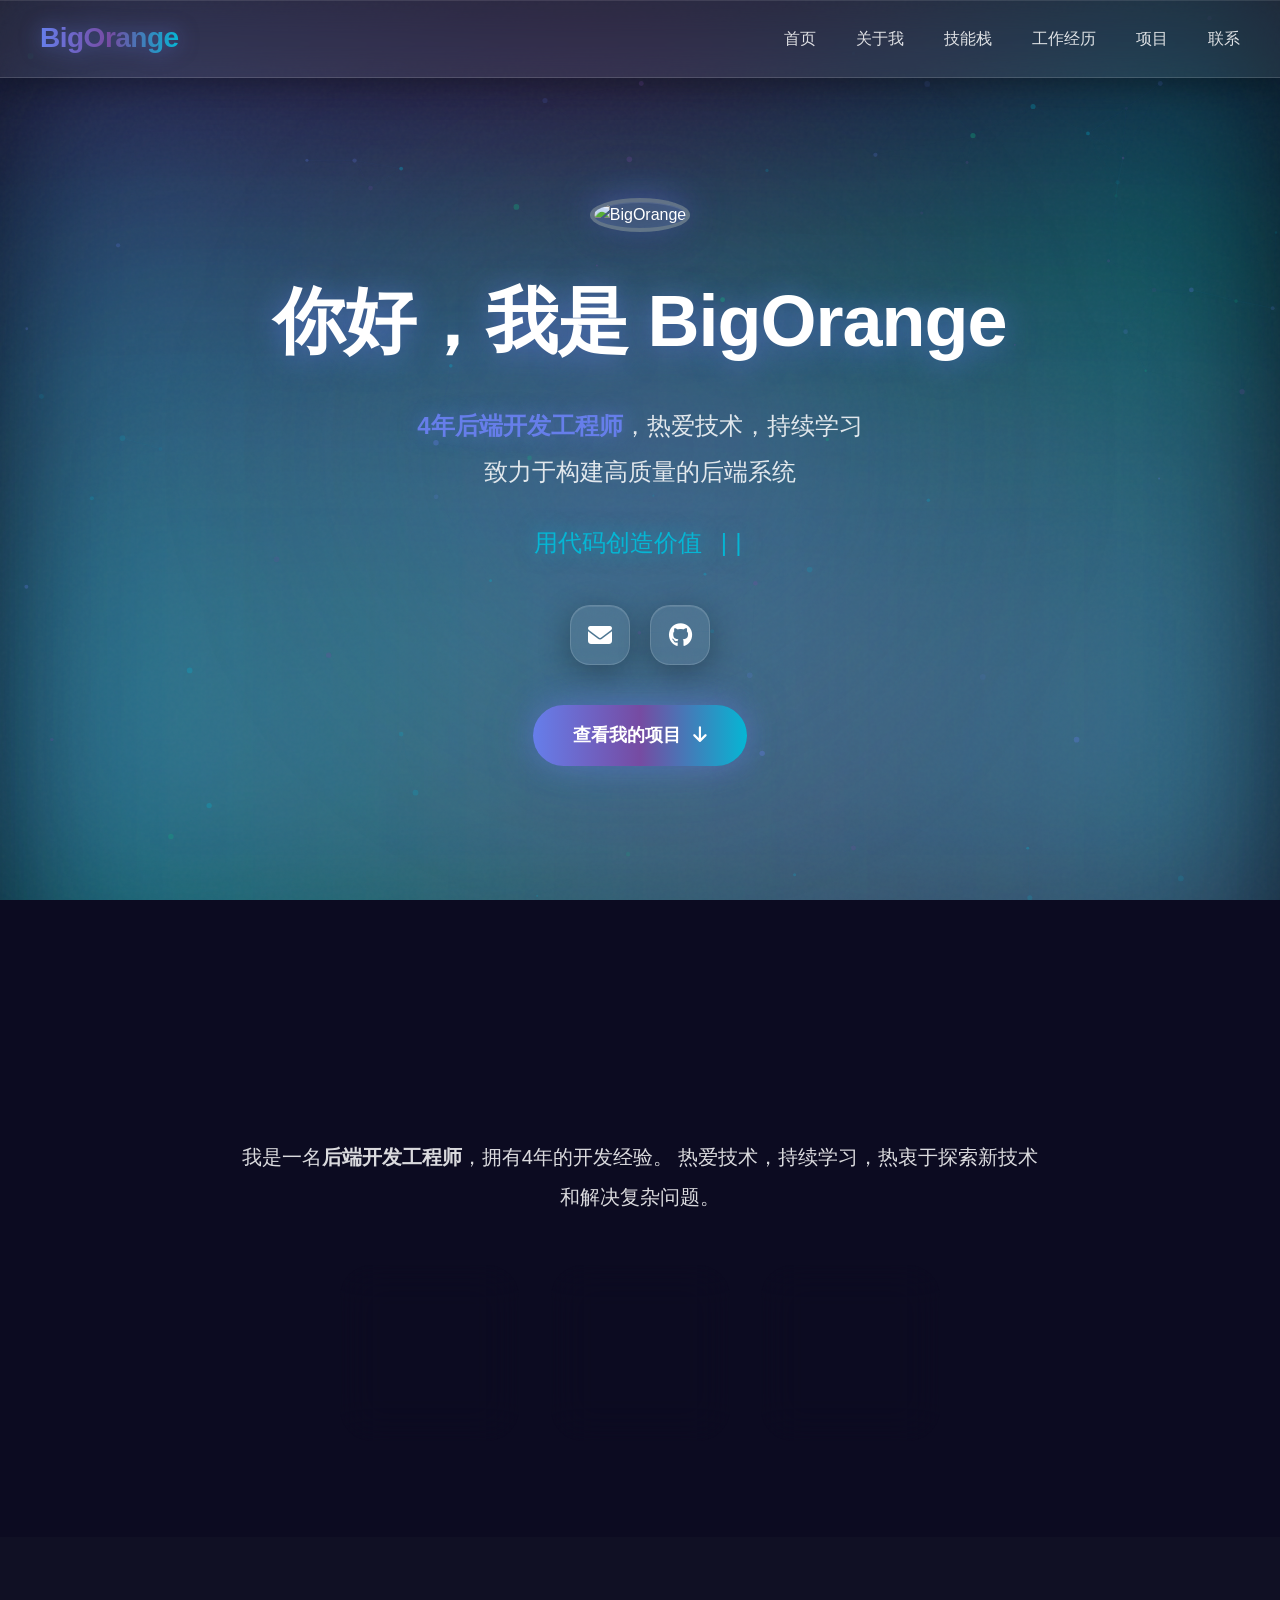
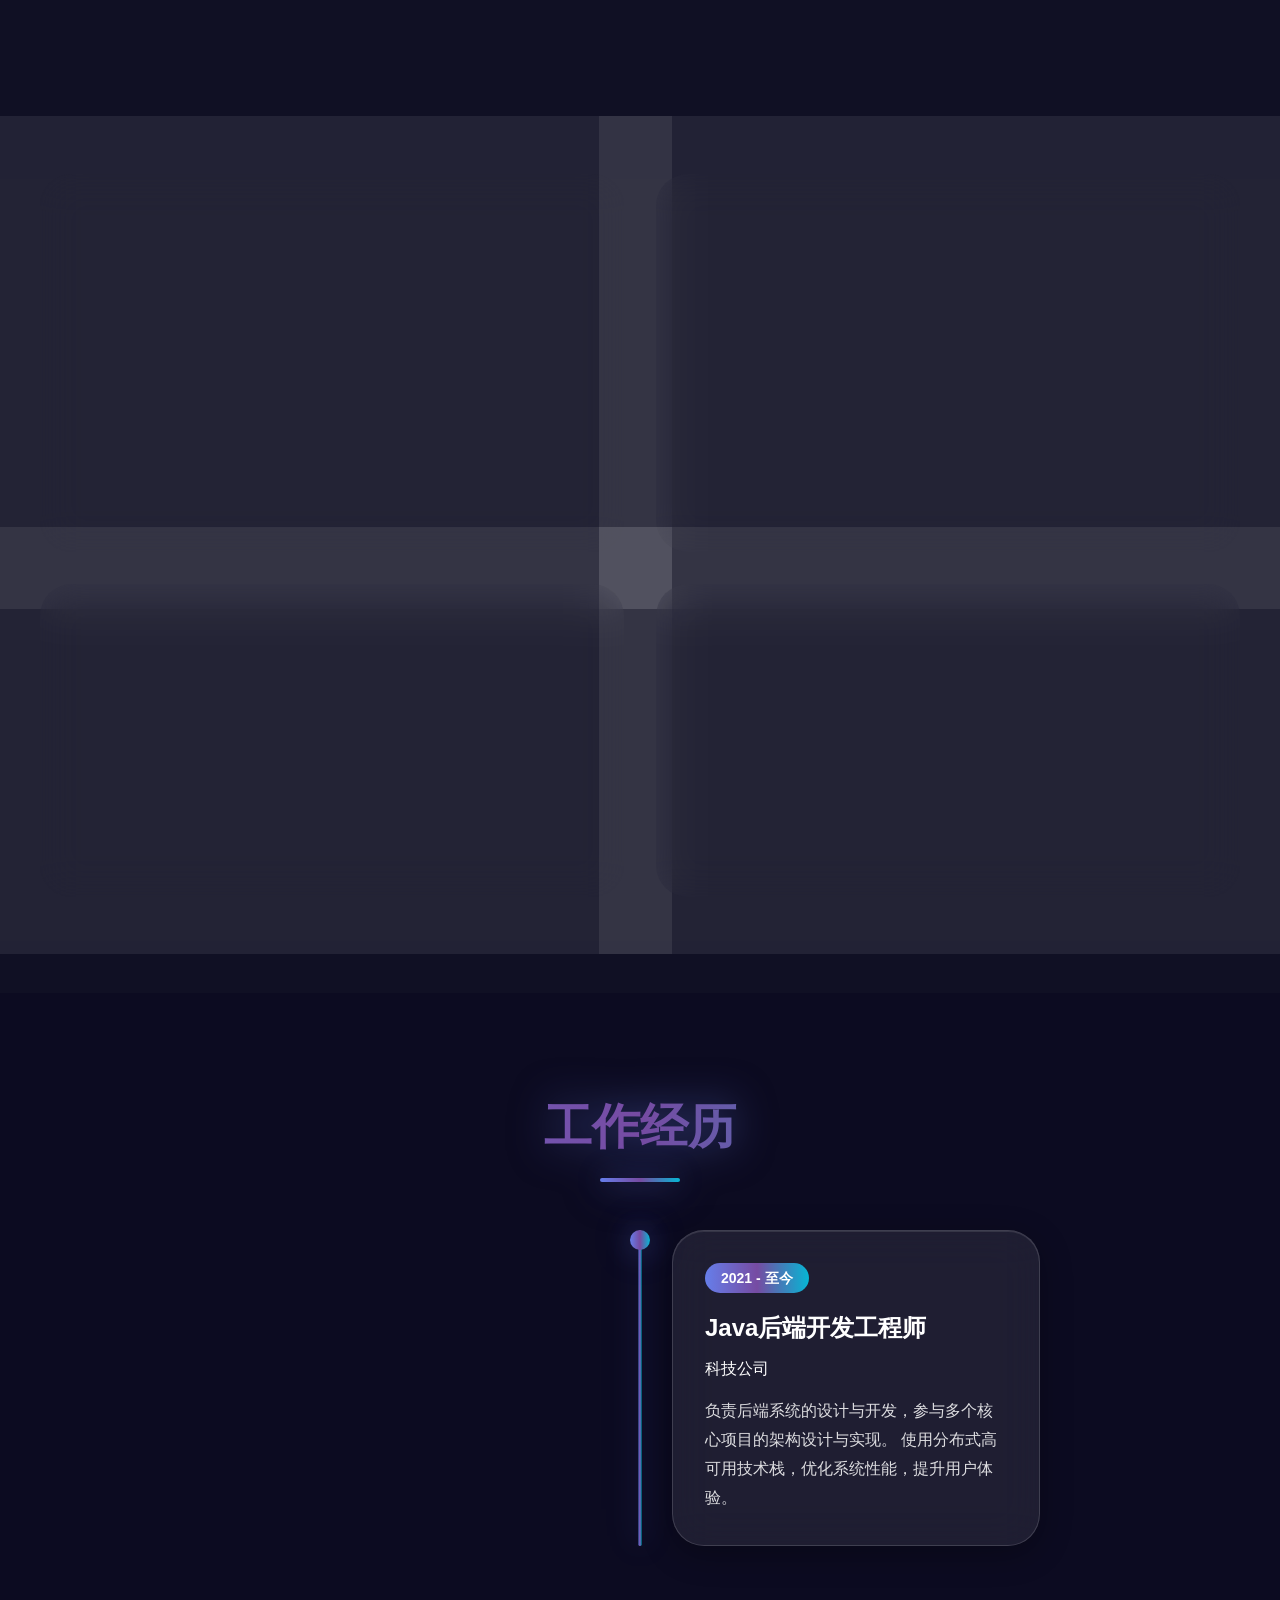
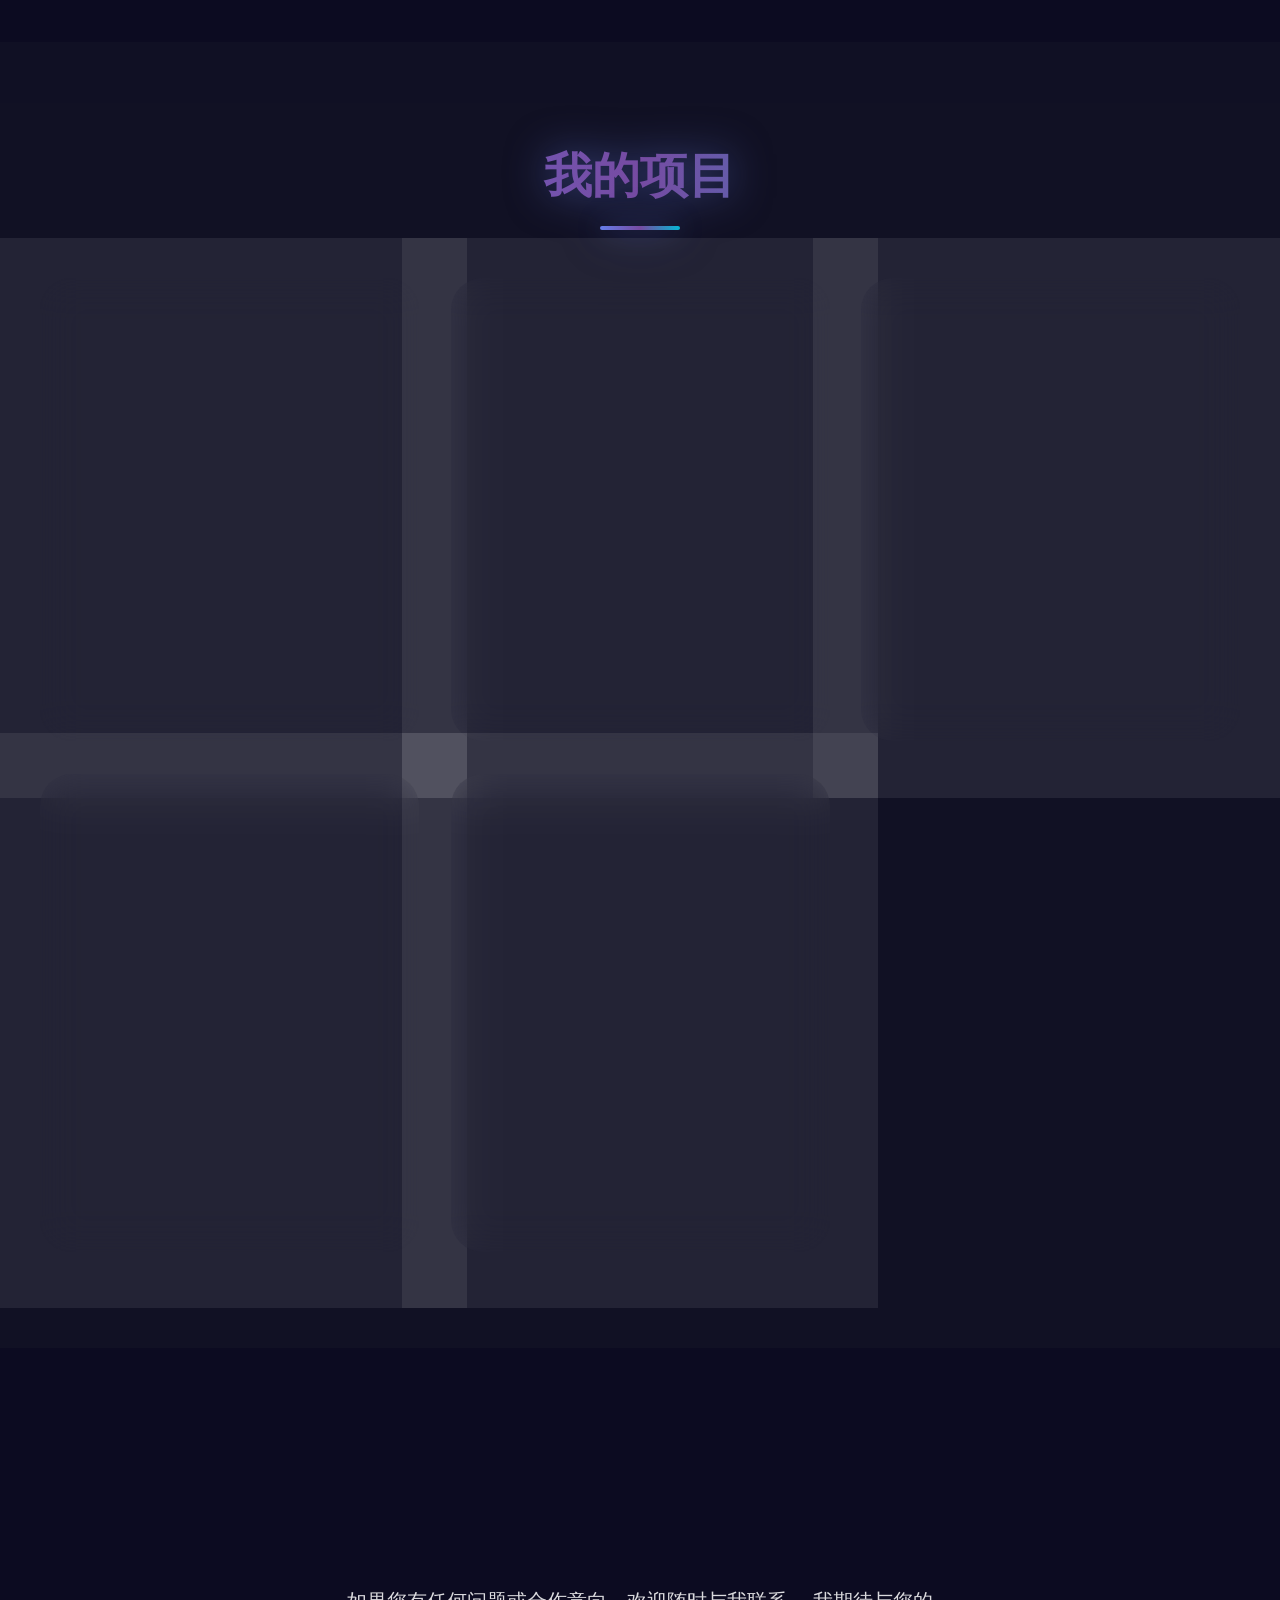
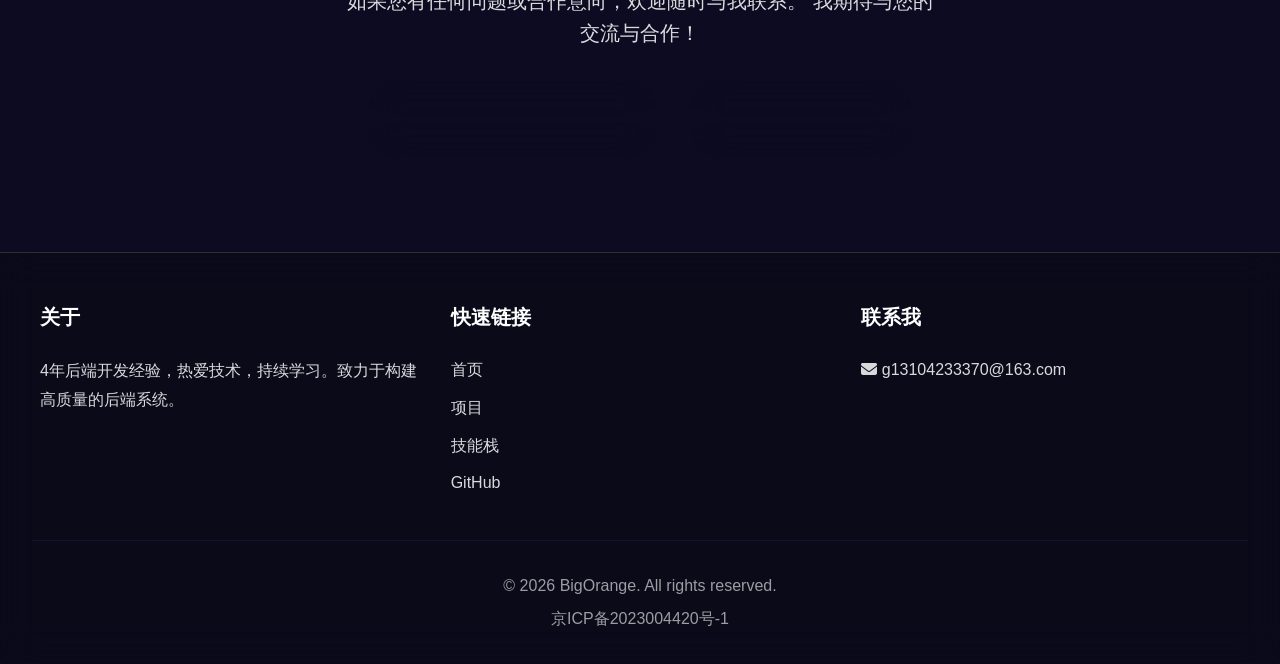
==== commit 4227b2f8: "新增Prompt专家工具、CCEmail助手" ====
--- a/index.html
+++ b/index.html
@@ -1961,7 +1961,51 @@
                 </div>
             </div>
 
-            <!-- 项目4: 模拟秒杀网站（未来计划） -->
+            <!-- 项目4: Prompt专家 -->
+            <div class="project-card fade-in">
+                <div class="project-icon">
+                    <i class="fa fa-battery-full"></i>
+                </div>
+                <h3 class="project-title">Prompt Expert</h3>
+                <p class="project-description">
+                    Prompt专家是一款由 AI 驱动的专业提示词优化工具。它帮助用户使用先进的 AI 模型将简单的提示词转化为结构化、高质量的提示词。
+                </p>
+                <div class="tech-tags">
+                    <span class="tech-tag">Java</span>
+                    <span class="tech-tag">Spring Boot</span>
+                    <span class="tech-tag">Spring AI</span>
+                    <span class="tech-tag">Vue</span>
+                    <span class="tech-tag">TypeScript</span>
+                    <span class="tech-tag">Tailwind</span>
+                </div>
+                <div style="margin-top: 1.5rem;">
+                    <a href="https://guohaolong.top/prompt" class="project-link">
+                        <i class="fas fa-external-link-alt"></i> 访问工具
+                    </a>
+                </div>
+            </div>
+
+            <!-- 项目5: Claude Code Hooks Email -->
+            <div class="project-card fade-in">
+                <div class="project-icon">
+                    <i class="fa fa-assistive-listening-systems"></i>
+                </div>
+                <h3 class="project-title">CC Email</h3>
+                <p class="project-description">
+                    CC Email是基于ClaudeCode Hooks配置实现邮件通知。当特定事件发生时，系统会自动提取会话上下文，并通过邮箱发送格式化的通知邮件。
+                </p>
+                <div class="tech-tags">
+                    <span class="tech-tag">Claude Code Hooks</span>
+                    <span class="tech-tag">Python</span>
+                </div>
+                <div style="margin-top: 1.5rem;">
+                    <a href="https://guohaolong.top/CCHooksEmail" class="project-link">
+                        <i class="fas fa-external-link-alt"></i> 访问工具
+                    </a>
+                </div>
+            </div>
+
+            <!-- 项目5: 模拟秒杀网站（未来计划）
             <div class="project-card fade-in" style="opacity: 0.7;">
                 <div class="project-icon" style="background: var(--bg-mid);">
                     <i class="fas fa-rocket"></i>
@@ -1980,7 +2024,7 @@
                         <i class="fas fa-clock"></i> 开发中...
                     </span>
                 </div>
-            </div>
+            </div> -->
         </div>
     </section>
 
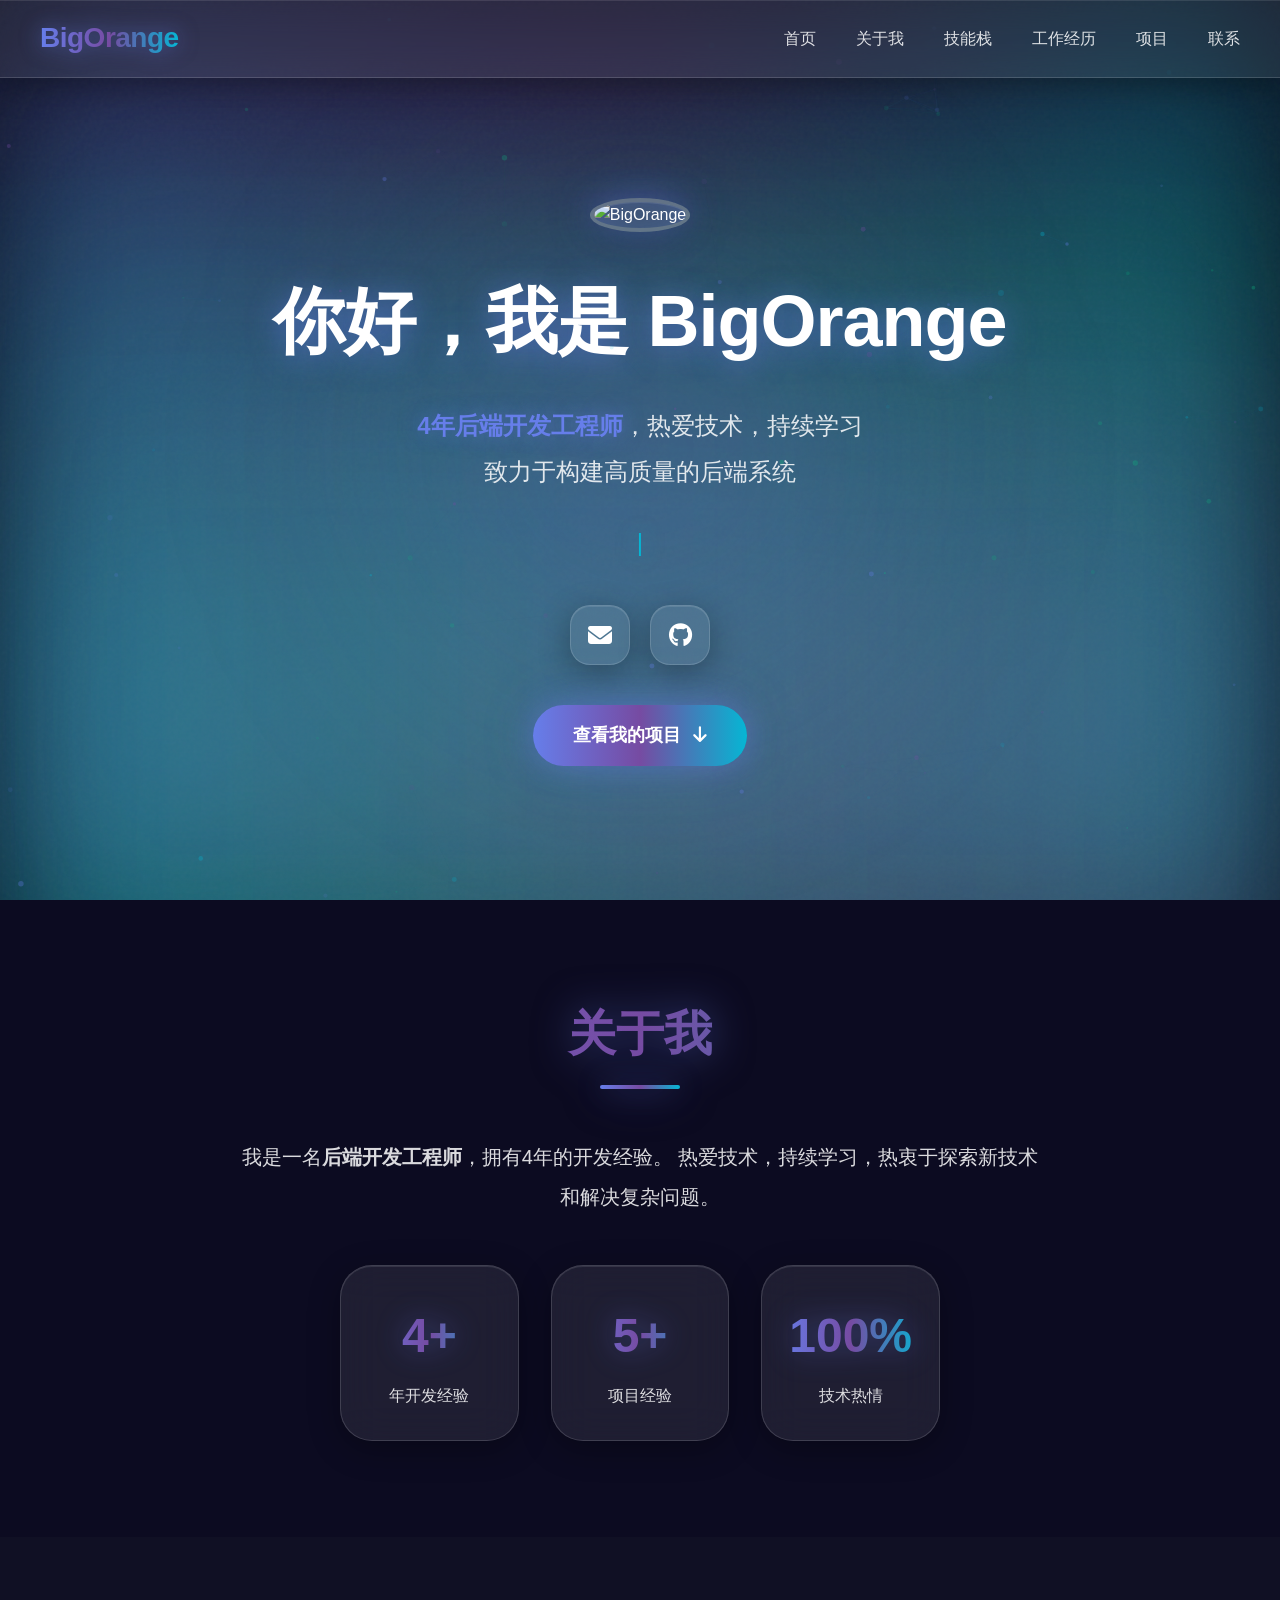
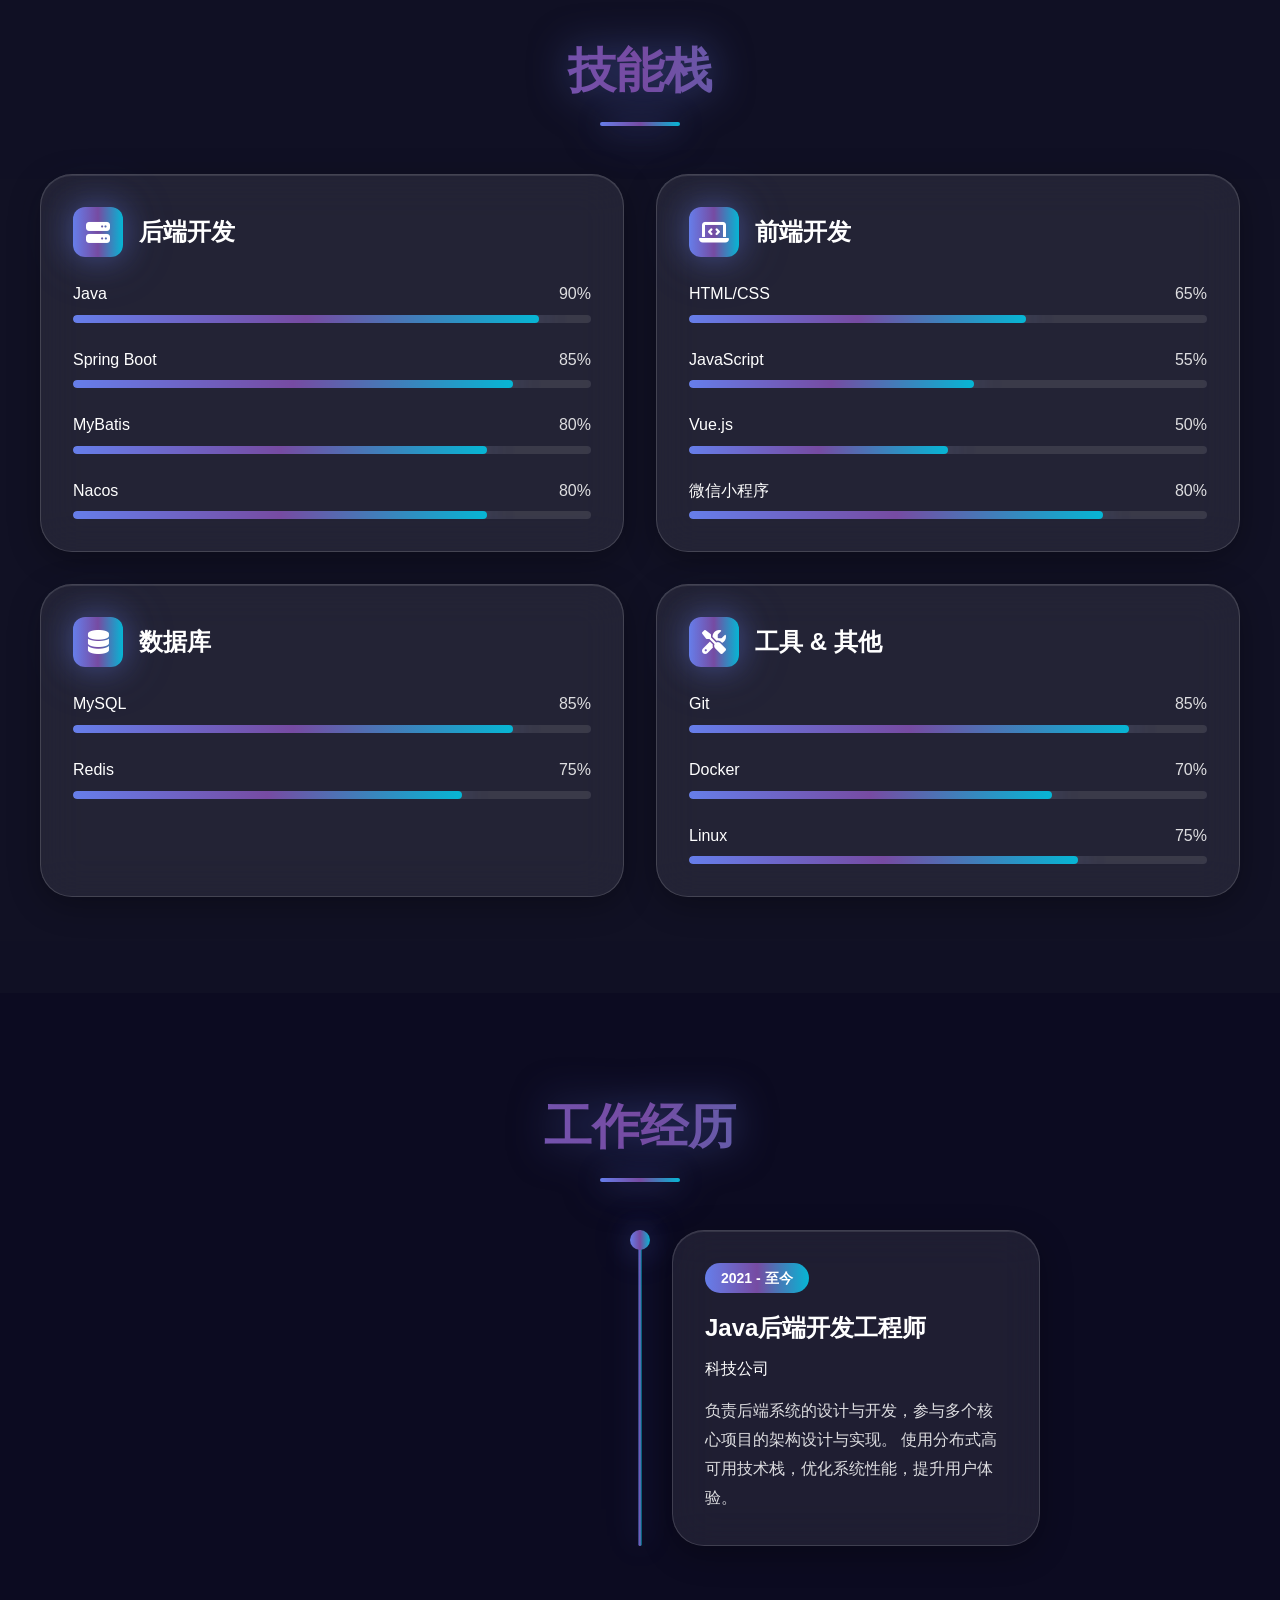
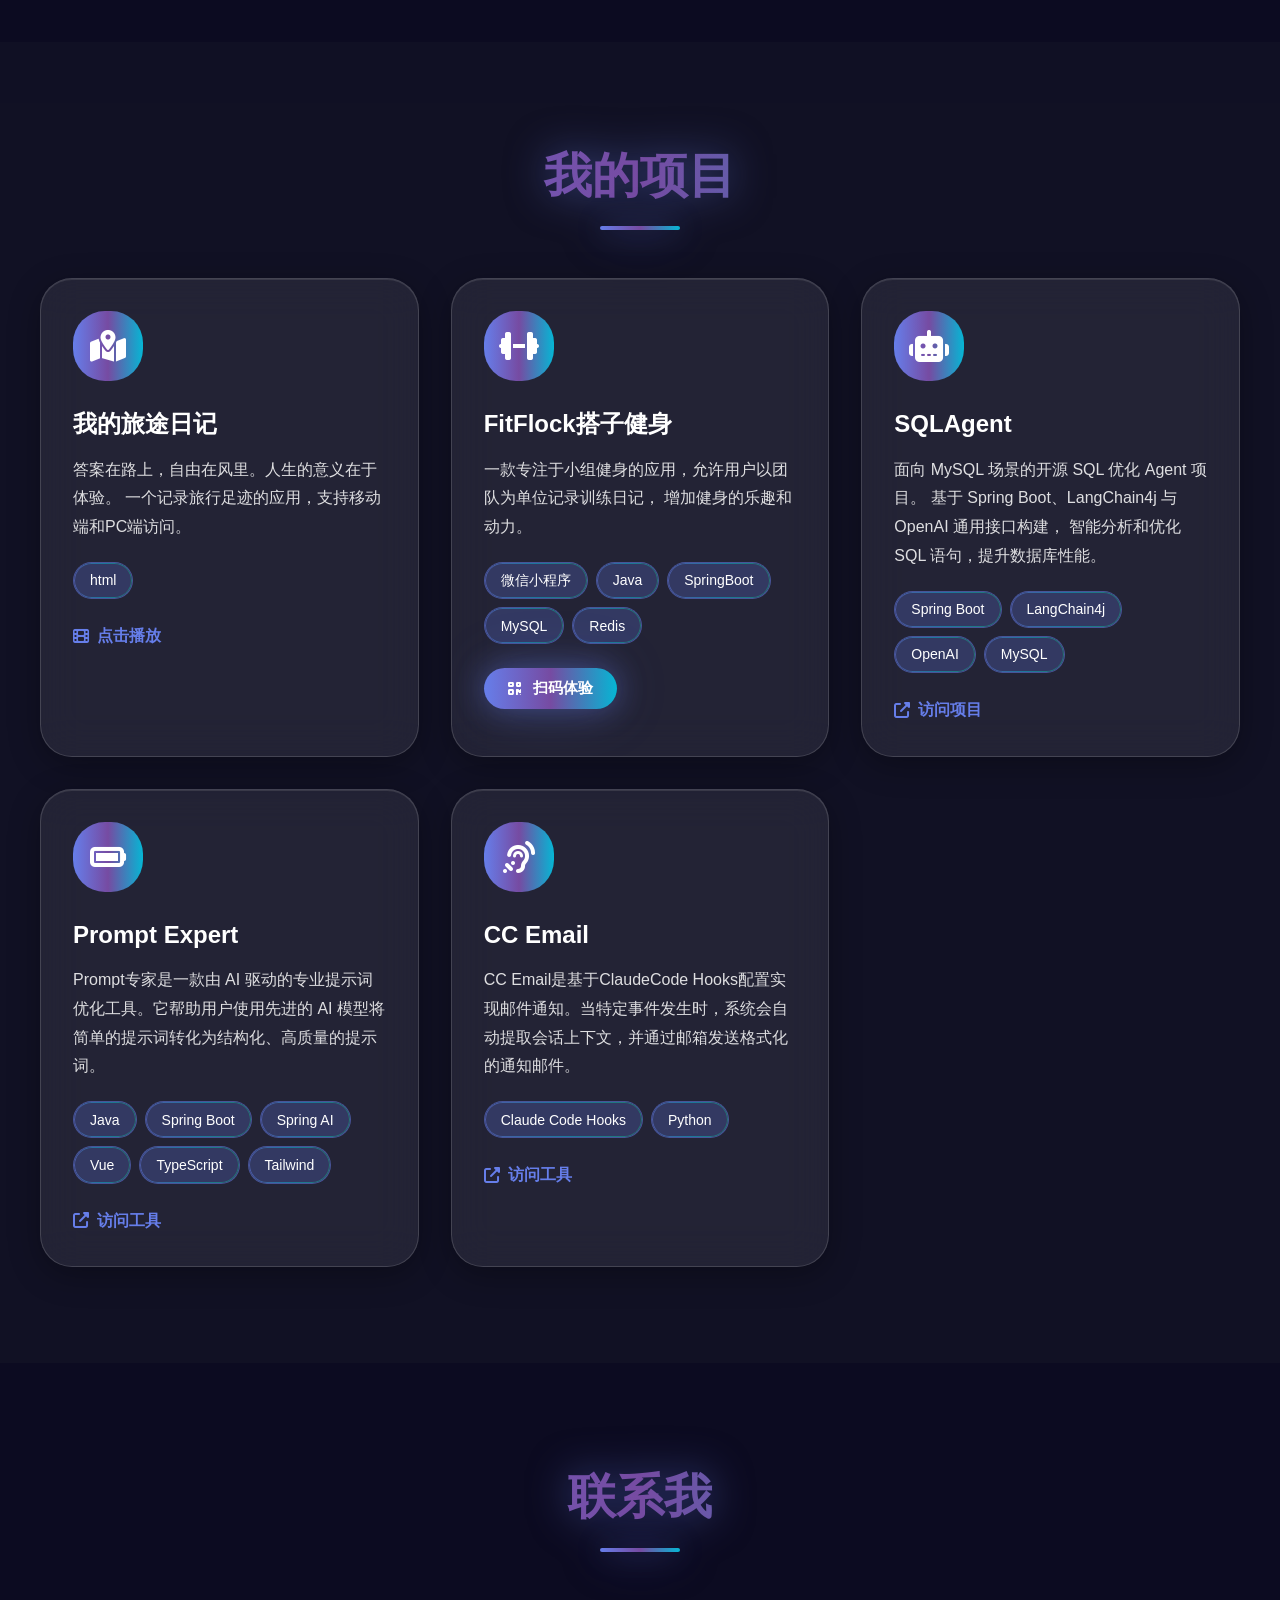
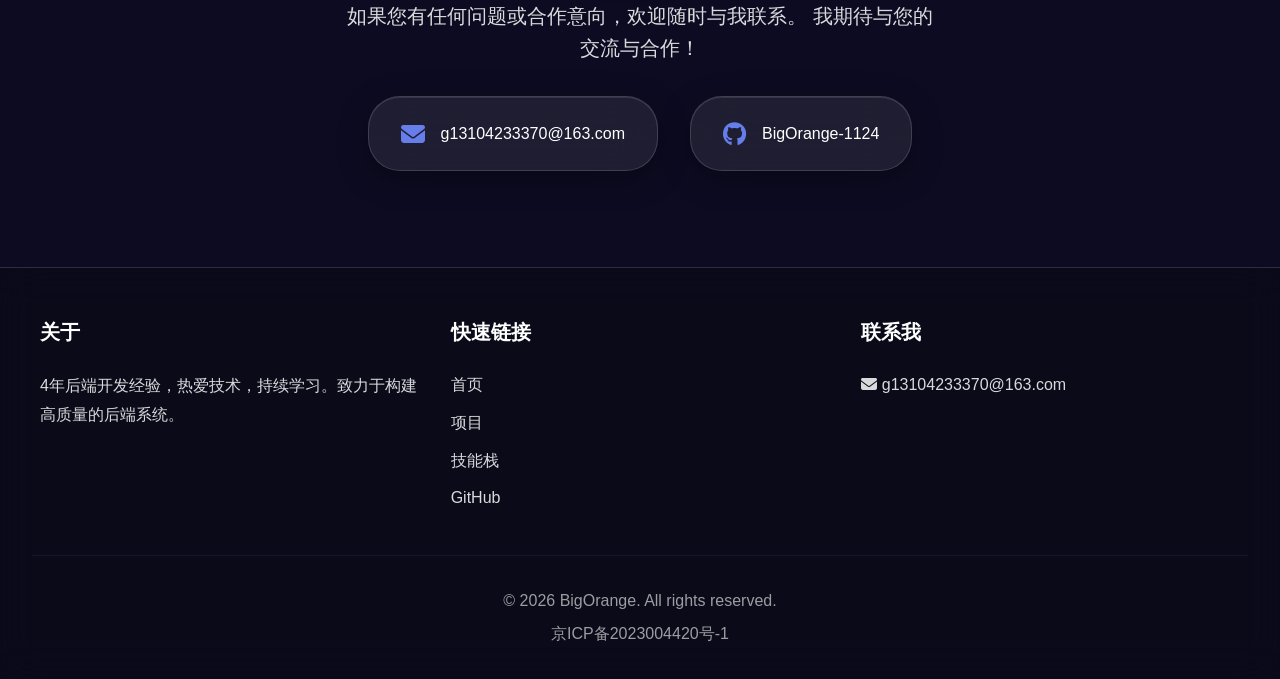
==== commit 39b27d94: "更新主页，新增SQLAgent" ====
--- a/index.html
+++ b/index.html
@@ -1939,24 +1939,26 @@
                 </div>
             </div>
 
-            <!-- 项目3: SQL风险分析工具 -->
+            <!-- 项目3: SQLAgent -->
             <div class="project-card fade-in">
                 <div class="project-icon">
-                    <i class="fas fa-shield-alt"></i>
-                </div>
-                <h3 class="project-title">SQL风险分析工具</h3>
+                    <i class="fas fa-robot"></i>
+                </div>
+                <h3 class="project-title">SQLAgent</h3>
                 <p class="project-description">
-                    一个通过解析tcpdump文件，分析SQL风险的工具。
-                    帮助开发者及时发现和修复潜在的SQL注入漏洞。
+                    面向 MySQL 场景的开源 SQL 优化 Agent 项目。
+                    基于 Spring Boot、LangChain4j 与 OpenAI 通用接口构建，
+                    智能分析和优化 SQL 语句，提升数据库性能。
                 </p>
                 <div class="tech-tags">
-                    <span class="tech-tag">Java</span>
+                    <span class="tech-tag">Spring Boot</span>
+                    <span class="tech-tag">LangChain4j</span>
+                    <span class="tech-tag">OpenAI</span>
                     <span class="tech-tag">MySQL</span>
-                    <span class="tech-tag">Explain</span>
                 </div>
                 <div style="margin-top: 1.5rem;">
-                    <a href="https://guohaolong.top/seal" class="project-link">
-                        <i class="fas fa-external-link-alt"></i> 访问工具
+                    <a href="https://guohaolong.top/SQLAgent" class="project-link">
+                        <i class="fas fa-external-link-alt"></i> 访问项目
                     </a>
                 </div>
             </div>
